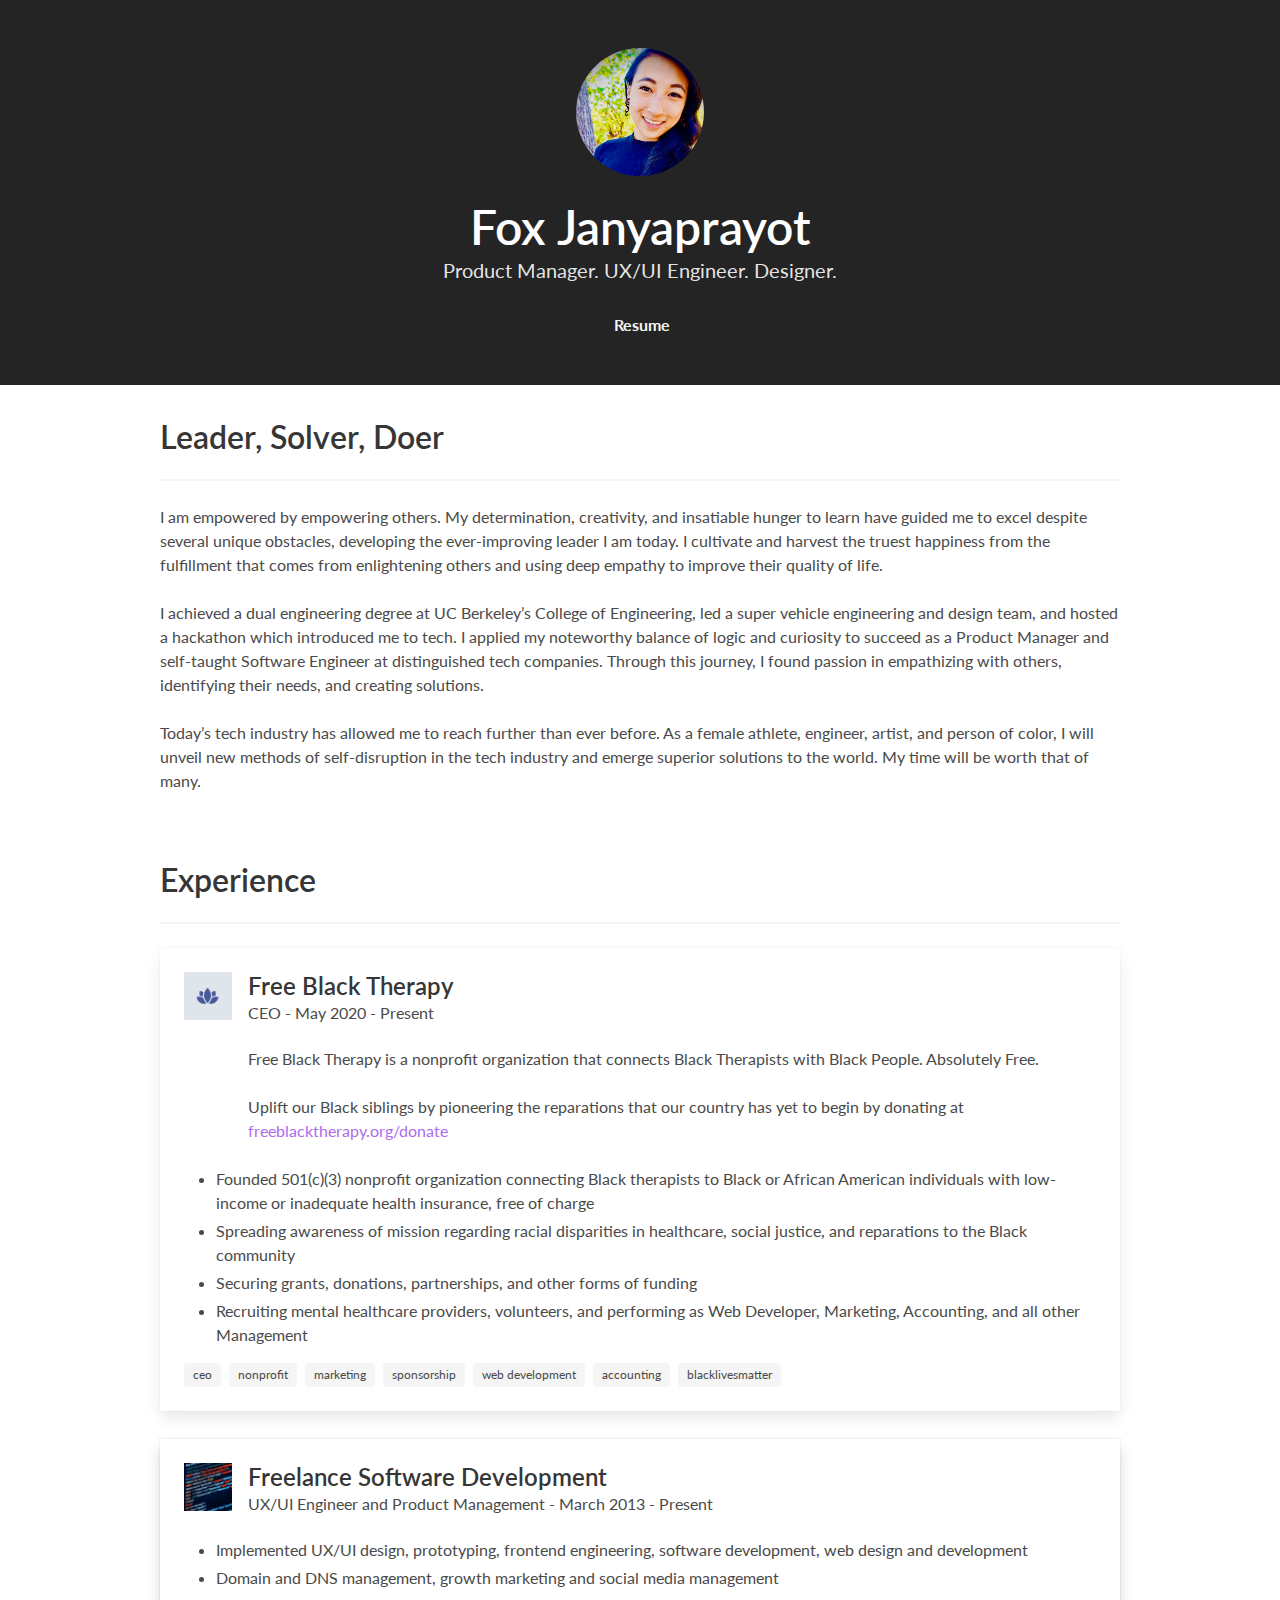
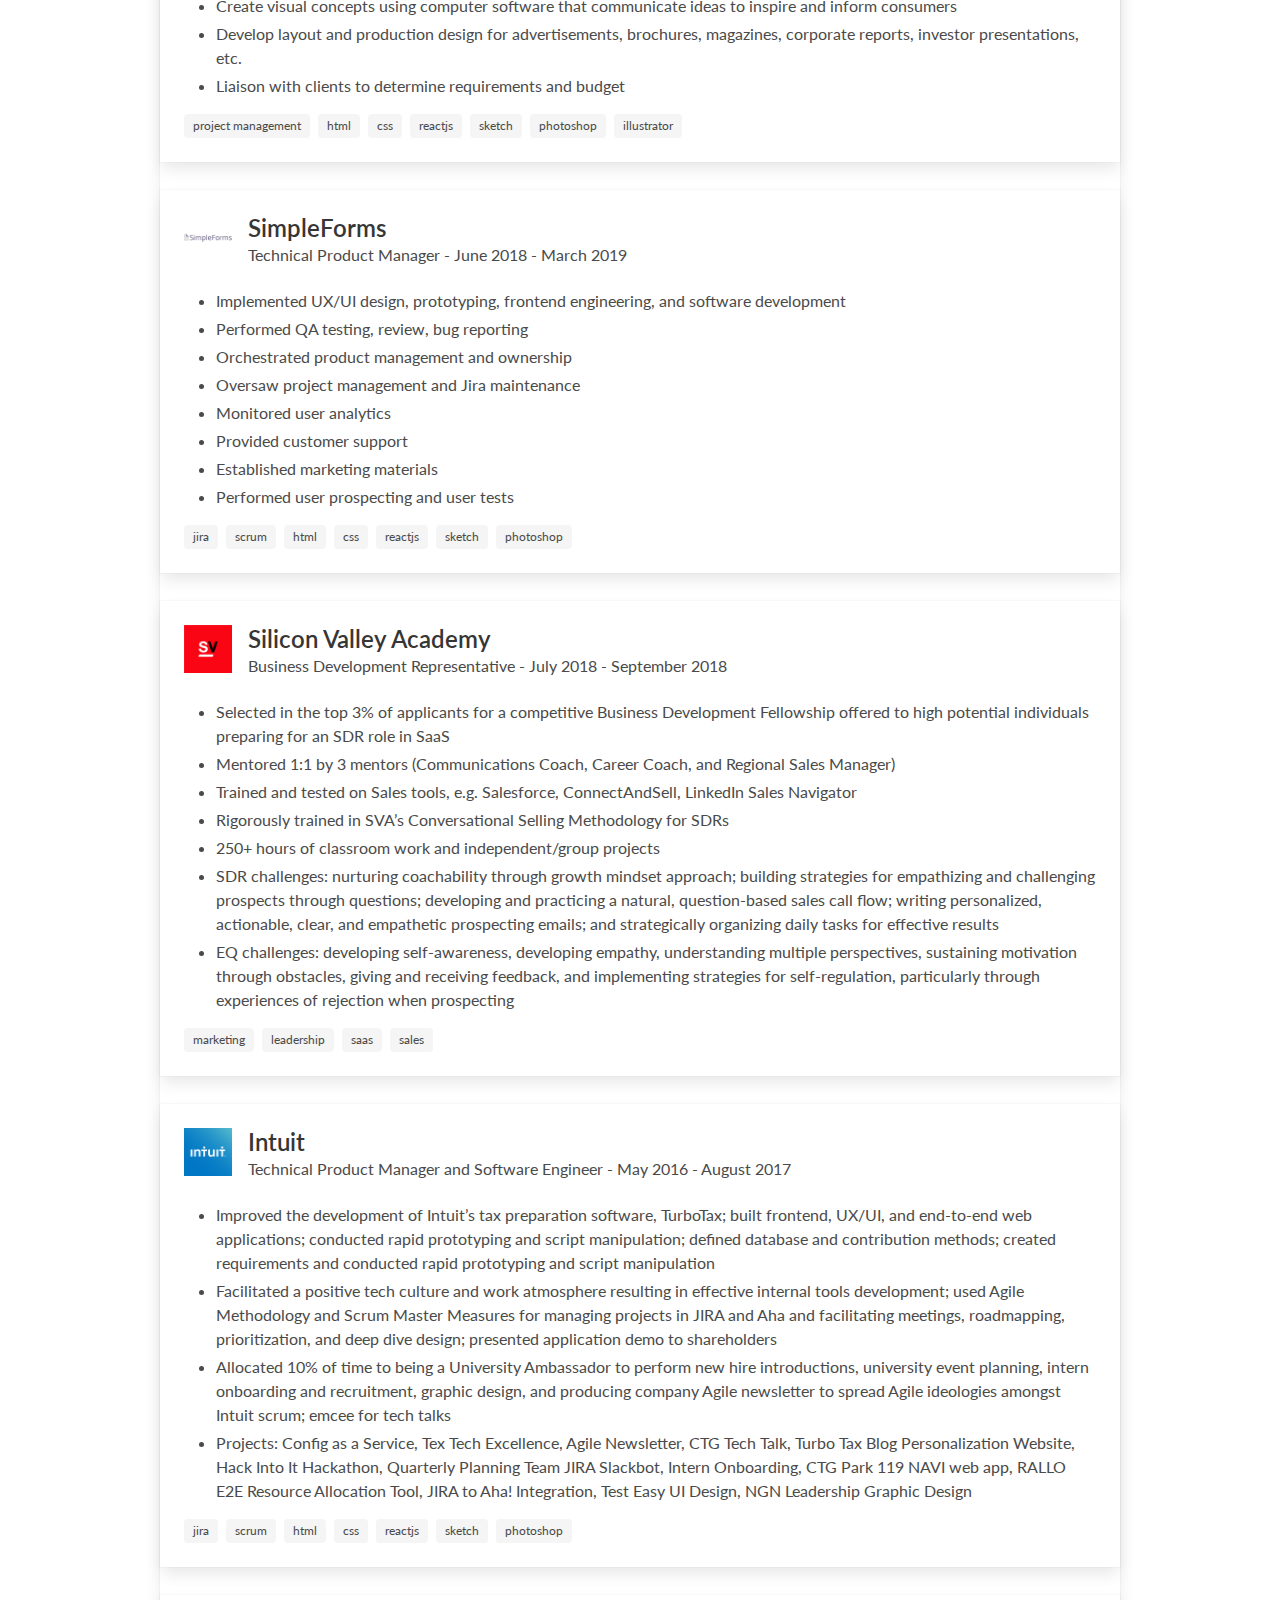
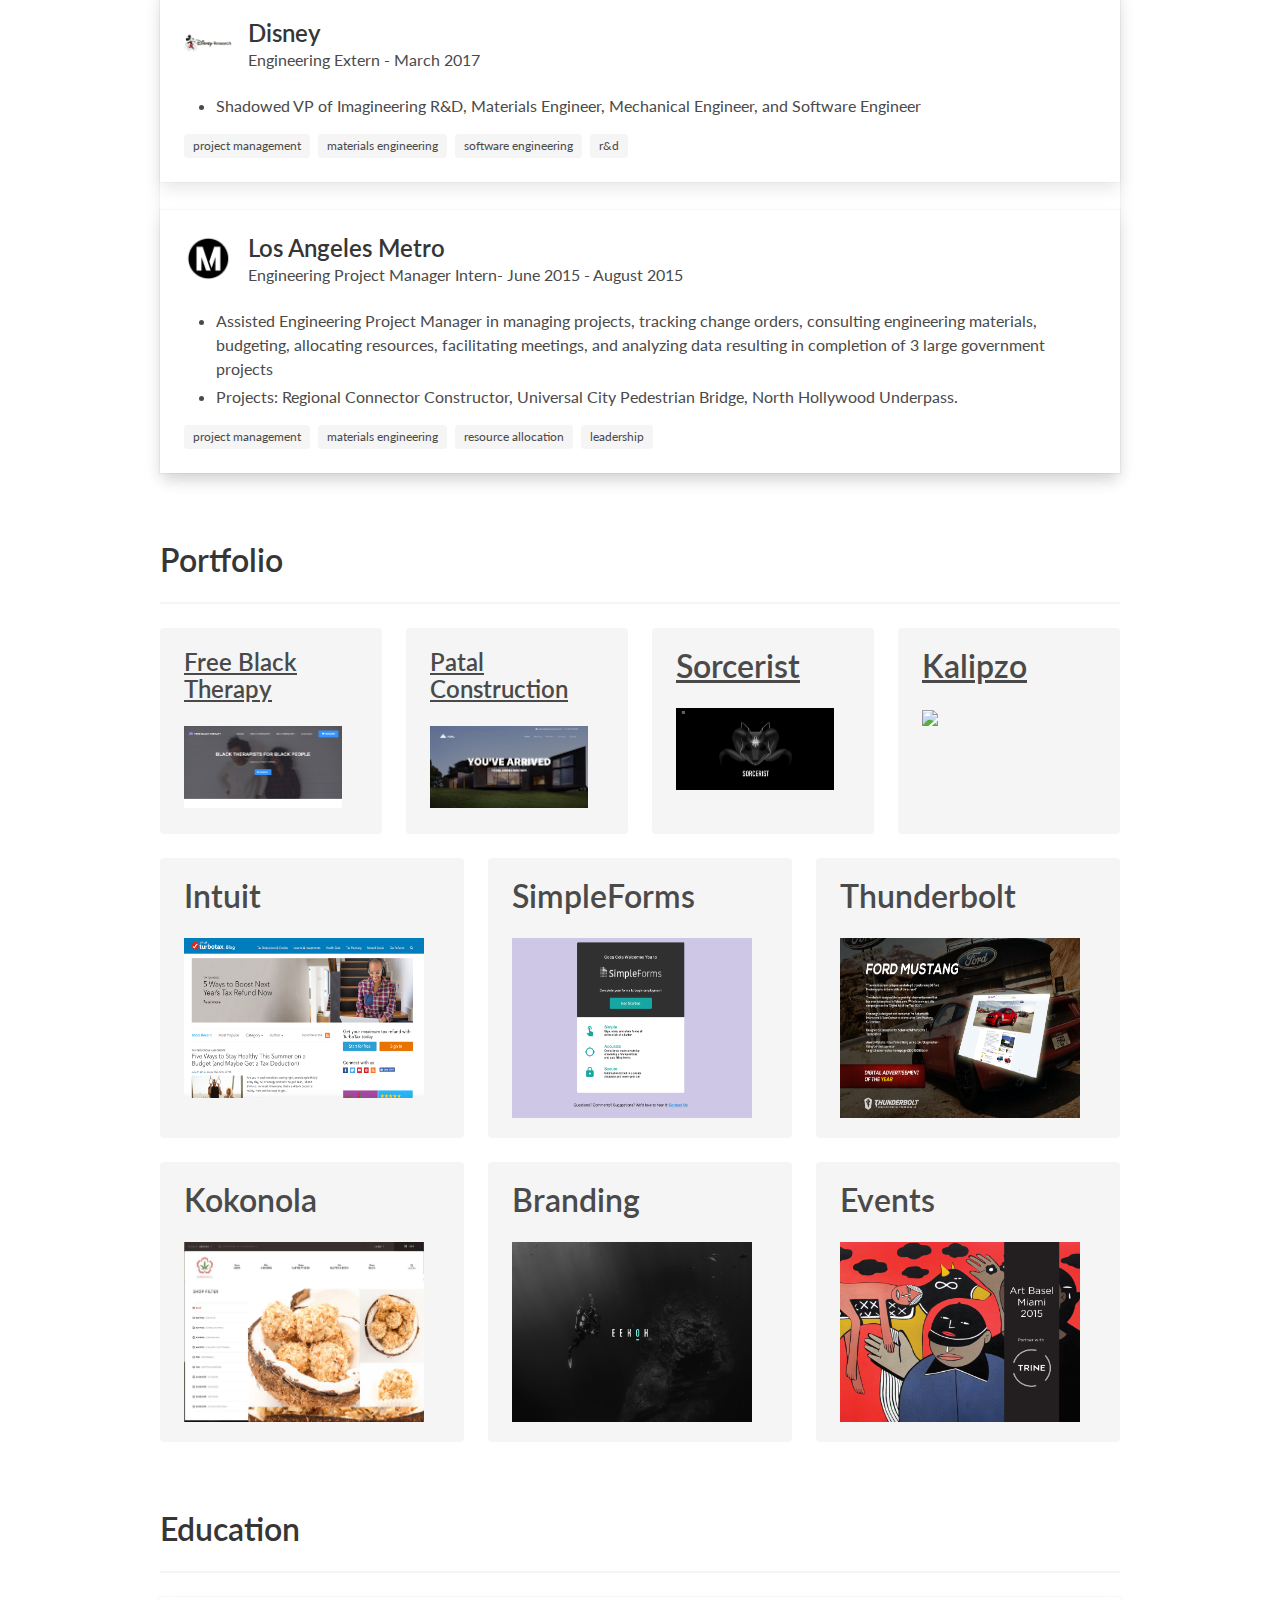
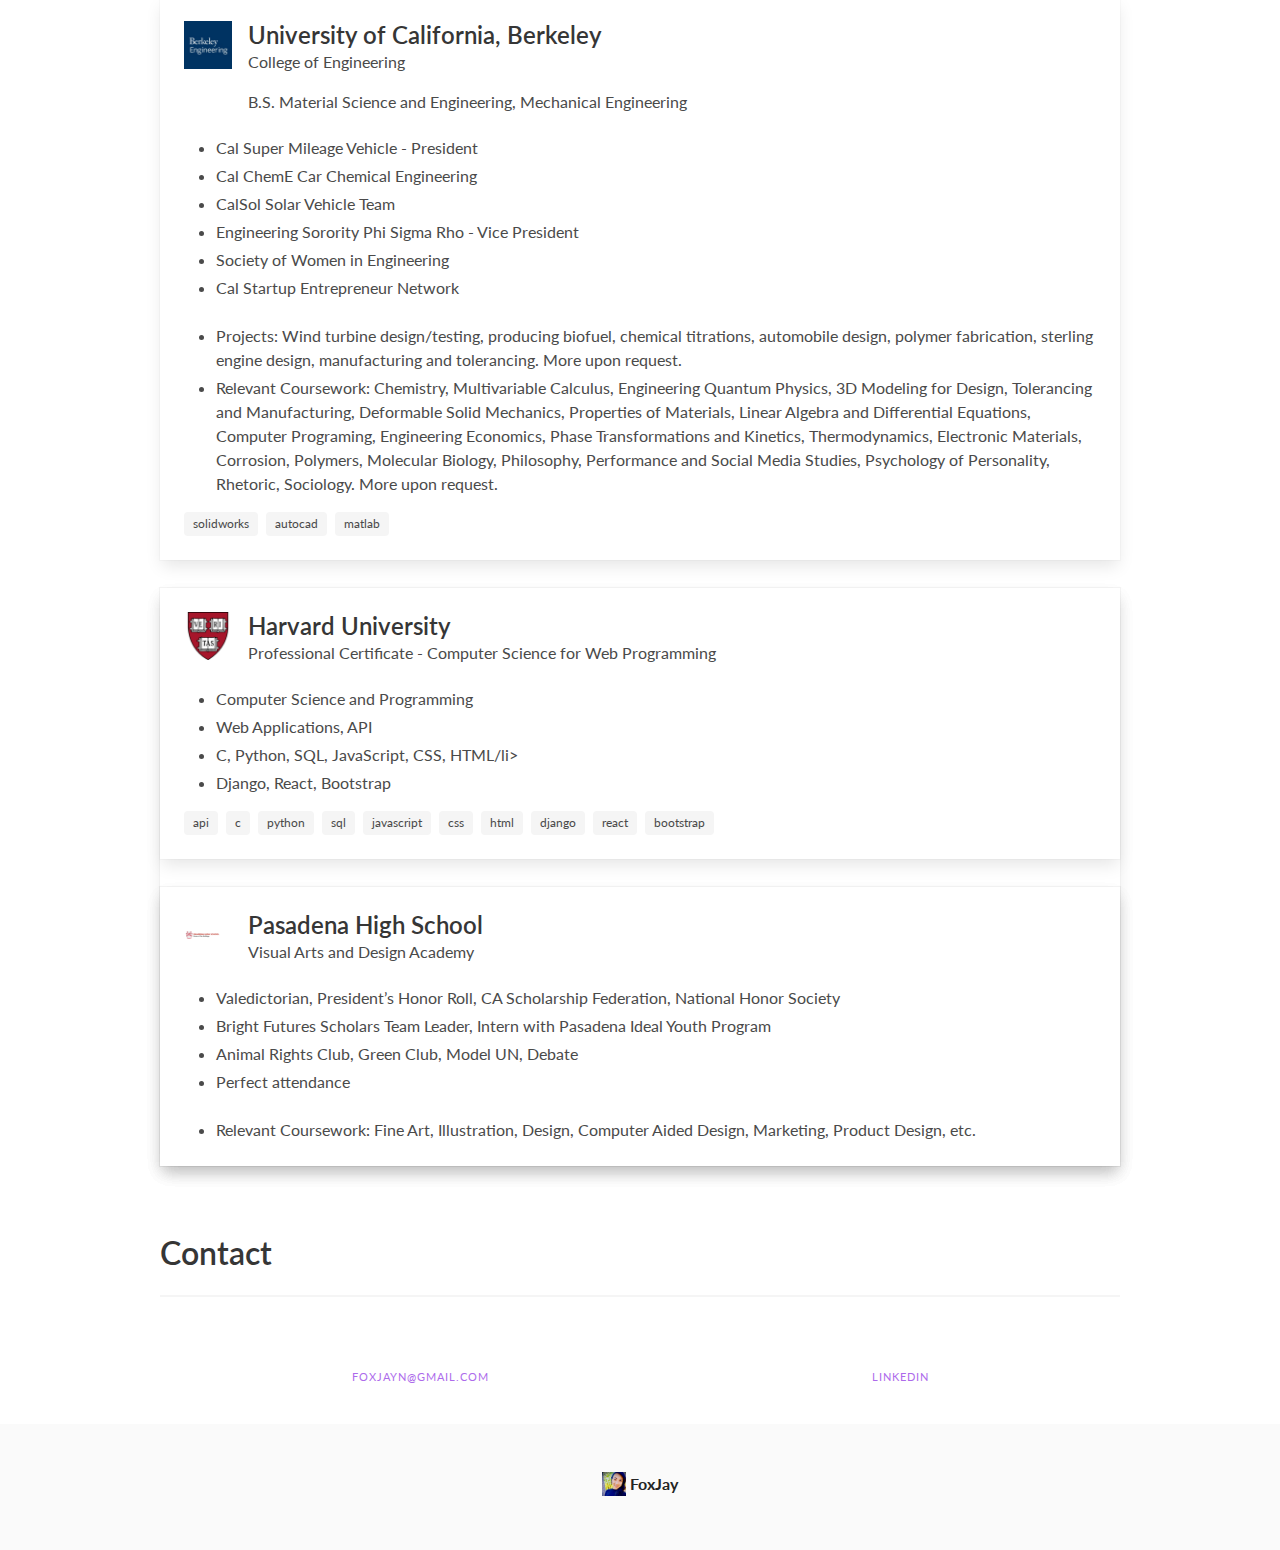
==== index.html @ 4c595086 "007" ====
<!DOCTYPE html>
<html lang="en">

<head>
  <title>FoxJay</title>
  <meta name="viewport" content="width=device-width, initial-scale=1">
  <link rel="icon" href="favicon.png" type="image/x-icon">
  <link rel="stylesheet" href="css/main.bundle.css">
  <script src="https://kit.fontawesome.com/4e5a72c756.js"></script>
</head>

<body>
<!--   <nav class="navbar is-primary" role="navigation" aria-label="main navigation">
    <div class="navbar-brand">
      <div class="navbar-item is-hidden-desktop">
        <a href="mailto:foxjayn@gmail.com" class="icon is-large has-text-light">
          <i class="fas fa-2x fa-envelope"></i>
        </a>
      </div>
      <div class="navbar-item is-hidden-desktop">
        <a href="https://www.linkedin.com/in/foxjayn" class="icon is-large has-text-light">
          <i class="fab fa-2x fa-linkedin-in"></i>
        </a>
      </div>
    </div>
    <div class="navbar-menu">
      <div class="navbar-end">
        <div class="navbar-item">
          <a href="mailto:foxjayn@gmail.com" class="icon is-large has-text-light">
            <i class="fas fa-2x fa-envelope"></i>
          </a>
        </div>
        <div class="navbar-item">
          <a href="https://www.linkedin.com/in/foxjayn" class="icon is-large has-text-light">
            <i class="fab fa-2x fa-linkedin-in"></i>
          </a>
        </div>
      </div>
    </div>
  </nav> -->

  <section class="hero is-primary">
    <div class="hero-body">
      <div class="container">
        <div class="level">
          <div class="level-item has-text-centered">
            <figure class="image is-128x128">
              <img class="is-rounded" src="img/me-big.jpg">
            </figure>
          </div>
        </div>
        <div class="columns has-text-centered">
          <div class="column">
            <h1 class="title is-1">
              Fox Janyaprayot
            </h1>
            <h2 class="subtitle">
              Product Manager. UX/UI Engineer. Designer.
            </h2>
            <p>
              <a href="docs/fjresume.pdf" class="icon has-text-light">
                <i class="far fa-file-alt"></i> <strong>Resume</strong>
              </a>
            </p>
          </div>
        </div>
      </div>
    </div>
  </section>

  <section class="section">
    <div class="container">
      <h1 class="title">Leader, Solver, Doer</h1>
      <hr />
      <p>I am empowered by empowering others.
        My determination, creativity, and insatiable hunger to learn have guided me to excel
        despite several unique obstacles, developing the ever-improving leader I am today.
        I cultivate and harvest the truest happiness from the fulfillment that comes from
        enlightening others and using deep empathy to improve their quality of life.</br></br>
        I achieved a dual engineering degree at UC Berkeley’s College of Engineering,
        led a super vehicle engineering and design team, and hosted a hackathon which introduced me to tech.
        I applied my noteworthy balance of logic and curiosity to succeed as a Product Manager
        and self-taught Software Engineer at distinguished tech companies. Through this journey,
        I found passion in empathizing with others, identifying their needs, and creating solutions.</br></br>
        Today’s tech industry has allowed me to reach further than ever before. As a female athlete, engineer,
        artist, and person of color, I will unveil new methods of self-disruption in the tech industry and
        emerge superior solutions to the world. My time will be worth that of many. </p>
    </div>
  </section>
  <section class="section">
    <div class="container">
      <h1 class="title">Experience</h1>
      <hr />
      
      
      
            <div class="card">
        <div class="card-content">
          <div class="media">
            <div class="media-left">
              <figure class="image is-48x48">
                <img src="img/Logo.png" alt="Placeholder image">
              </figure>
            </div>
            <div class="media-content">
              <p class="title is-4">Free Black Therapy</p>
              <p class="subtitle is-6">CEO - <time datetime="2013-3">May 2020</time> - <time
                  datetime="2020-4">Present</time> </p>
         Free Black Therapy is a nonprofit organization that connects Black Therapists with Black People. Absolutely Free.
              </br></br>Uplift our Black siblings by pioneering the reparations that our country has yet to begin by donating at <a href="freeblacktherapy.org/donate">freeblacktherapy.org/donate</a>
            </div>
          </div>
          <div class="content">
            <ul>
              <li>Founded 501(c)(3) nonprofit organization connecting Black therapists to Black or African American individuals with low-income or inadequate health insurance, free of charge
              </li>
              <li>Spreading awareness of mission regarding racial disparities in healthcare, social justice, and reparations to the Black community
              </li>
              <li>Securing grants, donations, partnerships, and other forms of funding
              </li>
              <li>Recruiting mental healthcare providers, volunteers, and performing as Web Developer, Marketing, Accounting, and all other Management
              </li>
            </ul>
            <div class="tags">
              <span class="tag">ceo</span>
              <span class="tag">nonprofit</span>
              <span class="tag">marketing</span>
              <span class="tag">sponsorship</span>
              <span class="tag">web development</span>
              <span class="tag">accounting</span>
              <span class="tag">blacklivesmatter</span>
            </div>
          </div>
        </div>
      </div>
      <div class="card card-gap">
      
      
      <div class="card">
        <div class="card-content">
          <div class="media">
            <div class="media-left">
              <figure class="image is-48x48">
                <img src="img/code.png" alt="Placeholder image">
              </figure>
            </div>
            <div class="media-content">
              <p class="title is-4">Freelance Software Development</p>
              <p class="subtitle is-6">UX/UI Engineer and Product Management - <time datetime="2013-3">March 2013</time> - <time
                  datetime="2020-4">Present</time> </p>
            </div>
          </div>
          <div class="content">
            <ul>
              <li>Implemented UX/UI design, prototyping, frontend engineering, software development, web design and development
              </li>
              <li>Domain and DNS management, growth marketing and social media management

              </li>
              <li>Create visual concepts using computer software that communicate ideas to inspire and inform consumers
              </li>
              <li>Develop layout and production design for advertisements, brochures, magazines, corporate reports, investor presentations, etc.
              </li>
              <li>Liaison with clients to determine requirements and budget</li>
            </ul>
            <div class="tags">
              <span class="tag">project management</span>
              <span class="tag">html</span>
              <span class="tag">css</span>
              <span class="tag">reactjs</span>
              <span class="tag">sketch</span>
              <span class="tag">photoshop</span>
              <span class="tag">illustrator</span>
            </div>
          </div>
        </div>
      </div>
      <div class="card card-gap">
        <div class="card-content">
          <div class="media">
            <div class="media-left">
              <figure class="image is-48x48">
                <img src="img/simpleforms.png" alt="Placeholder image">
              </figure>
            </div>
            <div class="media-content">
              <p class="title is-4">SimpleForms</p>
              <p class="subtitle is-6">Technical Product Manager - <time datetime="2018-6">June 2018</time> - <time
                  datetime="2019-3">March 2019</time></p>
            </div>
          </div>
          <div class="content">
            <ul>
              <li>Implemented UX/UI design, prototyping, frontend engineering, and software development</li>
              <li>Performed QA testing, review, bug reporting</li>
              <li>Orchestrated product management and ownership</li>
              <li>Oversaw project management and Jira maintenance</li>
              <li>Monitored user analytics</li>
              <li>Provided customer support</li>
              <li>Established marketing materials</li>
              <li>Performed user prospecting and user tests</li>
            </ul>
            <div class="tags">
              <span class="tag">jira</span>
              <span class="tag">scrum</span>
              <span class="tag">html</span>
              <span class="tag">css</span>
              <span class="tag">reactjs</span>
              <span class="tag">sketch</span>
              <span class="tag">photoshop</span>
            </div>
          </div>
        </div>
      </div>
      <div class="card card-gap">
        <div class="card-content">
          <div class="media">
            <div class="media-left">
              <figure class="image is-48x48">
                <img src="img/sva.png" alt="Placeholder image">
              </figure>
            </div>
            <div class="media-content">
              <p class="title is-4">Silicon Valley Academy</p>
              <p class="subtitle is-6">Business Development Representative - <time datetime="2018-7">July 2018</time> -
                <time datetime="2018-9">September 2018</time></p>
            </div>
          </div>
          <div class="content">
            <ul>
              <li>Selected in the top 3% of applicants for a competitive Business Development Fellowship offered to high
                potential individuals preparing for an SDR role in SaaS</li>
              <li>Mentored 1:1 by 3 mentors (Communications Coach, Career Coach, and Regional Sales Manager)</li>
              <li>Trained and tested on Sales tools, e.g. Salesforce, ConnectAndSell, LinkedIn Sales Navigator</li>
              <li>Rigorously trained in SVA’s Conversational Selling Methodology for SDRs</li>
              <li>250+ hours of classroom work and independent/group projects</li>
              <li>SDR challenges: nurturing coachability through growth mindset approach; building strategies for
                empathizing and challenging prospects through questions; developing and practicing a natural,
                question-based sales call flow; writing personalized, actionable, clear, and empathetic prospecting
                emails; and strategically organizing daily tasks for effective results</li>
              <li>EQ challenges: developing self-awareness, developing empathy, understanding multiple perspectives,
                sustaining motivation through obstacles, giving and receiving feedback, and implementing strategies for
                self-regulation, particularly through experiences of rejection when prospecting</li>

            </ul>
            <div class="tags">
              <span class="tag">marketing</span>
              <span class="tag">leadership</span>
              <span class="tag">saas</span>
              <span class="tag">sales</span>
            </div>
          </div>
        </div>
      </div>
      <div class="card card-gap">
        <div class="card-content">
          <div class="media">
            <div class="media-left">
              <figure class="image is-48x48">
                <img src="img/intuit.png" alt="Placeholder image">
              </figure>
            </div>
            <div class="media-content">
              <p class="title is-4">Intuit</p>
              <p class="subtitle is-6">Technical Product Manager and Software Engineer - <time datetime="2016-5">May
                  2016</time> - <time datetime="2017-8">August 2017</time></p>
            </div>
          </div>
          <div class="content">
            <ul>
              <li>Improved the development of Intuit’s tax preparation software, TurboTax; built frontend, UX/UI, and
                end-to-end web applications; conducted rapid prototyping and script manipulation; defined database and
                contribution methods; created requirements and conducted rapid prototyping and script manipulation</li>

              <li>Facilitated a positive tech culture and work atmosphere resulting in effective internal tools
                development; used Agile Methodology and Scrum Master Measures for managing projects in JIRA and Aha and
                facilitating meetings, roadmapping, prioritization, and deep dive design; presented application demo to
                shareholders</li>

              <li>Allocated 10% of time to being a University Ambassador to perform new hire introductions, university
                event planning, intern onboarding and recruitment, graphic design, and producing company Agile
                newsletter to spread Agile ideologies amongst Intuit scrum; emcee for tech talks</li>

              <li>Projects: Config as a Service, Tex Tech Excellence, Agile Newsletter, CTG Tech Talk, Turbo Tax Blog
                Personalization Website, Hack Into It Hackathon, Quarterly Planning Team JIRA Slackbot, Intern
                Onboarding, CTG Park 119 NAVI web app, RALLO E2E Resource Allocation Tool, JIRA to Aha! Integration,
                Test Easy UI Design, NGN Leadership Graphic Design</li>
            </ul>
            <div class="tags">
              <span class="tag">jira</span>
              <span class="tag">scrum</span>
              <span class="tag">html</span>
              <span class="tag">css</span>
              <span class="tag">reactjs</span>
              <span class="tag">sketch</span>
              <span class="tag">photoshop</span>
            </div>
          </div>
        </div>
      </div>
      <div class="card card-gap">
        <div class="card-content">
          <div class="media">
            <div class="media-left">
              <figure class="image is-48x48">
                <img src="img/disney.png" alt="Placeholder image">
              </figure>
            </div>
            <div class="media-content">
              <p class="title is-4">Disney</p>
              <p class="subtitle is-6">Engineering Extern - <time datetime="2016-5">March 2017</time>
            </div>
          </div>
          <div class="content">
            <ul>
              <li>Shadowed VP of Imagineering R&D, Materials Engineer, Mechanical Engineer, and Software Engineer</li>
            </ul>
            <div class="tags">
              <span class="tag">project management</span>
              <span class="tag">materials engineering</span>
              <span class="tag">software engineering</span>
              <span class="tag">r&d</span>
            </div>
          </div>
        </div>
      </div>
      <div class="card card-gap">
        <div class="card-content">
          <div class="media">
            <div class="media-left">
              <figure class="image is-48x48">
                <img src="img/metro.png" alt="Placeholder image">
              </figure>
            </div>
            <div class="media-content">
              <p class="title is-4">Los Angeles Metro</p>
              <p class="subtitle is-6">Engineering Project Manager Intern- <time datetime="2016-5">June 2015</time> -
                <time datetime="2017-8">August 2015</time></p>
            </div>
          </div>
          <div class="content">
            <ul>
              <li>Assisted Engineering Project Manager in managing projects, tracking change orders, consulting
                engineering materials, budgeting, allocating resources, facilitating meetings, and analyzing data
                resulting in completion of 3 large government projects</li>

              <li>Projects: Regional Connector Constructor, Universal City Pedestrian Bridge, North Hollywood Underpass.
              </li>
            </ul>
            <div class="tags">
              <span class="tag">project management</span>
              <span class="tag">materials engineering</span>
              <span class="tag">resource allocation</span>
              <span class="tag">leadership</span>
            </div>
          </div>
        </div>
      </div>
    </div>
  </section>

  <section class="section">
    <div class="container">
      <h1 class="title">Portfolio</h1>
      <hr />

      <div class="tile is-ancestor">
        <div class="tile is-vertical is-12">
          <div class="tile">
            <div class="tile is-parent">
              <article class="tile is-child notification">
                <p class="title" style="font-size:x-large;"><a href="https://www.freeblacktherapy.org">Free Black Therapy</a></p>
                <figure >
                  <img class="modal-trigger" data-target="project-01-modal" src="img/project-01-cover.png">
                </figure>
              </article>
            </div>
            <div class="tile is-parent">
              <article class="tile is-child notification">
                <p class="title" style="font-size:x-large;"><a href="https://www.patalconstruction.com">Patal Construction</a></p>
                <figure>
                  <img class="modal-trigger" data-target="project-02-modal" src="img/project-02-cover.png">
                </figure>
              </article>
            </div>
            
            <div class="tile is-parent">
              <article class="tile is-child notification">
                <p class="title"><a href="https://sorcerist.com">Sorcerist</a></p>
                <figure>
                  <img class="modal-trigger" data-target="project-007-modal" src="img/s.png">
                </figure>
              </article>
            </div>
            
            <div class="tile is-parent">
              <article class="tile is-child notification">
                <p class="title"><a href="https://itskalipzo.github.io">Kalipzo</a></p>
                <figure>
                  <img class="modal-trigger" data-target="project-03-modal" src="img/project-03-cover.png">
                </figure>
              </article>
            </div>
          </div>
        </div>
      </div>

      <div class="tile is-ancestor">
        <div class="tile is-vertical is-12">
          <div class="tile">
            <div class="tile is-parent">
              <article class="tile is-child notification">
                <p class="title">Intuit</p>
                <figure class="image is-3by2">
                  <img class="modal-trigger" data-target="project-1-modal" src="img/project-1-cover.png">
                </figure>
              </article>
            </div>
            <div class="tile is-parent">
              <article class="tile is-child notification">
                <p class="title">SimpleForms</p>
                <figure class="image is-4by3">
                  <img class="modal-trigger" data-target="project-2-modal" src="img/project-2-cover.png">
                </figure>
              </article>
            </div>
            <div class="tile is-parent">
              <article class="tile is-child notification">
                <p class="title">Thunderbolt</p>
                <figure class="image is-4by3">
                  <img class="modal-trigger" data-target="project-3-modal" src="img/project-3-cover.png">
                </figure>
              </article>
            </div>
          </div>
        </div>
      </div>
      <div class="tile is-ancestor">
        <div class="tile is-vertical is-12">
          <div class="tile">
            <div class="tile is-parent">
              <article class="tile is-child notification">
                <p class="title">Kokonola</p>
                <figure class="image is-4by3">
                  <img class="modal-trigger" data-target="project-4-modal" src="img/project-4-cover.png">
                </figure>
              </article>
            </div>
            <div class="tile is-parent">
              <article class="tile is-child notification">
                <p class="title">Branding</p>
                <figure class="image is-4by3">
                  <img class="modal-trigger" data-target="project-5-modal" src="img/project-5-cover.png">
                </figure>
              </article>
            </div>
            <div class="tile is-parent">
              <article class="tile is-child notification">
                <p class="title">Events</p>
                <figure class="image is-4by3">
                  <img class="modal-trigger" data-target="project-6-modal" src="img/project-6-cover.png">
                </figure>
              </article>
            </div>
          </div>
        </div>
      </div>
    </div>
  </section>

  <section class="section">
    <div class="container">
      <h1 class="title">Education</h1>
      <hr />
      
      
      

      
      <div class="card">
        <div class="card-content">
          
          <div class="media">
            <div class="media-left">
              <figure class="image is-48x48">
                <img src="img/berkeley.jpg" alt="Placeholder image">
              </figure>
            </div>
            <div class="media-content">
            <p class="title is-4">University of California, Berkeley</p>
            <p class="subtitle is-6">College of Engineering</br></br>
              B.S. Material Science and Engineering, Mechanical Engineering </br>
            </div>
          </div>
          
           <!--    <time datetime="2014-8">August 2014</time> - <time datetime="2017-12">December 2017</time></p> -->
          <div class="content">
            <ul>
              <li>Cal Super Mileage Vehicle - President</li>
              <li>Cal ChemE Car Chemical Engineering</li>
              <li>CalSol Solar Vehicle Team</li>
              <li>Engineering Sorority Phi Sigma Rho - Vice President</li>
              <li>Society of Women in Engineering</li>
              <li>Cal Startup Entrepreneur Network</li>
              </br>
              <li>Projects: Wind turbine design/testing, producing biofuel, chemical titrations, automobile design,
                polymer fabrication, sterling engine design, manufacturing and tolerancing. More upon request.
              </li>
              <li>Relevant Coursework: Chemistry, Multivariable Calculus, Engineering Quantum Physics, 3D Modeling for
                Design, Tolerancing and Manufacturing, Deformable Solid Mechanics, Properties of Materials, Linear
                Algebra and Differential Equations, Computer Programing, Engineering Economics, Phase Transformations
                and Kinetics, Thermodynamics, Electronic Materials, Corrosion, Polymers, Molecular Biology, Philosophy,
                Performance and Social Media Studies, Psychology of Personality, Rhetoric, Sociology. More upon request.
              </li>
            </ul>
            <div class="tags">
              <span class="tag">solidworks</span>
              <span class="tag">autocad</span>
              <span class="tag">matlab</span>
            </div>
          </div>
        </div>
      </div>
      <div class="card card-gap">
        
        <div class="card">
        <div class="card-content">
          
         
          
          <div class="media">
            <div class="media-left">
              <figure class="image is-48x48">
                <img src="img/harvard.png" alt="Placeholder image">
              </figure>
            </div>
            <div class="media-content">
            <p class="title is-4">Harvard University</p>
      <p class="subtitle is-6">Professional Certificate - Computer Science for Web Programming</p>
           <!--    <time datetime="2014-8">August 2014</time> - <time datetime="2017-12">December 2017</time></p> -->
            </div>
          </div>
          

          <div class="content">
            <ul>
              <li>Computer Science and Programming</li>
              <li>Web Applications, API</li>
              <li>C, Python, SQL, JavaScript, CSS, HTML/li>
              <li>Django, React, Bootstrap</li>
            </ul>
            <div class="tags">
              <span class="tag">api</span>
              <span class="tag">c</span>
              <span class="tag">python</span>
              <span class="tag">sql</span>
              <span class="tag">javascript</span>
              <span class="tag">css</span>
              <span class="tag">html</span>
              <span class="tag">django</span>
              <span class="tag">react</span>
              <span class="tag">bootstrap</span>
            </div>
          </div>
        </div>
      </div>
      <div class="card card-gap">
        
     
          
          
          
                <div class="card">
        <div class="card-content">
          
          <div class="media">
            <div class="media-left">
              <figure class="image is-48x48">
                <img src="img/phs.png" alt="Placeholder image">
              </figure>
            </div>
            <div class="media-content">
            <p class="title is-4">Pasadena High School</p>
            <p class="subtitle is-6">Visual Arts and Design Academy</p>
            </div>
          </div>
          
          
  
          <div class="content">
            <ul>
              <li>Valedictorian, President’s Honor Roll, CA Scholarship Federation, National Honor Society</li>
              <li>Bright Futures Scholars Team Leader, Intern with Pasadena Ideal Youth Program</li>
              <li>Animal Rights Club, Green Club, Model UN, Debate</li>
              <li>Perfect attendance</li>
              </br>
              <li>Relevant Coursework: Fine Art, Illustration, Design, Computer Aided Design, Marketing, Product Design,
                etc.</li>
            </ul>
          </div>
        </div>
      </div>
    </div>
  </section>


  <section class="section">
    <div class="container">
      <h1 class="title">Contact</h1>
      <hr />
      <nav class="level">
        <!-- <div class="level-item has-text-centered">
          <div>
            <a href="https://github.com/mmacneil" class="icon is-large">
              <i class="fab fa-2x fa-github"></i>
            </a>
            <p class="heading"><a href="https://github.com/mmacneil">github.com/mmacneil</a></p>
          </div>
        </div>
        <div class="level-item has-text-centered">
          <div>
            <a href="https://fullstackmark.com" class="icon is-large">
              <i class="fas fa-2x fa-globe"></i>
            </a>
            <p class="heading"><a href="https://fullstackmark.com">fullstackmark.com</a></p>
          </div>
        </div> -->
        <div class="level-item has-text-centered">
          <div>
            <a href="mailto:foxjayn@gmail.com" class="icon is-large">
              <i class="fas fa-2x fa-envelope"></i>
            </a>
            <p class="heading"><a href="mailto:foxjayn@gmail.com">foxjayn@gmail.com</a></p>
          </div>
        </div>
        <div class="level-item has-text-centered">
          <div>
            <a href="https://www.linkedin.com/in/foxjayn" class="icon is-large">
              <i class="fab fa-2x fa-linkedin-in"></i>
            </a>
            <p class="heading"><a href="https://www.linkedin.com/in/foxjayn">linkedin</a></p>
          </div>
        </div>
      </nav>
    </div>
  </section>

  <!-- Modals -->
  <div id="project-01-modal" class="modal">
    <div class="modal-background"></div>
    <div class="modal-card">
      <header class="modal-card-head">
        <p class="modal-card-title">Free Black Therapy</p>
        <button class="delete" aria-label="close"></button>
      </header>
      <section class="modal-card-body">

        <div id="project-01-modal-carousel" class="carousel">
          <figure>
            <img src="img/project-01-cover.png">
          </figure>
          <!-- <figure>
            <img src="img/carousel/f1.png">
          </figure>
          <figure>
            <img src="img/carousel/f2.png">
          </figure> -->
        </div>

      </section>
      <footer class="modal-card-foot">
        <button class="button is-success">Close</button>
      </footer>
    </div>
  </div>

  <div id="project-02-modal" class="modal">
    <div class="modal-background"></div>
    <div class="modal-card">
      <header class="modal-card-head">
        <p class="modal-card-title">Patal Construction</p>
        <button class="delete" aria-label="close"></button>
      </header>
      <section class="modal-card-body">

        <div id="project-02-modal-carousel" class="carousel">
          <figure>
            <img src="img/project-02-cover.png">
          </figure>
          <!-- <figure>
            <img src="img/carousel/p1.png">
          </figure>
          <figure>
            <img src="img/carousel/p2.png">
          </figure>
          <figure>
            <img src="img/carousel/p3.png">
          </figure>
          <figure>
            <img src="img/carousel/p4.png">
          </figure> -->
        </div>

      </section>
      <footer class="modal-card-foot">
        <button class="button is-success">Close</button>
      </footer>
    </div>
  </div>


  <div id="project-007-modal" class="modal">
    <div class="modal-background"></div>
    <div class="modal-card">
      <header class="modal-card-head">
        <p class="modal-card-title">Sorcerist</p>
        <button class="delete" aria-label="close"></button>
      </header>
      <section class="modal-card-body">

        <div id="project-007-modal-carousel" class="carousel">
          <figure>
            <img src="img/s.png">
          </figure>
          <figure>
            <img src="img/s1.png">
          </figure>
          <!-- <figure>
            <img src="img/carousel/k1.png">
          </figure>
          <figure>
            <img src="img/carousel/k2.png">
          </figure> -->
        </div>

      </section>
      <footer class="modal-card-foot">
        <button class="button is-success">Close</button>
      </footer>
    </div>
  </div>

  <div id="project-03-modal" class="modal">
    <div class="modal-background"></div>
    <div class="modal-card">
      <header class="modal-card-head">
        <p class="modal-card-title">Kalipzo</p>
        <button class="delete" aria-label="close"></button>
      </header>
      <section class="modal-card-body">

        <div id="project-03-modal-carousel" class="carousel">
          <figure>
            <img src="img/project-03-cover.png">
          </figure>
          <!-- <figure>
            <img src="img/carousel/k1.png">
          </figure>
          <figure>
            <img src="img/carousel/k2.png">
          </figure> -->
        </div>

      </section>
      <footer class="modal-card-foot">
        <button class="button is-success">Close</button>
      </footer>
    </div>
  </div>






 <div id="project-1-modal" class="modal">
    <div class="modal-background"></div>
    <div class="modal-card">
      <header class="modal-card-head">
        <p class="modal-card-title">Intuit</p>
        <button class="delete" aria-label="close"></button>
      </header>
      <section class="modal-card-body">

        <div id="project-1-modal-carousel" class="carousel">
          <figure class="image is-4by3 carousel-cell">
            <img src="img/carousel/1.png">
          </figure>
          <figure class="image is-4by3 carousel-cell">
            <img src="img/carousel/1a.png">
          </figure>
          <figure class="image is-4by3 carousel-cell">
            <img src="img/carousel/1b.png">
          </figure>
          <figure class="image is-4by3 carousel-cell">
            <img src="img/carousel/1c.png">
          </figure>
          <figure class="image is-4by3 carousel-cell">
            <img src="img/carousel/1d.png">
          </figure>
          <figure class="image is-4by3 carousel-cell">
            <img src="img/carousel/1e.png">
          </figure>
          <figure class="image is-4by3 carousel-cell">
            <img src="img/carousel/1f.png">
          </figure>
          <figure class="image is-4by3 carousel-cell">
            <img src="img/carousel/1g.png">
          </figure>
          <figure class="image is-4by3 carousel-cell">
            <img src="img/carousel/1h.png">
          </figure>
          <figure class="image is-4by3 carousel-cell">
            <img src="img/carousel/1i.png">
          </figure>
          <figure class="image is-4by3 carousel-cell">
            <img src="img/carousel/1j.png">
          </figure>
          <figure class="image is-4by3 carousel-cell">
            <img src="img/carousel/1k.png">
          </figure>
          <figure class="image is-4by3 carousel-cell">
            <img src="img/carousel/1l.png">
          </figure>
          <figure class="image is-4by3 carousel-cell">
            <img src="img/carousel/1m.png">
          </figure>
        </div>

      </section>
      <footer class="modal-card-foot">
        <button class="button is-success">Close</button>
      </footer>
    </div>
  </div>

  <div id="project-2-modal" class="modal">
    <div class="modal-background"></div>
    <div class="modal-card">
      <header class="modal-card-head">
        <p class="modal-card-title">SimpleForms</p>
        <button class="delete" aria-label="close"></button>
      </header>
      <section class="modal-card-body">

        <div id="project-2-modal-carousel" class="carousel">
          <figure class="image is-4by3 carousel-cell">
            <img src="img/carousel/2.png">
          </figure>
          <figure class="image is-4by3 carousel-cell">
            <img src="img/carousel/2a.png">
          </figure>
          <figure class="image is-4by3 carousel-cell">
            <img src="img/carousel/2b.png">
          </figure>
          <figure class="image is-4by3 carousel-cell">
            <img src="img/carousel/2c.png">
          </figure>
          <figure class="image is-4by3 carousel-cell">
            <img src="img/carousel/2d.png">
          </figure>
          <figure class="image is-4by3 carousel-cell">
            <img src="img/carousel/2e.png">
          </figure>
          <figure class="image is-4by3 carousel-cell">
            <img src="img/carousel/2f.png">
          </figure>
        </div>

        <!-- <div class="content">

          <p>Lorem ipsum dolor sit amet, consectetur adipiscing elit, sed do eiusmod tempor incididunt ut labore et
            dolore
            magna aliqua. Ut enim ad minim veniam, quis nostrud exercitation ullamco laboris nisi ut aliquip ex ea
            commodo
            consequat.</p>

          <div class="tags">
            <span class="tag">angular</span>
            <span class="tag">mongo</span>
            <span class="tag">typscript</span>
            <span class="tag">node</span>
          </div>

        </div> -->

      </section>
      <footer class="modal-card-foot">
        <button class="button is-success">Close</button>
      </footer>
    </div>
  </div>

  <div id="project-3-modal" class="modal">
    <div class="modal-background"></div>
    <div class="modal-card">
      <header class="modal-card-head">
        <p class="modal-card-title">Thunderbolt</p>
        <button class="delete" aria-label="close"></button>
      </header>
      <section class="modal-card-body">
        <div id="project-3-modal-carousel" class="carousel">
          <figure class="image is-4by3 carousel-cell">
            <img src="img/carousel/3.png">
          </figure>
          <figure class="image is-4by3 carousel-cell">
            <img src="img/carousel/3a.png">
          </figure>
          <figure class="image is-4by3 carousel-cell">
            <img src="img/carousel/3b.png">
          </figure>
          <figure class="image is-4by3 carousel-cell">
            <img src="img/carousel/3c.png">
          </figure>
          <figure class="image is-4by3 carousel-cell">
            <img src="img/carousel/3d.png">
          </figure>
          <figure class="image is-4by3 carousel-cell">
            <img src="img/carousel/3e.png">
          </figure>
          <figure class="image is-4by3 carousel-cell">
            <img src="img/carousel/3f.png">
          </figure>
          <figure class="image is-4by3 carousel-cell">
            <img src="img/carousel/3g.png">
          </figure>
          <figure class="image is-4by3 carousel-cell">
            <img src="img/carousel/3h.png">
          </figure>
          <figure class="image is-4by3 carousel-cell">
            <img src="img/carousel/3i.png">
          </figure>
          <figure class="image is-4by3 carousel-cell">
            <img src="img/carousel/3j.png">
          </figure>
          <figure class="image is-4by3 carousel-cell">
            <img src="img/carousel/3k.png">
          </figure>
          <figure class="image is-4by3 carousel-cell">
            <img src="img/carousel/3l.png">
          </figure>
          <figure class="image is-4by3 carousel-cell">
            <img src="img/carousel/3m.png">
          </figure>
          <figure class="image is-4by3 carousel-cell">
            <img src="img/carousel/3n.png">
          </figure>
        </div>
        
        <!-- <div class="content">
          <p>Lorem ipsum dolor sit amet, consectetur adipiscing elit, sed do eiusmod tempor incididunt ut labore et
            dolore
            magna aliqua. Ut enim ad minim veniam, quis nostrud exercitation ullamco laboris nisi ut aliquip ex ea
            commodo
            consequat.</p>
          <div class="tags">
            <span class="tag">angular</span>
            <span class="tag">mongo</span>
            <span class="tag">typscript</span>
            <span class="tag">node</span>
          </div>
        </div> -->

      </section>
      <footer class="modal-card-foot">
        <button class="button is-success">Close</button>
      </footer>
    </div>
  </div>

  <div id="project-4-modal" class="modal">
     <div class="modal-background"></div>
     <div class="modal-card">
      <header class="modal-card-head">
        <p class="modal-card-title">Kokonola</p>
        <button class="delete" aria-label="close"></button>
      </header>
      <section class="modal-card-body">
        <div id="project-4-modal-carousel" class="carousel">
          <figure class="image is-4by3 carousel-cell">
            <img src="img/carousel/4.png">
          </figure>
          <figure class="image is-4by3 carousel-cell">
            <img src="img/carousel/4a.png">
          </figure>
          <figure class="image is-4by3 carousel-cell">
            <img src="img/carousel/4b.png">
          </figure>
          <figure class="image is-4by3 carousel-cell">
            <img src="img/carousel/4c.png">
          </figure>
          <figure class="image is-4by3 carousel-cell">
            <img src="img/carousel/4d.png">
          </figure>
          <figure class="image is-4by3 carousel-cell">
            <img src="img/carousel/4e.png">
          </figure>
          <figure class="image is-4by3 carousel-cell">
            <img src="img/carousel/4f.png">
          </figure>
          <figure class="image is-4by3 carousel-cell">
            <img src="img/carousel/4g.png">
          </figure>
         </div>

              <!-- <div class="content">
          <p>Lorem ipsum dolor sit amet, consectetur adipiscing elit, sed do eiusmod tempor incididunt ut labore et
            dolore
            magna aliqua. Ut enim ad minim veniam, quis nostrud exercitation ullamco laboris nisi ut aliquip ex ea
            commodo
            consequat.</p>
          <div class="tags">
            <span class="tag">angular</span>
            <span class="tag">mongo</span>
            <span class="tag">typscript</span>
            <span class="tag">node</span>
          </div>
        </div> -->

      </section>
      <footer class="modal-card-foot">
        <button class="button is-success">Close</button>
      </footer>
    </div>
  </div>

              <div id="project-5-modal" class="modal">
                <div class="modal-background"></div>
                <div class="modal-card">
                  <header class="modal-card-head">
                    <p class="modal-card-title">Branding</p>
                    <button class="delete" aria-label="close"></button>
                  </header>
                  <section class="modal-card-body">
                    <div id="project-5-modal-carousel" class="carousel">
                      <figure class="image is-4by3 carousel-cell">
                        <img src="img/carousel/5.png">
                      </figure>
                      <figure class="image is-4by3 carousel-cell">
                        <img src="img/carousel/5a.png">
                      </figure>
                      <figure class="image is-4by3 carousel-cell">
                        <img src="img/carousel/5b.png">
                      </figure>
                      <figure class="image is-4by3 carousel-cell">
                        <img src="img/carousel/5c.png">
                      </figure>
                      <figure class="image is-4by3 carousel-cell">
                        <img src="img/carousel/5d.png">
                      </figure>
                      <figure class="image is-4by3 carousel-cell">
                        <img src="img/carousel/5e.png">
                      </figure>
                      <figure class="image is-4by3 carousel-cell">
                        <img src="img/carousel/5f.png">
                      </figure>
                      <figure class="image is-4by3 carousel-cell">
                        <img src="img/carousel/5g.png">
                      </figure>
                      <figure class="image is-4by3 carousel-cell">
                        <img src="img/carousel/5h.png">
                      </figure>
                      <figure class="image is-4by3 carousel-cell">
                        <img src="img/carousel/5i.png">
                      </figure>
                      <figure class="image is-4by3 carousel-cell">
                        <img src="img/carousel/5j.png">
                      </figure>
                      <figure class="image is-4by3 carousel-cell">
                        <img src="img/carousel/5k.png">
                      </figure>
                    </div>

                    <!-- <div class="content">
          <p>Lorem ipsum dolor sit amet, consectetur adipiscing elit, sed do eiusmod tempor incididunt ut labore et
            dolore
            magna aliqua. Ut enim ad minim veniam, quis nostrud exercitation ullamco laboris nisi ut aliquip ex ea
            commodo
            consequat.</p>
          <div class="tags">
            <span class="tag">angular</span>
            <span class="tag">mongo</span>
            <span class="tag">typscript</span>
            <span class="tag">node</span>
          </div>
        </div> -->

      </section>
      <footer class="modal-card-foot">
        <button class="button is-success">Close</button>
      </footer>
    </div>
  </div>

                    <div id="project-6-modal" class="modal">
                      <div class="modal-background"></div>
                      <div class="modal-card">
                        <header class="modal-card-head">
                          <p class="modal-card-title">Events</p>
                          <button class="delete" aria-label="close"></button>
                        </header>
                        <section class="modal-card-body">
                          <div id="project-6-modal-carousel" class="carousel">
                            <figure class="image is-4by3 carousel-cell">
                              <img src="img/carousel/6.png">
                            </figure>
                            <figure class="image is-4by3 carousel-cell">
                              <img src="img/carousel/6a.png">
                            </figure>
                            <figure class="image is-4by3 carousel-cell">
                              <img src="img/carousel/6b.png">
                            </figure>
                            <figure class="image is-4by3 carousel-cell">
                              <img src="img/carousel/6c.png">
                            </figure>
                            <figure class="image is-4by3 carousel-cell">
                              <img src="img/carousel/6d.png">
                            </figure>
                            <figure class="image is-4by3 carousel-cell">
                              <img src="img/carousel/6e.png">
                            </figure>
                            <figure class="image is-4by3 carousel-cell">
                              <img src="img/carousel/6f.png">
                            </figure>
                          </div>

                          <!-- <div class="content">
          <p>Lorem ipsum dolor sit amet, consectetur adipiscing elit, sed do eiusmod tempor incididunt ut labore et
            dolore
            magna aliqua. Ut enim ad minim veniam, quis nostrud exercitation ullamco laboris nisi ut aliquip ex ea
            commodo
            consequat.</p>
          <div class="tags">
            <span class="tag">angular</span>
            <span class="tag">mongo</span>
            <span class="tag">typscript</span>
            <span class="tag">node</span>
          </div>
        </div> -->

      </section>
      <footer class="modal-card-foot">
        <button class="button is-success">Close</button>
      </footer>
    </div>
  </div>

                          <footer class="footer">
                            <div class="content has-text-centered">
                              <p>
                                <a href="https://foxjayn.github.io" target="_blank" class="icon has-text-primary">
                                  <img src="favicon.png" alt="icon" type="image/x-icon">
                                  <strong>FoxJay</strong></a>
                              </p>
                            </div>
                          </footer>

                          <script src="js/bundle.js"></script>
</body>

</html>
---- css/main.bundle.css ----
@import url(https://fonts.googleapis.com/css?family=Lato:300,400,700,900);
/*! Flickity v2.2.1
https://flickity.metafizzy.co
---------------------------------------------- */.flickity-enabled{position:relative}.flickity-enabled:focus{outline:none}.flickity-viewport{overflow:hidden;position:relative;height:100%}.flickity-slider{position:absolute;width:100%;height:100%}.flickity-enabled.is-draggable{-webkit-tap-highlight-color:transparent;-webkit-user-select:none;-moz-user-select:none;-ms-user-select:none;user-select:none}.flickity-enabled.is-draggable .flickity-viewport{cursor:move;cursor:-webkit-grab;cursor:grab}.flickity-enabled.is-draggable .flickity-viewport.is-pointer-down{cursor:-webkit-grabbing;cursor:grabbing}.flickity-button{position:absolute;background:hsla(0,0%,100%,.75);border:none;color:#333}.flickity-button:hover{background:#fff;cursor:pointer}.flickity-button:focus{outline:none;box-shadow:0 0 0 5px #19f}.flickity-button:active{opacity:.6}.flickity-button:disabled{opacity:.3;cursor:auto;pointer-events:none}.flickity-button-icon{fill:currentColor}.flickity-prev-next-button{top:50%;width:44px;height:44px;border-radius:50%;transform:translateY(-50%)}.flickity-prev-next-button.previous{left:10px}.flickity-prev-next-button.next{right:10px}.flickity-rtl .flickity-prev-next-button.previous{left:auto;right:10px}.flickity-rtl .flickity-prev-next-button.next{right:auto;left:10px}.flickity-prev-next-button .flickity-button-icon{position:absolute;left:20%;top:20%;width:60%;height:60%}.flickity-page-dots{position:absolute;width:100%;bottom:-25px;padding:0;margin:0;list-style:none;text-align:center;line-height:1}.flickity-rtl .flickity-page-dots{direction:rtl}.flickity-page-dots .dot{display:inline-block;width:10px;height:10px;margin:0 8px;background:#333;border-radius:50%;opacity:.25;cursor:pointer}.flickity-page-dots .dot.is-selected{opacity:1}.card-gap{margin-top:1.75rem}.modal-trigger{cursor:pointer}a.icon>strong{margin-left:.25rem}.modal-card-body div.content{margin:1.75rem 0}/*! bulma.io v0.8.0 | MIT License | github.com/jgthms/bulma */@keyframes spinAround{0%{transform:rotate(0deg)}to{transform:rotate(359deg)}}.breadcrumb,.button,.delete,.file,.is-unselectable,.modal-close,.pagination-ellipsis,.pagination-link,.pagination-next,.pagination-previous,.tabs{-webkit-touch-callout:none;-webkit-user-select:none;-moz-user-select:none;-ms-user-select:none;user-select:none}.navbar-link:not(.is-arrowless):after,.select:not(.is-multiple):not(.is-loading):after{border:3px solid transparent;border-radius:2px;border-right:0;border-top:0;content:" ";display:block;height:.625em;margin-top:-.4375em;pointer-events:none;position:absolute;top:50%;transform:rotate(-45deg);transform-origin:center;width:.625em}.block:not(:last-child),.box:not(:last-child),.breadcrumb:not(:last-child),.content:not(:last-child),.highlight:not(:last-child),.level:not(:last-child),.list:not(:last-child),.message:not(:last-child),.notification:not(:last-child),.pagination:not(:last-child),.progress:not(:last-child),.subtitle:not(:last-child),.table-container:not(:last-child),.table:not(:last-child),.tabs:not(:last-child),.title:not(:last-child){margin-bottom:1.5rem}.delete,.modal-close{-moz-appearance:none;-webkit-appearance:none;background-color:rgba(10,10,10,.2);border:none;border-radius:290486px;cursor:pointer;pointer-events:auto;display:inline-block;flex-grow:0;flex-shrink:0;font-size:0;height:20px;max-height:20px;max-width:20px;min-height:20px;min-width:20px;outline:none;position:relative;vertical-align:top;width:20px}.delete:after,.delete:before,.modal-close:after,.modal-close:before{background-color:#fff;content:"";display:block;left:50%;position:absolute;top:50%;transform:translateX(-50%) translateY(-50%) rotate(45deg);transform-origin:center center}.delete:before,.modal-close:before{height:2px;width:50%}.delete:after,.modal-close:after{height:50%;width:2px}.delete:focus,.delete:hover,.modal-close:focus,.modal-close:hover{background-color:rgba(10,10,10,.3)}.delete:active,.modal-close:active{background-color:rgba(10,10,10,.4)}.is-small.delete,.is-small.modal-close{height:16px;max-height:16px;max-width:16px;min-height:16px;min-width:16px;width:16px}.is-medium.delete,.is-medium.modal-close{height:24px;max-height:24px;max-width:24px;min-height:24px;min-width:24px;width:24px}.is-large.delete,.is-large.modal-close{height:32px;max-height:32px;max-width:32px;min-height:32px;min-width:32px;width:32px}.button.is-loading:after,.control.is-loading:after,.loader,.select.is-loading:after{animation:spinAround .5s linear infinite;border-radius:290486px;border-color:transparent transparent #dbdbdb #dbdbdb;border-style:solid;border-width:2px;content:"";display:block;height:1em;position:relative;width:1em}.hero-video,.image.is-1by1 .has-ratio,.image.is-1by1 img,.image.is-1by2 .has-ratio,.image.is-1by2 img,.image.is-1by3 .has-ratio,.image.is-1by3 img,.image.is-2by1 .has-ratio,.image.is-2by1 img,.image.is-2by3 .has-ratio,.image.is-2by3 img,.image.is-3by1 .has-ratio,.image.is-3by1 img,.image.is-3by2 .has-ratio,.image.is-3by2 img,.image.is-3by4 .has-ratio,.image.is-3by4 img,.image.is-3by5 .has-ratio,.image.is-3by5 img,.image.is-4by3 .has-ratio,.image.is-4by3 img,.image.is-4by5 .has-ratio,.image.is-4by5 img,.image.is-5by3 .has-ratio,.image.is-5by3 img,.image.is-5by4 .has-ratio,.image.is-5by4 img,.image.is-9by16 .has-ratio,.image.is-9by16 img,.image.is-16by9 .has-ratio,.image.is-16by9 img,.image.is-square .has-ratio,.image.is-square img,.is-overlay,.modal,.modal-background{bottom:0;left:0;position:absolute;right:0;top:0}.button,.file-cta,.file-name,.input,.pagination-ellipsis,.pagination-link,.pagination-next,.pagination-previous,.select select,.textarea{-moz-appearance:none;-webkit-appearance:none;align-items:center;border:1px solid transparent;border-radius:4px;box-shadow:none;display:inline-flex;font-size:1rem;height:2.5em;justify-content:flex-start;line-height:1.5;padding:calc(.5em - 1px) calc(.75em - 1px);position:relative;vertical-align:top}.button:active,.button:focus,.file-cta:active,.file-cta:focus,.file-name:active,.file-name:focus,.input:active,.input:focus,.is-active.button,.is-active.file-cta,.is-active.file-name,.is-active.input,.is-active.pagination-ellipsis,.is-active.pagination-link,.is-active.pagination-next,.is-active.pagination-previous,.is-active.textarea,.is-focused.button,.is-focused.file-cta,.is-focused.file-name,.is-focused.input,.is-focused.pagination-ellipsis,.is-focused.pagination-link,.is-focused.pagination-next,.is-focused.pagination-previous,.is-focused.textarea,.pagination-ellipsis:active,.pagination-ellipsis:focus,.pagination-link:active,.pagination-link:focus,.pagination-next:active,.pagination-next:focus,.pagination-previous:active,.pagination-previous:focus,.select select.is-active,.select select.is-focused,.select select:active,.select select:focus,.textarea:active,.textarea:focus{outline:none}.button[disabled],.file-cta[disabled],.file-name[disabled],.input[disabled],.pagination-ellipsis[disabled],.pagination-link[disabled],.pagination-next[disabled],.pagination-previous[disabled],.select fieldset[disabled] select,.select select[disabled],.textarea[disabled],fieldset[disabled] .button,fieldset[disabled] .file-cta,fieldset[disabled] .file-name,fieldset[disabled] .input,fieldset[disabled] .pagination-ellipsis,fieldset[disabled] .pagination-link,fieldset[disabled] .pagination-next,fieldset[disabled] .pagination-previous,fieldset[disabled] .select select,fieldset[disabled] .textarea{cursor:not-allowed}/*! minireset.css v0.0.6 | MIT License | github.com/jgthms/minireset.css */blockquote,body,dd,dl,dt,fieldset,figure,h1,h2,h3,h4,h5,h6,hr,html,iframe,legend,li,ol,p,pre,textarea,ul{margin:0;padding:0}h1,h2,h3,h4,h5,h6{font-size:100%;font-weight:400}ul{list-style:none}button,input,select,textarea{margin:0}html{box-sizing:border-box}*,:after,:before{box-sizing:inherit}img,video{height:auto;max-width:100%}iframe{border:0}table{border-collapse:collapse;border-spacing:0}td,th{padding:0}td:not([align]),th:not([align]){text-align:left}html{background-color:#fff;font-size:16px;-moz-osx-font-smoothing:grayscale;-webkit-font-smoothing:antialiased;min-width:300px;overflow-x:hidden;overflow-y:scroll;text-rendering:optimizeLegibility;text-size-adjust:100%}article,aside,figure,footer,header,hgroup,section{display:block}body,button,input,select,textarea{font-family:Lato,sans-serif}code,pre{-moz-osx-font-smoothing:auto;-webkit-font-smoothing:auto;font-family:monospace}body{color:#4a4a4a;font-size:1em;font-weight:400;line-height:1.5}a{color:#ad6beb;cursor:pointer;text-decoration:none}a strong{color:currentColor}a:hover{color:#363636}code{color:#f14668;font-size:.875em;font-weight:400;padding:.25em .5em}code,hr{background-color:#f5f5f5}hr{border:none;display:block;height:2px;margin:1.5rem 0}img{height:auto;max-width:100%}input[type=checkbox],input[type=radio]{vertical-align:baseline}small{font-size:.875em}span{font-style:inherit;font-weight:inherit}strong{color:#363636;font-weight:700}fieldset{border:none}pre{-webkit-overflow-scrolling:touch;background-color:#f5f5f5;color:#4a4a4a;font-size:.875em;overflow-x:auto;padding:1.25rem 1.5rem;white-space:pre;word-wrap:normal}pre code{background-color:transparent;color:currentColor;font-size:1em;padding:0}table td,table th{vertical-align:top}table td:not([align]),table th:not([align]){text-align:left}table th{color:#363636}.is-clearfix:after{clear:both;content:" ";display:table}.is-pulled-left{float:left!important}.is-pulled-right{float:right!important}.is-clipped{overflow:hidden!important}.is-size-1{font-size:3rem!important}.is-size-2{font-size:2.5rem!important}.is-size-3{font-size:2rem!important}.is-size-4{font-size:1.5rem!important}.is-size-5{font-size:1.25rem!important}.is-size-6{font-size:1rem!important}.is-size-7{font-size:.75rem!important}@media screen and (max-width:768px){.is-size-1-mobile{font-size:3rem!important}.is-size-2-mobile{font-size:2.5rem!important}.is-size-3-mobile{font-size:2rem!important}.is-size-4-mobile{font-size:1.5rem!important}.is-size-5-mobile{font-size:1.25rem!important}.is-size-6-mobile{font-size:1rem!important}.is-size-7-mobile{font-size:.75rem!important}}@media print,screen and (min-width:769px){.is-size-1-tablet{font-size:3rem!important}.is-size-2-tablet{font-size:2.5rem!important}.is-size-3-tablet{font-size:2rem!important}.is-size-4-tablet{font-size:1.5rem!important}.is-size-5-tablet{font-size:1.25rem!important}.is-size-6-tablet{font-size:1rem!important}.is-size-7-tablet{font-size:.75rem!important}}@media screen and (max-width:1023px){.is-size-1-touch{font-size:3rem!important}.is-size-2-touch{font-size:2.5rem!important}.is-size-3-touch{font-size:2rem!important}.is-size-4-touch{font-size:1.5rem!important}.is-size-5-touch{font-size:1.25rem!important}.is-size-6-touch{font-size:1rem!important}.is-size-7-touch{font-size:.75rem!important}}@media screen and (min-width:1024px){.is-size-1-desktop{font-size:3rem!important}.is-size-2-desktop{font-size:2.5rem!important}.is-size-3-desktop{font-size:2rem!important}.is-size-4-desktop{font-size:1.5rem!important}.is-size-5-desktop{font-size:1.25rem!important}.is-size-6-desktop{font-size:1rem!important}.is-size-7-desktop{font-size:.75rem!important}}.has-text-centered{text-align:center!important}.has-text-justified{text-align:justify!important}.has-text-left{text-align:left!important}.has-text-right{text-align:right!important}@media screen and (max-width:768px){.has-text-centered-mobile{text-align:center!important}}@media print,screen and (min-width:769px){.has-text-centered-tablet{text-align:center!important}}@media screen and (min-width:769px) and (max-width:1023px){.has-text-centered-tablet-only{text-align:center!important}}@media screen and (max-width:1023px){.has-text-centered-touch{text-align:center!important}}@media screen and (min-width:1024px){.has-text-centered-desktop{text-align:center!important}}@media screen and (max-width:768px){.has-text-justified-mobile{text-align:justify!important}}@media print,screen and (min-width:769px){.has-text-justified-tablet{text-align:justify!important}}@media screen and (min-width:769px) and (max-width:1023px){.has-text-justified-tablet-only{text-align:justify!important}}@media screen and (max-width:1023px){.has-text-justified-touch{text-align:justify!important}}@media screen and (min-width:1024px){.has-text-justified-desktop{text-align:justify!important}}@media screen and (max-width:768px){.has-text-left-mobile{text-align:left!important}}@media print,screen and (min-width:769px){.has-text-left-tablet{text-align:left!important}}@media screen and (min-width:769px) and (max-width:1023px){.has-text-left-tablet-only{text-align:left!important}}@media screen and (max-width:1023px){.has-text-left-touch{text-align:left!important}}@media screen and (min-width:1024px){.has-text-left-desktop{text-align:left!important}}@media screen and (max-width:768px){.has-text-right-mobile{text-align:right!important}}@media print,screen and (min-width:769px){.has-text-right-tablet{text-align:right!important}}@media screen and (min-width:769px) and (max-width:1023px){.has-text-right-tablet-only{text-align:right!important}}@media screen and (max-width:1023px){.has-text-right-touch{text-align:right!important}}@media screen and (min-width:1024px){.has-text-right-desktop{text-align:right!important}}.is-capitalized{text-transform:capitalize!important}.is-lowercase{text-transform:lowercase!important}.is-uppercase{text-transform:uppercase!important}.is-italic{font-style:italic!important}.has-text-white{color:#fff!important}a.has-text-white:focus,a.has-text-white:hover{color:#e6e6e6!important}.has-background-white{background-color:#fff!important}.has-text-black{color:#0a0a0a!important}a.has-text-black:focus,a.has-text-black:hover{color:#000!important}.has-background-black{background-color:#0a0a0a!important}.has-text-light{color:#f5f5f5!important}a.has-text-light:focus,a.has-text-light:hover{color:#dbdbdb!important}.has-background-light{background-color:#f5f5f5!important}.has-text-dark{color:#363636!important}a.has-text-dark:focus,a.has-text-dark:hover{color:#1c1c1c!important}.has-background-dark{background-color:#363636!important}.has-text-primary{color:#242424!important}a.has-text-primary:focus,a.has-text-primary:hover{color:#0b0b0b!important}.has-background-primary{background-color:#242424!important}.has-text-link{color:#ad6beb!important}a.has-text-link:focus,a.has-text-link:hover{color:#943ee5!important}.has-background-link{background-color:#ad6beb!important}.has-text-info{color:#3298dc!important}a.has-text-info:focus,a.has-text-info:hover{color:#207dbc!important}.has-background-info{background-color:#3298dc!important}.has-text-success{color:#48c774!important}a.has-text-success:focus,a.has-text-success:hover{color:#34a85c!important}.has-background-success{background-color:#48c774!important}.has-text-warning{color:#ffdd57!important}a.has-text-warning:focus,a.has-text-warning:hover{color:#ffd324!important}.has-background-warning{background-color:#ffdd57!important}.has-text-danger{color:#f14668!important}a.has-text-danger:focus,a.has-text-danger:hover{color:#ee1742!important}.has-background-danger{background-color:#f14668!important}.has-text-black-bis{color:#121212!important}.has-background-black-bis{background-color:#121212!important}.has-text-black-ter{color:#242424!important}.has-background-black-ter{background-color:#242424!important}.has-text-grey-darker{color:#363636!important}.has-background-grey-darker{background-color:#363636!important}.has-text-grey-dark{color:#4a4a4a!important}.has-background-grey-dark{background-color:#4a4a4a!important}.has-text-grey{color:#7a7a7a!important}.has-background-grey{background-color:#7a7a7a!important}.has-text-grey-light{color:#b5b5b5!important}.has-background-grey-light{background-color:#b5b5b5!important}.has-text-grey-lighter{color:#dbdbdb!important}.has-background-grey-lighter{background-color:#dbdbdb!important}.has-text-white-ter{color:#f5f5f5!important}.has-background-white-ter{background-color:#f5f5f5!important}.has-text-white-bis{color:#fafafa!important}.has-background-white-bis{background-color:#fafafa!important}.has-text-weight-light{font-weight:300!important}.has-text-weight-normal{font-weight:400!important}.has-text-weight-medium{font-weight:500!important}.has-text-weight-semibold{font-weight:600!important}.has-text-weight-bold{font-weight:700!important}.is-family-primary,.is-family-sans-serif,.is-family-secondary{font-family:Lato,sans-serif!important}.is-family-code,.is-family-monospace{font-family:monospace!important}.is-block{display:block!important}@media screen and (max-width:768px){.is-block-mobile{display:block!important}}@media print,screen and (min-width:769px){.is-block-tablet{display:block!important}}@media screen and (min-width:769px) and (max-width:1023px){.is-block-tablet-only{display:block!important}}@media screen and (max-width:1023px){.is-block-touch{display:block!important}}@media screen and (min-width:1024px){.is-block-desktop{display:block!important}}.is-flex{display:flex!important}@media screen and (max-width:768px){.is-flex-mobile{display:flex!important}}@media print,screen and (min-width:769px){.is-flex-tablet{display:flex!important}}@media screen and (min-width:769px) and (max-width:1023px){.is-flex-tablet-only{display:flex!important}}@media screen and (max-width:1023px){.is-flex-touch{display:flex!important}}@media screen and (min-width:1024px){.is-flex-desktop{display:flex!important}}.is-inline{display:inline!important}@media screen and (max-width:768px){.is-inline-mobile{display:inline!important}}@media print,screen and (min-width:769px){.is-inline-tablet{display:inline!important}}@media screen and (min-width:769px) and (max-width:1023px){.is-inline-tablet-only{display:inline!important}}@media screen and (max-width:1023px){.is-inline-touch{display:inline!important}}@media screen and (min-width:1024px){.is-inline-desktop{display:inline!important}}.is-inline-block{display:inline-block!important}@media screen and (max-width:768px){.is-inline-block-mobile{display:inline-block!important}}@media print,screen and (min-width:769px){.is-inline-block-tablet{display:inline-block!important}}@media screen and (min-width:769px) and (max-width:1023px){.is-inline-block-tablet-only{display:inline-block!important}}@media screen and (max-width:1023px){.is-inline-block-touch{display:inline-block!important}}@media screen and (min-width:1024px){.is-inline-block-desktop{display:inline-block!important}}.is-inline-flex{display:inline-flex!important}@media screen and (max-width:768px){.is-inline-flex-mobile{display:inline-flex!important}}@media print,screen and (min-width:769px){.is-inline-flex-tablet{display:inline-flex!important}}@media screen and (min-width:769px) and (max-width:1023px){.is-inline-flex-tablet-only{display:inline-flex!important}}@media screen and (max-width:1023px){.is-inline-flex-touch{display:inline-flex!important}}@media screen and (min-width:1024px){.is-inline-flex-desktop{display:inline-flex!important}}.is-hidden{display:none!important}.is-sr-only{border:none!important;clip:rect(0,0,0,0)!important;height:.01em!important;overflow:hidden!important;padding:0!important;position:absolute!important;white-space:nowrap!important;width:.01em!important}@media screen and (max-width:768px){.is-hidden-mobile{display:none!important}}@media print,screen and (min-width:769px){.is-hidden-tablet{display:none!important}}@media screen and (min-width:769px) and (max-width:1023px){.is-hidden-tablet-only{display:none!important}}@media screen and (max-width:1023px){.is-hidden-touch{display:none!important}}@media screen and (min-width:1024px){.is-hidden-desktop{display:none!important}}.is-invisible{visibility:hidden!important}@media screen and (max-width:768px){.is-invisible-mobile{visibility:hidden!important}}@media print,screen and (min-width:769px){.is-invisible-tablet{visibility:hidden!important}}@media screen and (min-width:769px) and (max-width:1023px){.is-invisible-tablet-only{visibility:hidden!important}}@media screen and (max-width:1023px){.is-invisible-touch{visibility:hidden!important}}@media screen and (min-width:1024px){.is-invisible-desktop{visibility:hidden!important}}.is-marginless{margin:0!important}.is-paddingless{padding:0!important}.is-radiusless{border-radius:0!important}.is-shadowless{box-shadow:none!important}.is-relative{position:relative!important}.box{background-color:#fff;border-radius:6px;box-shadow:0 .5em 1em -.125em rgba(10,10,10,.1),0 0 0 1px rgba(10,10,10,.02);color:#4a4a4a;display:block;padding:1.25rem}a.box:focus,a.box:hover{box-shadow:0 .5em 1em -.125em rgba(10,10,10,.1),0 0 0 1px #ad6beb}a.box:active{box-shadow:inset 0 1px 2px rgba(10,10,10,.2),0 0 0 1px #ad6beb}.button{background-color:#fff;border-color:#dbdbdb;border-width:1px;color:#363636;cursor:pointer;justify-content:center;padding:calc(.5em - 1px) 1em;text-align:center;white-space:nowrap}.button strong{color:inherit}.button .icon,.button .icon.is-large,.button .icon.is-medium,.button .icon.is-small{height:1.5em;width:1.5em}.button .icon:first-child:not(:last-child){margin-left:calc(-.5em - 1px);margin-right:.25em}.button .icon:last-child:not(:first-child){margin-left:.25em;margin-right:calc(-.5em - 1px)}.button .icon:first-child:last-child{margin-left:calc(-.5em - 1px);margin-right:calc(-.5em - 1px)}.button.is-hovered,.button:hover{border-color:#b5b5b5;color:#363636}.button.is-focused,.button:focus{border-color:#3273dc;color:#363636}.button.is-focused:not(:active),.button:focus:not(:active){box-shadow:0 0 0 .125em rgba(173,107,235,.25)}.button.is-active,.button:active{border-color:#4a4a4a;color:#363636}.button.is-text{background-color:transparent;border-color:transparent;color:#4a4a4a;text-decoration:underline}.button.is-text.is-focused,.button.is-text.is-hovered,.button.is-text:focus,.button.is-text:hover{background-color:#f5f5f5;color:#363636}.button.is-text.is-active,.button.is-text:active{background-color:#e8e8e8;color:#363636}.button.is-text[disabled],fieldset[disabled] .button.is-text{background-color:transparent;border-color:transparent;box-shadow:none}.button.is-white{background-color:#fff;border-color:transparent;color:#0a0a0a}.button.is-white.is-hovered,.button.is-white:hover{background-color:#f9f9f9;border-color:transparent;color:#0a0a0a}.button.is-white.is-focused,.button.is-white:focus{border-color:transparent;color:#0a0a0a}.button.is-white.is-focused:not(:active),.button.is-white:focus:not(:active){box-shadow:0 0 0 .125em hsla(0,0%,100%,.25)}.button.is-white.is-active,.button.is-white:active{background-color:#f2f2f2;border-color:transparent;color:#0a0a0a}.button.is-white[disabled],fieldset[disabled] .button.is-white{background-color:#fff;border-color:transparent;box-shadow:none}.button.is-white.is-inverted{background-color:#0a0a0a;color:#fff}.button.is-white.is-inverted.is-hovered,.button.is-white.is-inverted:hover{background-color:#000}.button.is-white.is-inverted[disabled],fieldset[disabled] .button.is-white.is-inverted{background-color:#0a0a0a;border-color:transparent;box-shadow:none;color:#fff}.button.is-white.is-loading:after{border-color:transparent transparent #0a0a0a #0a0a0a!important}.button.is-white.is-outlined{background-color:transparent;border-color:#fff;color:#fff}.button.is-white.is-outlined.is-focused,.button.is-white.is-outlined.is-hovered,.button.is-white.is-outlined:focus,.button.is-white.is-outlined:hover{background-color:#fff;border-color:#fff;color:#0a0a0a}.button.is-white.is-outlined.is-loading:after{border-color:transparent transparent #fff #fff!important}.button.is-white.is-outlined.is-loading.is-focused:after,.button.is-white.is-outlined.is-loading.is-hovered:after,.button.is-white.is-outlined.is-loading:focus:after,.button.is-white.is-outlined.is-loading:hover:after{border-color:transparent transparent #0a0a0a #0a0a0a!important}.button.is-white.is-outlined[disabled],fieldset[disabled] .button.is-white.is-outlined{background-color:transparent;border-color:#fff;box-shadow:none;color:#fff}.button.is-white.is-inverted.is-outlined{background-color:transparent;border-color:#0a0a0a;color:#0a0a0a}.button.is-white.is-inverted.is-outlined.is-focused,.button.is-white.is-inverted.is-outlined.is-hovered,.button.is-white.is-inverted.is-outlined:focus,.button.is-white.is-inverted.is-outlined:hover{background-color:#0a0a0a;color:#fff}.button.is-white.is-inverted.is-outlined.is-loading.is-focused:after,.button.is-white.is-inverted.is-outlined.is-loading.is-hovered:after,.button.is-white.is-inverted.is-outlined.is-loading:focus:after,.button.is-white.is-inverted.is-outlined.is-loading:hover:after{border-color:transparent transparent #fff #fff!important}.button.is-white.is-inverted.is-outlined[disabled],fieldset[disabled] .button.is-white.is-inverted.is-outlined{background-color:transparent;border-color:#0a0a0a;box-shadow:none;color:#0a0a0a}.button.is-black{background-color:#0a0a0a;border-color:transparent;color:#fff}.button.is-black.is-hovered,.button.is-black:hover{background-color:#040404;border-color:transparent;color:#fff}.button.is-black.is-focused,.button.is-black:focus{border-color:transparent;color:#fff}.button.is-black.is-focused:not(:active),.button.is-black:focus:not(:active){box-shadow:0 0 0 .125em rgba(10,10,10,.25)}.button.is-black.is-active,.button.is-black:active{background-color:#000;border-color:transparent;color:#fff}.button.is-black[disabled],fieldset[disabled] .button.is-black{background-color:#0a0a0a;border-color:transparent;box-shadow:none}.button.is-black.is-inverted{background-color:#fff;color:#0a0a0a}.button.is-black.is-inverted.is-hovered,.button.is-black.is-inverted:hover{background-color:#f2f2f2}.button.is-black.is-inverted[disabled],fieldset[disabled] .button.is-black.is-inverted{background-color:#fff;border-color:transparent;box-shadow:none;color:#0a0a0a}.button.is-black.is-loading:after{border-color:transparent transparent #fff #fff!important}.button.is-black.is-outlined{background-color:transparent;border-color:#0a0a0a;color:#0a0a0a}.button.is-black.is-outlined.is-focused,.button.is-black.is-outlined.is-hovered,.button.is-black.is-outlined:focus,.button.is-black.is-outlined:hover{background-color:#0a0a0a;border-color:#0a0a0a;color:#fff}.button.is-black.is-outlined.is-loading:after{border-color:transparent transparent #0a0a0a #0a0a0a!important}.button.is-black.is-outlined.is-loading.is-focused:after,.button.is-black.is-outlined.is-loading.is-hovered:after,.button.is-black.is-outlined.is-loading:focus:after,.button.is-black.is-outlined.is-loading:hover:after{border-color:transparent transparent #fff #fff!important}.button.is-black.is-outlined[disabled],fieldset[disabled] .button.is-black.is-outlined{background-color:transparent;border-color:#0a0a0a;box-shadow:none;color:#0a0a0a}.button.is-black.is-inverted.is-outlined{background-color:transparent;border-color:#fff;color:#fff}.button.is-black.is-inverted.is-outlined.is-focused,.button.is-black.is-inverted.is-outlined.is-hovered,.button.is-black.is-inverted.is-outlined:focus,.button.is-black.is-inverted.is-outlined:hover{background-color:#fff;color:#0a0a0a}.button.is-black.is-inverted.is-outlined.is-loading.is-focused:after,.button.is-black.is-inverted.is-outlined.is-loading.is-hovered:after,.button.is-black.is-inverted.is-outlined.is-loading:focus:after,.button.is-black.is-inverted.is-outlined.is-loading:hover:after{border-color:transparent transparent #0a0a0a #0a0a0a!important}.button.is-black.is-inverted.is-outlined[disabled],fieldset[disabled] .button.is-black.is-inverted.is-outlined{background-color:transparent;border-color:#fff;box-shadow:none;color:#fff}.button.is-light{background-color:#f5f5f5;border-color:transparent;color:rgba(0,0,0,.7)}.button.is-light.is-hovered,.button.is-light:hover{background-color:#eee;border-color:transparent;color:rgba(0,0,0,.7)}.button.is-light.is-focused,.button.is-light:focus{border-color:transparent;color:rgba(0,0,0,.7)}.button.is-light.is-focused:not(:active),.button.is-light:focus:not(:active){box-shadow:0 0 0 .125em hsla(0,0%,96.1%,.25)}.button.is-light.is-active,.button.is-light:active{background-color:#e8e8e8;border-color:transparent;color:rgba(0,0,0,.7)}.button.is-light[disabled],fieldset[disabled] .button.is-light{background-color:#f5f5f5;border-color:transparent;box-shadow:none}.button.is-light.is-inverted{color:#f5f5f5}.button.is-light.is-inverted,.button.is-light.is-inverted.is-hovered,.button.is-light.is-inverted:hover{background-color:rgba(0,0,0,.7)}.button.is-light.is-inverted[disabled],fieldset[disabled] .button.is-light.is-inverted{background-color:rgba(0,0,0,.7);border-color:transparent;box-shadow:none;color:#f5f5f5}.button.is-light.is-loading:after{border-color:transparent transparent rgba(0,0,0,.7) rgba(0,0,0,.7)!important}.button.is-light.is-outlined{background-color:transparent;border-color:#f5f5f5;color:#f5f5f5}.button.is-light.is-outlined.is-focused,.button.is-light.is-outlined.is-hovered,.button.is-light.is-outlined:focus,.button.is-light.is-outlined:hover{background-color:#f5f5f5;border-color:#f5f5f5;color:rgba(0,0,0,.7)}.button.is-light.is-outlined.is-loading:after{border-color:transparent transparent #f5f5f5 #f5f5f5!important}.button.is-light.is-outlined.is-loading.is-focused:after,.button.is-light.is-outlined.is-loading.is-hovered:after,.button.is-light.is-outlined.is-loading:focus:after,.button.is-light.is-outlined.is-loading:hover:after{border-color:transparent transparent rgba(0,0,0,.7) rgba(0,0,0,.7)!important}.button.is-light.is-outlined[disabled],fieldset[disabled] .button.is-light.is-outlined{background-color:transparent;border-color:#f5f5f5;box-shadow:none;color:#f5f5f5}.button.is-light.is-inverted.is-outlined{background-color:transparent;border-color:rgba(0,0,0,.7);color:rgba(0,0,0,.7)}.button.is-light.is-inverted.is-outlined.is-focused,.button.is-light.is-inverted.is-outlined.is-hovered,.button.is-light.is-inverted.is-outlined:focus,.button.is-light.is-inverted.is-outlined:hover{background-color:rgba(0,0,0,.7);color:#f5f5f5}.button.is-light.is-inverted.is-outlined.is-loading.is-focused:after,.button.is-light.is-inverted.is-outlined.is-loading.is-hovered:after,.button.is-light.is-inverted.is-outlined.is-loading:focus:after,.button.is-light.is-inverted.is-outlined.is-loading:hover:after{border-color:transparent transparent #f5f5f5 #f5f5f5!important}.button.is-light.is-inverted.is-outlined[disabled],fieldset[disabled] .button.is-light.is-inverted.is-outlined{background-color:transparent;border-color:rgba(0,0,0,.7);box-shadow:none;color:rgba(0,0,0,.7)}.button.is-dark{background-color:#363636;border-color:transparent;color:#fff}.button.is-dark.is-hovered,.button.is-dark:hover{background-color:#2f2f2f;border-color:transparent;color:#fff}.button.is-dark.is-focused,.button.is-dark:focus{border-color:transparent;color:#fff}.button.is-dark.is-focused:not(:active),.button.is-dark:focus:not(:active){box-shadow:0 0 0 .125em rgba(54,54,54,.25)}.button.is-dark.is-active,.button.is-dark:active{background-color:#292929;border-color:transparent;color:#fff}.button.is-dark[disabled],fieldset[disabled] .button.is-dark{background-color:#363636;border-color:transparent;box-shadow:none}.button.is-dark.is-inverted{background-color:#fff;color:#363636}.button.is-dark.is-inverted.is-hovered,.button.is-dark.is-inverted:hover{background-color:#f2f2f2}.button.is-dark.is-inverted[disabled],fieldset[disabled] .button.is-dark.is-inverted{background-color:#fff;border-color:transparent;box-shadow:none;color:#363636}.button.is-dark.is-loading:after{border-color:transparent transparent #fff #fff!important}.button.is-dark.is-outlined{background-color:transparent;border-color:#363636;color:#363636}.button.is-dark.is-outlined.is-focused,.button.is-dark.is-outlined.is-hovered,.button.is-dark.is-outlined:focus,.button.is-dark.is-outlined:hover{background-color:#363636;border-color:#363636;color:#fff}.button.is-dark.is-outlined.is-loading:after{border-color:transparent transparent #363636 #363636!important}.button.is-dark.is-outlined.is-loading.is-focused:after,.button.is-dark.is-outlined.is-loading.is-hovered:after,.button.is-dark.is-outlined.is-loading:focus:after,.button.is-dark.is-outlined.is-loading:hover:after{border-color:transparent transparent #fff #fff!important}.button.is-dark.is-outlined[disabled],fieldset[disabled] .button.is-dark.is-outlined{background-color:transparent;border-color:#363636;box-shadow:none;color:#363636}.button.is-dark.is-inverted.is-outlined{background-color:transparent;border-color:#fff;color:#fff}.button.is-dark.is-inverted.is-outlined.is-focused,.button.is-dark.is-inverted.is-outlined.is-hovered,.button.is-dark.is-inverted.is-outlined:focus,.button.is-dark.is-inverted.is-outlined:hover{background-color:#fff;color:#363636}.button.is-dark.is-inverted.is-outlined.is-loading.is-focused:after,.button.is-dark.is-inverted.is-outlined.is-loading.is-hovered:after,.button.is-dark.is-inverted.is-outlined.is-loading:focus:after,.button.is-dark.is-inverted.is-outlined.is-loading:hover:after{border-color:transparent transparent #363636 #363636!important}.button.is-dark.is-inverted.is-outlined[disabled],fieldset[disabled] .button.is-dark.is-inverted.is-outlined{background-color:transparent;border-color:#fff;box-shadow:none;color:#fff}.button.is-primary{background-color:#242424;border-color:transparent;color:#fff}.button.is-primary.is-hovered,.button.is-primary:hover{background-color:#1e1e1e;border-color:transparent;color:#fff}.button.is-primary.is-focused,.button.is-primary:focus{border-color:transparent;color:#fff}.button.is-primary.is-focused:not(:active),.button.is-primary:focus:not(:active){box-shadow:0 0 0 .125em rgba(36,36,36,.25)}.button.is-primary.is-active,.button.is-primary:active{background-color:#171717;border-color:transparent;color:#fff}.button.is-primary[disabled],fieldset[disabled] .button.is-primary{background-color:#242424;border-color:transparent;box-shadow:none}.button.is-primary.is-inverted{background-color:#fff;color:#242424}.button.is-primary.is-inverted.is-hovered,.button.is-primary.is-inverted:hover{background-color:#f2f2f2}.button.is-primary.is-inverted[disabled],fieldset[disabled] .button.is-primary.is-inverted{background-color:#fff;border-color:transparent;box-shadow:none;color:#242424}.button.is-primary.is-loading:after{border-color:transparent transparent #fff #fff!important}.button.is-primary.is-outlined{background-color:transparent;border-color:#242424;color:#242424}.button.is-primary.is-outlined.is-focused,.button.is-primary.is-outlined.is-hovered,.button.is-primary.is-outlined:focus,.button.is-primary.is-outlined:hover{background-color:#242424;border-color:#242424;color:#fff}.button.is-primary.is-outlined.is-loading:after{border-color:transparent transparent #242424 #242424!important}.button.is-primary.is-outlined.is-loading.is-focused:after,.button.is-primary.is-outlined.is-loading.is-hovered:after,.button.is-primary.is-outlined.is-loading:focus:after,.button.is-primary.is-outlined.is-loading:hover:after{border-color:transparent transparent #fff #fff!important}.button.is-primary.is-outlined[disabled],fieldset[disabled] .button.is-primary.is-outlined{background-color:transparent;border-color:#242424;box-shadow:none;color:#242424}.button.is-primary.is-inverted.is-outlined{background-color:transparent;border-color:#fff;color:#fff}.button.is-primary.is-inverted.is-outlined.is-focused,.button.is-primary.is-inverted.is-outlined.is-hovered,.button.is-primary.is-inverted.is-outlined:focus,.button.is-primary.is-inverted.is-outlined:hover{background-color:#fff;color:#242424}.button.is-primary.is-inverted.is-outlined.is-loading.is-focused:after,.button.is-primary.is-inverted.is-outlined.is-loading.is-hovered:after,.button.is-primary.is-inverted.is-outlined.is-loading:focus:after,.button.is-primary.is-inverted.is-outlined.is-loading:hover:after{border-color:transparent transparent #242424 #242424!important}.button.is-primary.is-inverted.is-outlined[disabled],fieldset[disabled] .button.is-primary.is-inverted.is-outlined{background-color:transparent;border-color:#fff;box-shadow:none;color:#fff}.button.is-primary.is-light{background-color:#f5f5f5;color:#8c8c8c}.button.is-primary.is-light.is-hovered,.button.is-primary.is-light:hover{background-color:#eee;border-color:transparent;color:#8c8c8c}.button.is-primary.is-light.is-active,.button.is-primary.is-light:active{background-color:#e8e8e8;border-color:transparent;color:#8c8c8c}.button.is-link{background-color:#ad6beb;border-color:transparent;color:#fff}.button.is-link.is-hovered,.button.is-link:hover{background-color:#a760e9;border-color:transparent;color:#fff}.button.is-link.is-focused,.button.is-link:focus{border-color:transparent;color:#fff}.button.is-link.is-focused:not(:active),.button.is-link:focus:not(:active){box-shadow:0 0 0 .125em rgba(173,107,235,.25)}.button.is-link.is-active,.button.is-link:active{background-color:#a154e8;border-color:transparent;color:#fff}.button.is-link[disabled],fieldset[disabled] .button.is-link{background-color:#ad6beb;border-color:transparent;box-shadow:none}.button.is-link.is-inverted{background-color:#fff;color:#ad6beb}.button.is-link.is-inverted.is-hovered,.button.is-link.is-inverted:hover{background-color:#f2f2f2}.button.is-link.is-inverted[disabled],fieldset[disabled] .button.is-link.is-inverted{background-color:#fff;border-color:transparent;box-shadow:none;color:#ad6beb}.button.is-link.is-loading:after{border-color:transparent transparent #fff #fff!important}.button.is-link.is-outlined{background-color:transparent;border-color:#ad6beb;color:#ad6beb}.button.is-link.is-outlined.is-focused,.button.is-link.is-outlined.is-hovered,.button.is-link.is-outlined:focus,.button.is-link.is-outlined:hover{background-color:#ad6beb;border-color:#ad6beb;color:#fff}.button.is-link.is-outlined.is-loading:after{border-color:transparent transparent #ad6beb #ad6beb!important}.button.is-link.is-outlined.is-loading.is-focused:after,.button.is-link.is-outlined.is-loading.is-hovered:after,.button.is-link.is-outlined.is-loading:focus:after,.button.is-link.is-outlined.is-loading:hover:after{border-color:transparent transparent #fff #fff!important}.button.is-link.is-outlined[disabled],fieldset[disabled] .button.is-link.is-outlined{background-color:transparent;border-color:#ad6beb;box-shadow:none;color:#ad6beb}.button.is-link.is-inverted.is-outlined{background-color:transparent;border-color:#fff;color:#fff}.button.is-link.is-inverted.is-outlined.is-focused,.button.is-link.is-inverted.is-outlined.is-hovered,.button.is-link.is-inverted.is-outlined:focus,.button.is-link.is-inverted.is-outlined:hover{background-color:#fff;color:#ad6beb}.button.is-link.is-inverted.is-outlined.is-loading.is-focused:after,.button.is-link.is-inverted.is-outlined.is-loading.is-hovered:after,.button.is-link.is-inverted.is-outlined.is-loading:focus:after,.button.is-link.is-inverted.is-outlined.is-loading:hover:after{border-color:transparent transparent #ad6beb #ad6beb!important}.button.is-link.is-inverted.is-outlined[disabled],fieldset[disabled] .button.is-link.is-inverted.is-outlined{background-color:transparent;border-color:#fff;box-shadow:none;color:#fff}.button.is-link.is-light{background-color:#f5edfd;color:#6b19b8}.button.is-link.is-light.is-hovered,.button.is-link.is-light:hover{background-color:#efe2fb;border-color:transparent;color:#6b19b8}.button.is-link.is-light.is-active,.button.is-link.is-light:active{background-color:#e9d7f9;border-color:transparent;color:#6b19b8}.button.is-info{background-color:#3298dc;border-color:transparent;color:#fff}.button.is-info.is-hovered,.button.is-info:hover{background-color:#2793da;border-color:transparent;color:#fff}.button.is-info.is-focused,.button.is-info:focus{border-color:transparent;color:#fff}.button.is-info.is-focused:not(:active),.button.is-info:focus:not(:active){box-shadow:0 0 0 .125em rgba(50,152,220,.25)}.button.is-info.is-active,.button.is-info:active{background-color:#238cd1;border-color:transparent;color:#fff}.button.is-info[disabled],fieldset[disabled] .button.is-info{background-color:#3298dc;border-color:transparent;box-shadow:none}.button.is-info.is-inverted{background-color:#fff;color:#3298dc}.button.is-info.is-inverted.is-hovered,.button.is-info.is-inverted:hover{background-color:#f2f2f2}.button.is-info.is-inverted[disabled],fieldset[disabled] .button.is-info.is-inverted{background-color:#fff;border-color:transparent;box-shadow:none;color:#3298dc}.button.is-info.is-loading:after{border-color:transparent transparent #fff #fff!important}.button.is-info.is-outlined{background-color:transparent;border-color:#3298dc;color:#3298dc}.button.is-info.is-outlined.is-focused,.button.is-info.is-outlined.is-hovered,.button.is-info.is-outlined:focus,.button.is-info.is-outlined:hover{background-color:#3298dc;border-color:#3298dc;color:#fff}.button.is-info.is-outlined.is-loading:after{border-color:transparent transparent #3298dc #3298dc!important}.button.is-info.is-outlined.is-loading.is-focused:after,.button.is-info.is-outlined.is-loading.is-hovered:after,.button.is-info.is-outlined.is-loading:focus:after,.button.is-info.is-outlined.is-loading:hover:after{border-color:transparent transparent #fff #fff!important}.button.is-info.is-outlined[disabled],fieldset[disabled] .button.is-info.is-outlined{background-color:transparent;border-color:#3298dc;box-shadow:none;color:#3298dc}.button.is-info.is-inverted.is-outlined{background-color:transparent;border-color:#fff;color:#fff}.button.is-info.is-inverted.is-outlined.is-focused,.button.is-info.is-inverted.is-outlined.is-hovered,.button.is-info.is-inverted.is-outlined:focus,.button.is-info.is-inverted.is-outlined:hover{background-color:#fff;color:#3298dc}.button.is-info.is-inverted.is-outlined.is-loading.is-focused:after,.button.is-info.is-inverted.is-outlined.is-loading.is-hovered:after,.button.is-info.is-inverted.is-outlined.is-loading:focus:after,.button.is-info.is-inverted.is-outlined.is-loading:hover:after{border-color:transparent transparent #3298dc #3298dc!important}.button.is-info.is-inverted.is-outlined[disabled],fieldset[disabled] .button.is-info.is-inverted.is-outlined{background-color:transparent;border-color:#fff;box-shadow:none;color:#fff}.button.is-info.is-light{background-color:#eef6fc;color:#1d72aa}.button.is-info.is-light.is-hovered,.button.is-info.is-light:hover{background-color:#e3f1fa;border-color:transparent;color:#1d72aa}.button.is-info.is-light.is-active,.button.is-info.is-light:active{background-color:#d8ebf8;border-color:transparent;color:#1d72aa}.button.is-success{background-color:#48c774;border-color:transparent;color:#fff}.button.is-success.is-hovered,.button.is-success:hover{background-color:#3ec46d;border-color:transparent;color:#fff}.button.is-success.is-focused,.button.is-success:focus{border-color:transparent;color:#fff}.button.is-success.is-focused:not(:active),.button.is-success:focus:not(:active){box-shadow:0 0 0 .125em rgba(72,199,116,.25)}.button.is-success.is-active,.button.is-success:active{background-color:#3abb67;border-color:transparent;color:#fff}.button.is-success[disabled],fieldset[disabled] .button.is-success{background-color:#48c774;border-color:transparent;box-shadow:none}.button.is-success.is-inverted{background-color:#fff;color:#48c774}.button.is-success.is-inverted.is-hovered,.button.is-success.is-inverted:hover{background-color:#f2f2f2}.button.is-success.is-inverted[disabled],fieldset[disabled] .button.is-success.is-inverted{background-color:#fff;border-color:transparent;box-shadow:none;color:#48c774}.button.is-success.is-loading:after{border-color:transparent transparent #fff #fff!important}.button.is-success.is-outlined{background-color:transparent;border-color:#48c774;color:#48c774}.button.is-success.is-outlined.is-focused,.button.is-success.is-outlined.is-hovered,.button.is-success.is-outlined:focus,.button.is-success.is-outlined:hover{background-color:#48c774;border-color:#48c774;color:#fff}.button.is-success.is-outlined.is-loading:after{border-color:transparent transparent #48c774 #48c774!important}.button.is-success.is-outlined.is-loading.is-focused:after,.button.is-success.is-outlined.is-loading.is-hovered:after,.button.is-success.is-outlined.is-loading:focus:after,.button.is-success.is-outlined.is-loading:hover:after{border-color:transparent transparent #fff #fff!important}.button.is-success.is-outlined[disabled],fieldset[disabled] .button.is-success.is-outlined{background-color:transparent;border-color:#48c774;box-shadow:none;color:#48c774}.button.is-success.is-inverted.is-outlined{background-color:transparent;border-color:#fff;color:#fff}.button.is-success.is-inverted.is-outlined.is-focused,.button.is-success.is-inverted.is-outlined.is-hovered,.button.is-success.is-inverted.is-outlined:focus,.button.is-success.is-inverted.is-outlined:hover{background-color:#fff;color:#48c774}.button.is-success.is-inverted.is-outlined.is-loading.is-focused:after,.button.is-success.is-inverted.is-outlined.is-loading.is-hovered:after,.button.is-success.is-inverted.is-outlined.is-loading:focus:after,.button.is-success.is-inverted.is-outlined.is-loading:hover:after{border-color:transparent transparent #48c774 #48c774!important}.button.is-success.is-inverted.is-outlined[disabled],fieldset[disabled] .button.is-success.is-inverted.is-outlined{background-color:transparent;border-color:#fff;box-shadow:none;color:#fff}.button.is-success.is-light{background-color:#effaf3;color:#257942}.button.is-success.is-light.is-hovered,.button.is-success.is-light:hover{background-color:#e6f7ec;border-color:transparent;color:#257942}.button.is-success.is-light.is-active,.button.is-success.is-light:active{background-color:#dcf4e4;border-color:transparent;color:#257942}.button.is-warning{background-color:#ffdd57;border-color:transparent;color:rgba(0,0,0,.7)}.button.is-warning.is-hovered,.button.is-warning:hover{background-color:#ffdb4a;border-color:transparent;color:rgba(0,0,0,.7)}.button.is-warning.is-focused,.button.is-warning:focus{border-color:transparent;color:rgba(0,0,0,.7)}.button.is-warning.is-focused:not(:active),.button.is-warning:focus:not(:active){box-shadow:0 0 0 .125em rgba(255,221,87,.25)}.button.is-warning.is-active,.button.is-warning:active{background-color:#ffd83d;border-color:transparent;color:rgba(0,0,0,.7)}.button.is-warning[disabled],fieldset[disabled] .button.is-warning{background-color:#ffdd57;border-color:transparent;box-shadow:none}.button.is-warning.is-inverted{color:#ffdd57}.button.is-warning.is-inverted,.button.is-warning.is-inverted.is-hovered,.button.is-warning.is-inverted:hover{background-color:rgba(0,0,0,.7)}.button.is-warning.is-inverted[disabled],fieldset[disabled] .button.is-warning.is-inverted{background-color:rgba(0,0,0,.7);border-color:transparent;box-shadow:none;color:#ffdd57}.button.is-warning.is-loading:after{border-color:transparent transparent rgba(0,0,0,.7) rgba(0,0,0,.7)!important}.button.is-warning.is-outlined{background-color:transparent;border-color:#ffdd57;color:#ffdd57}.button.is-warning.is-outlined.is-focused,.button.is-warning.is-outlined.is-hovered,.button.is-warning.is-outlined:focus,.button.is-warning.is-outlined:hover{background-color:#ffdd57;border-color:#ffdd57;color:rgba(0,0,0,.7)}.button.is-warning.is-outlined.is-loading:after{border-color:transparent transparent #ffdd57 #ffdd57!important}.button.is-warning.is-outlined.is-loading.is-focused:after,.button.is-warning.is-outlined.is-loading.is-hovered:after,.button.is-warning.is-outlined.is-loading:focus:after,.button.is-warning.is-outlined.is-loading:hover:after{border-color:transparent transparent rgba(0,0,0,.7) rgba(0,0,0,.7)!important}.button.is-warning.is-outlined[disabled],fieldset[disabled] .button.is-warning.is-outlined{background-color:transparent;border-color:#ffdd57;box-shadow:none;color:#ffdd57}.button.is-warning.is-inverted.is-outlined{background-color:transparent;border-color:rgba(0,0,0,.7);color:rgba(0,0,0,.7)}.button.is-warning.is-inverted.is-outlined.is-focused,.button.is-warning.is-inverted.is-outlined.is-hovered,.button.is-warning.is-inverted.is-outlined:focus,.button.is-warning.is-inverted.is-outlined:hover{background-color:rgba(0,0,0,.7);color:#ffdd57}.button.is-warning.is-inverted.is-outlined.is-loading.is-focused:after,.button.is-warning.is-inverted.is-outlined.is-loading.is-hovered:after,.button.is-warning.is-inverted.is-outlined.is-loading:focus:after,.button.is-warning.is-inverted.is-outlined.is-loading:hover:after{border-color:transparent transparent #ffdd57 #ffdd57!important}.button.is-warning.is-inverted.is-outlined[disabled],fieldset[disabled] .button.is-warning.is-inverted.is-outlined{background-color:transparent;border-color:rgba(0,0,0,.7);box-shadow:none;color:rgba(0,0,0,.7)}.button.is-warning.is-light{background-color:#fffbeb;color:#947600}.button.is-warning.is-light.is-hovered,.button.is-warning.is-light:hover{background-color:#fff8de;border-color:transparent;color:#947600}.button.is-warning.is-light.is-active,.button.is-warning.is-light:active{background-color:#fff6d1;border-color:transparent;color:#947600}.button.is-danger{background-color:#f14668;border-color:transparent;color:#fff}.button.is-danger.is-hovered,.button.is-danger:hover{background-color:#f03a5f;border-color:transparent;color:#fff}.button.is-danger.is-focused,.button.is-danger:focus{border-color:transparent;color:#fff}.button.is-danger.is-focused:not(:active),.button.is-danger:focus:not(:active){box-shadow:0 0 0 .125em rgba(241,70,104,.25)}.button.is-danger.is-active,.button.is-danger:active{background-color:#ef2e55;border-color:transparent;color:#fff}.button.is-danger[disabled],fieldset[disabled] .button.is-danger{background-color:#f14668;border-color:transparent;box-shadow:none}.button.is-danger.is-inverted{background-color:#fff;color:#f14668}.button.is-danger.is-inverted.is-hovered,.button.is-danger.is-inverted:hover{background-color:#f2f2f2}.button.is-danger.is-inverted[disabled],fieldset[disabled] .button.is-danger.is-inverted{background-color:#fff;border-color:transparent;box-shadow:none;color:#f14668}.button.is-danger.is-loading:after{border-color:transparent transparent #fff #fff!important}.button.is-danger.is-outlined{background-color:transparent;border-color:#f14668;color:#f14668}.button.is-danger.is-outlined.is-focused,.button.is-danger.is-outlined.is-hovered,.button.is-danger.is-outlined:focus,.button.is-danger.is-outlined:hover{background-color:#f14668;border-color:#f14668;color:#fff}.button.is-danger.is-outlined.is-loading:after{border-color:transparent transparent #f14668 #f14668!important}.button.is-danger.is-outlined.is-loading.is-focused:after,.button.is-danger.is-outlined.is-loading.is-hovered:after,.button.is-danger.is-outlined.is-loading:focus:after,.button.is-danger.is-outlined.is-loading:hover:after{border-color:transparent transparent #fff #fff!important}.button.is-danger.is-outlined[disabled],fieldset[disabled] .button.is-danger.is-outlined{background-color:transparent;border-color:#f14668;box-shadow:none;color:#f14668}.button.is-danger.is-inverted.is-outlined{background-color:transparent;border-color:#fff;color:#fff}.button.is-danger.is-inverted.is-outlined.is-focused,.button.is-danger.is-inverted.is-outlined.is-hovered,.button.is-danger.is-inverted.is-outlined:focus,.button.is-danger.is-inverted.is-outlined:hover{background-color:#fff;color:#f14668}.button.is-danger.is-inverted.is-outlined.is-loading.is-focused:after,.button.is-danger.is-inverted.is-outlined.is-loading.is-hovered:after,.button.is-danger.is-inverted.is-outlined.is-loading:focus:after,.button.is-danger.is-inverted.is-outlined.is-loading:hover:after{border-color:transparent transparent #f14668 #f14668!important}.button.is-danger.is-inverted.is-outlined[disabled],fieldset[disabled] .button.is-danger.is-inverted.is-outlined{background-color:transparent;border-color:#fff;box-shadow:none;color:#fff}.button.is-danger.is-light{background-color:#feecf0;color:#cc0f35}.button.is-danger.is-light.is-hovered,.button.is-danger.is-light:hover{background-color:#fde0e6;border-color:transparent;color:#cc0f35}.button.is-danger.is-light.is-active,.button.is-danger.is-light:active{background-color:#fcd4dc;border-color:transparent;color:#cc0f35}.button.is-small{border-radius:2px;font-size:.75rem}.button.is-normal{font-size:1rem}.button.is-medium{font-size:1.25rem}.button.is-large{font-size:1.5rem}.button[disabled],fieldset[disabled] .button{background-color:#fff;border-color:#dbdbdb;box-shadow:none;opacity:.5}.button.is-fullwidth{display:flex;width:100%}.button.is-loading{color:transparent!important;pointer-events:none}.button.is-loading:after{position:absolute;left:calc(50% - .5em);top:calc(50% - .5em);position:absolute!important}.button.is-static{background-color:#f5f5f5;border-color:#dbdbdb;color:#7a7a7a;box-shadow:none;pointer-events:none}.button.is-rounded{border-radius:290486px;padding-left:1.25em;padding-right:1.25em}.buttons{align-items:center;display:flex;flex-wrap:wrap;justify-content:flex-start}.buttons .button{margin-bottom:.5rem}.buttons .button:not(:last-child):not(.is-fullwidth){margin-right:.5rem}.buttons:last-child{margin-bottom:-.5rem}.buttons:not(:last-child){margin-bottom:1rem}.buttons.are-small .button:not(.is-normal):not(.is-medium):not(.is-large){border-radius:2px;font-size:.75rem}.buttons.are-medium .button:not(.is-small):not(.is-normal):not(.is-large){font-size:1.25rem}.buttons.are-large .button:not(.is-small):not(.is-normal):not(.is-medium){font-size:1.5rem}.buttons.has-addons .button:not(:first-child){border-bottom-left-radius:0;border-top-left-radius:0}.buttons.has-addons .button:not(:last-child){border-bottom-right-radius:0;border-top-right-radius:0;margin-right:-1px}.buttons.has-addons .button:last-child{margin-right:0}.buttons.has-addons .button.is-hovered,.buttons.has-addons .button:hover{z-index:2}.buttons.has-addons .button.is-active,.buttons.has-addons .button.is-focused,.buttons.has-addons .button.is-selected,.buttons.has-addons .button:active,.buttons.has-addons .button:focus{z-index:3}.buttons.has-addons .button.is-active:hover,.buttons.has-addons .button.is-focused:hover,.buttons.has-addons .button.is-selected:hover,.buttons.has-addons .button:active:hover,.buttons.has-addons .button:focus:hover{z-index:4}.buttons.has-addons .button.is-expanded{flex-grow:1;flex-shrink:1}.buttons.is-centered{justify-content:center}.buttons.is-centered:not(.has-addons) .button:not(.is-fullwidth){margin-left:.25rem;margin-right:.25rem}.buttons.is-right{justify-content:flex-end}.buttons.is-right:not(.has-addons) .button:not(.is-fullwidth){margin-left:.25rem;margin-right:.25rem}.container{flex-grow:1;margin:0 auto;position:relative;width:auto}.container.is-fluid{max-width:none;padding-left:32px;padding-right:32px;width:100%}@media screen and (min-width:1024px){.container{max-width:960px}}.content li+li{margin-top:.25em}.content blockquote:not(:last-child),.content dl:not(:last-child),.content ol:not(:last-child),.content p:not(:last-child),.content pre:not(:last-child),.content table:not(:last-child),.content ul:not(:last-child){margin-bottom:1em}.content h1,.content h2,.content h3,.content h4,.content h5,.content h6{color:#363636;font-weight:600;line-height:1.125}.content h1{font-size:2em;margin-bottom:.5em}.content h1:not(:first-child){margin-top:1em}.content h2{font-size:1.75em;margin-bottom:.5714em}.content h2:not(:first-child){margin-top:1.1428em}.content h3{font-size:1.5em;margin-bottom:.6666em}.content h3:not(:first-child){margin-top:1.3333em}.content h4{font-size:1.25em;margin-bottom:.8em}.content h5{font-size:1.125em;margin-bottom:.8888em}.content h6{font-size:1em;margin-bottom:1em}.content blockquote{background-color:#f5f5f5;border-left:5px solid #dbdbdb;padding:1.25em 1.5em}.content ol{list-style-position:outside;margin-left:2em;margin-top:1em}.content ol:not([type]){list-style-type:decimal}.content ol:not([type]).is-lower-alpha{list-style-type:lower-alpha}.content ol:not([type]).is-lower-roman{list-style-type:lower-roman}.content ol:not([type]).is-upper-alpha{list-style-type:upper-alpha}.content ol:not([type]).is-upper-roman{list-style-type:upper-roman}.content ul{list-style:disc outside;margin-left:2em;margin-top:1em}.content ul ul{list-style-type:circle;margin-top:.5em}.content ul ul ul{list-style-type:square}.content dd{margin-left:2em}.content figure{margin-left:2em;margin-right:2em;text-align:center}.content figure:not(:first-child){margin-top:2em}.content figure:not(:last-child){margin-bottom:2em}.content figure img{display:inline-block}.content figure figcaption{font-style:italic}.content pre{-webkit-overflow-scrolling:touch;overflow-x:auto;padding:1.25em 1.5em;white-space:pre;word-wrap:normal}.content sub,.content sup{font-size:75%}.content table{width:100%}.content table td,.content table th{border:solid #dbdbdb;border-width:0 0 1px;padding:.5em .75em;vertical-align:top}.content table th{color:#363636}.content table th:not([align]){text-align:left}.content table thead td,.content table thead th{border-width:0 0 2px;color:#363636}.content table tfoot td,.content table tfoot th{border-width:2px 0 0;color:#363636}.content table tbody tr:last-child td,.content table tbody tr:last-child th{border-bottom-width:0}.content .tabs li+li{margin-top:0}.content.is-small{font-size:.75rem}.content.is-medium{font-size:1.25rem}.content.is-large{font-size:1.5rem}.icon{align-items:center;display:inline-flex;justify-content:center;height:1.5rem;width:1.5rem}.icon.is-small{height:1rem;width:1rem}.icon.is-medium{height:2rem;width:2rem}.icon.is-large{height:3rem;width:3rem}.image{display:block;position:relative}.image img{display:block;height:auto;width:100%}.image img.is-rounded{border-radius:290486px}.image.is-fullwidth{width:100%}.image.is-1by1 .has-ratio,.image.is-1by1 img,.image.is-1by2 .has-ratio,.image.is-1by2 img,.image.is-1by3 .has-ratio,.image.is-1by3 img,.image.is-2by1 .has-ratio,.image.is-2by1 img,.image.is-2by3 .has-ratio,.image.is-2by3 img,.image.is-3by1 .has-ratio,.image.is-3by1 img,.image.is-3by2 .has-ratio,.image.is-3by2 img,.image.is-3by4 .has-ratio,.image.is-3by4 img,.image.is-3by5 .has-ratio,.image.is-3by5 img,.image.is-4by3 .has-ratio,.image.is-4by3 img,.image.is-4by5 .has-ratio,.image.is-4by5 img,.image.is-5by3 .has-ratio,.image.is-5by3 img,.image.is-5by4 .has-ratio,.image.is-5by4 img,.image.is-9by16 .has-ratio,.image.is-9by16 img,.image.is-16by9 .has-ratio,.image.is-16by9 img,.image.is-square .has-ratio,.image.is-square img{height:100%;width:100%}.image.is-1by1,.image.is-square{padding-top:100%}.image.is-5by4{padding-top:80%}.image.is-4by3{padding-top:75%}.image.is-3by2{padding-top:66.6666%}.image.is-5by3{padding-top:60%}.image.is-16by9{padding-top:56.25%}.image.is-2by1{padding-top:50%}.image.is-3by1{padding-top:33.3333%}.image.is-4by5{padding-top:125%}.image.is-3by4{padding-top:133.3333%}.image.is-2by3{padding-top:150%}.image.is-3by5{padding-top:166.6666%}.image.is-9by16{padding-top:177.7777%}.image.is-1by2{padding-top:200%}.image.is-1by3{padding-top:300%}.image.is-16x16{height:16px;width:16px}.image.is-24x24{height:24px;width:24px}.image.is-32x32{height:32px;width:32px}.image.is-48x48{height:48px;width:48px}.image.is-64x64{height:64px;width:64px}.image.is-96x96{height:96px;width:96px}.image.is-128x128{height:128px;width:128px}.notification{background-color:#f5f5f5;border-radius:4px;padding:1.25rem 2.5rem 1.25rem 1.5rem;position:relative}.notification a:not(.button):not(.dropdown-item){color:currentColor;text-decoration:underline}.notification strong{color:currentColor}.notification code,.notification pre{background:#fff}.notification pre code{background:transparent}.notification>.delete{position:absolute;right:.5rem;top:.5rem}.notification .content,.notification .subtitle,.notification .title{color:currentColor}.notification.is-white{background-color:#fff;color:#0a0a0a}.notification.is-black{background-color:#0a0a0a;color:#fff}.notification.is-light{background-color:#f5f5f5;color:rgba(0,0,0,.7)}.notification.is-dark{background-color:#363636;color:#fff}.notification.is-primary{background-color:#242424;color:#fff}.notification.is-link{background-color:#ad6beb;color:#fff}.notification.is-info{background-color:#3298dc;color:#fff}.notification.is-success{background-color:#48c774;color:#fff}.notification.is-warning{background-color:#ffdd57;color:rgba(0,0,0,.7)}.notification.is-danger{background-color:#f14668;color:#fff}.progress{-moz-appearance:none;-webkit-appearance:none;border:none;border-radius:290486px;display:block;height:1rem;overflow:hidden;padding:0;width:100%}.progress::-webkit-progress-bar{background-color:#ededed}.progress::-webkit-progress-value{background-color:#4a4a4a}.progress::-moz-progress-bar{background-color:#4a4a4a}.progress::-ms-fill{background-color:#4a4a4a;border:none}.progress.is-white::-webkit-progress-value{background-color:#fff}.progress.is-white::-moz-progress-bar{background-color:#fff}.progress.is-white::-ms-fill{background-color:#fff}.progress.is-white:indeterminate{background-image:linear-gradient(90deg,#fff 30%,#ededed 0)}.progress.is-black::-webkit-progress-value{background-color:#0a0a0a}.progress.is-black::-moz-progress-bar{background-color:#0a0a0a}.progress.is-black::-ms-fill{background-color:#0a0a0a}.progress.is-black:indeterminate{background-image:linear-gradient(90deg,#0a0a0a 30%,#ededed 0)}.progress.is-light::-webkit-progress-value{background-color:#f5f5f5}.progress.is-light::-moz-progress-bar{background-color:#f5f5f5}.progress.is-light::-ms-fill{background-color:#f5f5f5}.progress.is-light:indeterminate{background-image:linear-gradient(90deg,#f5f5f5 30%,#ededed 0)}.progress.is-dark::-webkit-progress-value{background-color:#363636}.progress.is-dark::-moz-progress-bar{background-color:#363636}.progress.is-dark::-ms-fill{background-color:#363636}.progress.is-dark:indeterminate{background-image:linear-gradient(90deg,#363636 30%,#ededed 0)}.progress.is-primary::-webkit-progress-value{background-color:#242424}.progress.is-primary::-moz-progress-bar{background-color:#242424}.progress.is-primary::-ms-fill{background-color:#242424}.progress.is-primary:indeterminate{background-image:linear-gradient(90deg,#242424 30%,#ededed 0)}.progress.is-link::-webkit-progress-value{background-color:#ad6beb}.progress.is-link::-moz-progress-bar{background-color:#ad6beb}.progress.is-link::-ms-fill{background-color:#ad6beb}.progress.is-link:indeterminate{background-image:linear-gradient(90deg,#ad6beb 30%,#ededed 0)}.progress.is-info::-webkit-progress-value{background-color:#3298dc}.progress.is-info::-moz-progress-bar{background-color:#3298dc}.progress.is-info::-ms-fill{background-color:#3298dc}.progress.is-info:indeterminate{background-image:linear-gradient(90deg,#3298dc 30%,#ededed 0)}.progress.is-success::-webkit-progress-value{background-color:#48c774}.progress.is-success::-moz-progress-bar{background-color:#48c774}.progress.is-success::-ms-fill{background-color:#48c774}.progress.is-success:indeterminate{background-image:linear-gradient(90deg,#48c774 30%,#ededed 0)}.progress.is-warning::-webkit-progress-value{background-color:#ffdd57}.progress.is-warning::-moz-progress-bar{background-color:#ffdd57}.progress.is-warning::-ms-fill{background-color:#ffdd57}.progress.is-warning:indeterminate{background-image:linear-gradient(90deg,#ffdd57 30%,#ededed 0)}.progress.is-danger::-webkit-progress-value{background-color:#f14668}.progress.is-danger::-moz-progress-bar{background-color:#f14668}.progress.is-danger::-ms-fill{background-color:#f14668}.progress.is-danger:indeterminate{background-image:linear-gradient(90deg,#f14668 30%,#ededed 0)}.progress:indeterminate{animation-duration:1.5s;animation-iteration-count:infinite;animation-name:moveIndeterminate;animation-timing-function:linear;background-color:#ededed;background-image:linear-gradient(90deg,#4a4a4a 30%,#ededed 0);background-position:0 0;background-repeat:no-repeat;background-size:150% 150%}.progress:indeterminate::-webkit-progress-bar{background-color:transparent}.progress:indeterminate::-moz-progress-bar{background-color:transparent}.progress.is-small{height:.75rem}.progress.is-medium{height:1.25rem}.progress.is-large{height:1.5rem}@keyframes moveIndeterminate{0%{background-position:200% 0}to{background-position:-200% 0}}.table{background-color:#fff;color:#363636}.table td,.table th{border:solid #dbdbdb;border-width:0 0 1px;padding:.5em .75em;vertical-align:top}.table td.is-white,.table th.is-white{background-color:#fff;border-color:#fff;color:#0a0a0a}.table td.is-black,.table th.is-black{background-color:#0a0a0a;border-color:#0a0a0a;color:#fff}.table td.is-light,.table th.is-light{background-color:#f5f5f5;border-color:#f5f5f5;color:rgba(0,0,0,.7)}.table td.is-dark,.table th.is-dark{background-color:#363636;border-color:#363636;color:#fff}.table td.is-primary,.table th.is-primary{background-color:#242424;border-color:#242424;color:#fff}.table td.is-link,.table th.is-link{background-color:#ad6beb;border-color:#ad6beb;color:#fff}.table td.is-info,.table th.is-info{background-color:#3298dc;border-color:#3298dc;color:#fff}.table td.is-success,.table th.is-success{background-color:#48c774;border-color:#48c774;color:#fff}.table td.is-warning,.table th.is-warning{background-color:#ffdd57;border-color:#ffdd57;color:rgba(0,0,0,.7)}.table td.is-danger,.table th.is-danger{background-color:#f14668;border-color:#f14668;color:#fff}.table td.is-narrow,.table th.is-narrow{white-space:nowrap;width:1%}.table td.is-selected,.table th.is-selected{background-color:#242424;color:#fff}.table td.is-selected a,.table td.is-selected strong,.table th.is-selected a,.table th.is-selected strong{color:currentColor}.table th{color:#363636}.table th:not([align]){text-align:left}.table tr.is-selected{background-color:#242424;color:#fff}.table tr.is-selected a,.table tr.is-selected strong{color:currentColor}.table tr.is-selected td,.table tr.is-selected th{border-color:#fff;color:currentColor}.table thead{background-color:transparent}.table thead td,.table thead th{border-width:0 0 2px;color:#363636}.table tfoot{background-color:transparent}.table tfoot td,.table tfoot th{border-width:2px 0 0;color:#363636}.table tbody{background-color:transparent}.table tbody tr:last-child td,.table tbody tr:last-child th{border-bottom-width:0}.table.is-bordered td,.table.is-bordered th{border-width:1px}.table.is-bordered tr:last-child td,.table.is-bordered tr:last-child th{border-bottom-width:1px}.table.is-fullwidth{width:100%}.table.is-hoverable.is-striped tbody tr:not(.is-selected):hover,.table.is-hoverable tbody tr:not(.is-selected):hover{background-color:#fafafa}.table.is-hoverable.is-striped tbody tr:not(.is-selected):hover:nth-child(2n){background-color:#f5f5f5}.table.is-narrow td,.table.is-narrow th{padding:.25em .5em}.table.is-striped tbody tr:not(.is-selected):nth-child(2n){background-color:#fafafa}.table-container{-webkit-overflow-scrolling:touch;overflow:auto;overflow-y:hidden;max-width:100%}.tags{align-items:center;display:flex;flex-wrap:wrap;justify-content:flex-start}.tags .tag{margin-bottom:.5rem}.tags .tag:not(:last-child){margin-right:.5rem}.tags:last-child{margin-bottom:-.5rem}.tags:not(:last-child){margin-bottom:1rem}.tags.are-medium .tag:not(.is-normal):not(.is-large){font-size:1rem}.tags.are-large .tag:not(.is-normal):not(.is-medium){font-size:1.25rem}.tags.is-centered{justify-content:center}.tags.is-centered .tag{margin-right:.25rem;margin-left:.25rem}.tags.is-right{justify-content:flex-end}.tags.is-right .tag:not(:first-child){margin-left:.5rem}.tags.has-addons .tag,.tags.is-right .tag:not(:last-child){margin-right:0}.tags.has-addons .tag:not(:first-child){margin-left:0;border-bottom-left-radius:0;border-top-left-radius:0}.tags.has-addons .tag:not(:last-child){border-bottom-right-radius:0;border-top-right-radius:0}.tag:not(body){align-items:center;background-color:#f5f5f5;border-radius:4px;color:#4a4a4a;display:inline-flex;font-size:.75rem;height:2em;justify-content:center;line-height:1.5;padding-left:.75em;padding-right:.75em;white-space:nowrap}.tag:not(body) .delete{margin-left:.25rem;margin-right:-.375rem}.tag:not(body).is-white{background-color:#fff;color:#0a0a0a}.tag:not(body).is-black{background-color:#0a0a0a;color:#fff}.tag:not(body).is-light{background-color:#f5f5f5;color:rgba(0,0,0,.7)}.tag:not(body).is-dark{background-color:#363636;color:#fff}.tag:not(body).is-primary{background-color:#242424;color:#fff}.tag:not(body).is-primary.is-light{background-color:#f5f5f5;color:#8c8c8c}.tag:not(body).is-link{background-color:#ad6beb;color:#fff}.tag:not(body).is-link.is-light{background-color:#f5edfd;color:#6b19b8}.tag:not(body).is-info{background-color:#3298dc;color:#fff}.tag:not(body).is-info.is-light{background-color:#eef6fc;color:#1d72aa}.tag:not(body).is-success{background-color:#48c774;color:#fff}.tag:not(body).is-success.is-light{background-color:#effaf3;color:#257942}.tag:not(body).is-warning{background-color:#ffdd57;color:rgba(0,0,0,.7)}.tag:not(body).is-warning.is-light{background-color:#fffbeb;color:#947600}.tag:not(body).is-danger{background-color:#f14668;color:#fff}.tag:not(body).is-danger.is-light{background-color:#feecf0;color:#cc0f35}.tag:not(body).is-normal{font-size:.75rem}.tag:not(body).is-medium{font-size:1rem}.tag:not(body).is-large{font-size:1.25rem}.tag:not(body) .icon:first-child:not(:last-child){margin-left:-.375em;margin-right:.1875em}.tag:not(body) .icon:last-child:not(:first-child){margin-left:.1875em;margin-right:-.375em}.tag:not(body) .icon:first-child:last-child{margin-left:-.375em;margin-right:-.375em}.tag:not(body).is-delete{margin-left:1px;padding:0;position:relative;width:2em}.tag:not(body).is-delete:after,.tag:not(body).is-delete:before{background-color:currentColor;content:"";display:block;left:50%;position:absolute;top:50%;transform:translateX(-50%) translateY(-50%) rotate(45deg);transform-origin:center center}.tag:not(body).is-delete:before{height:1px;width:50%}.tag:not(body).is-delete:after{height:50%;width:1px}.tag:not(body).is-delete:focus,.tag:not(body).is-delete:hover{background-color:#e8e8e8}.tag:not(body).is-delete:active{background-color:#dbdbdb}.tag:not(body).is-rounded{border-radius:290486px}a.tag:hover{text-decoration:underline}.subtitle,.title{word-break:break-word}.subtitle em,.subtitle span,.title em,.title span{font-weight:inherit}.subtitle sub,.subtitle sup,.title sub,.title sup{font-size:.75em}.subtitle .tag,.title .tag{vertical-align:middle}.title{color:#363636;font-size:2rem;font-weight:600;line-height:1.125}.title strong{color:inherit;font-weight:inherit}.title+.highlight{margin-top:-.75rem}.title:not(.is-spaced)+.subtitle{margin-top:-1.25rem}.title.is-1{font-size:3rem}.title.is-2{font-size:2.5rem}.title.is-3{font-size:2rem}.title.is-4{font-size:1.5rem}.title.is-5{font-size:1.25rem}.title.is-6{font-size:1rem}.title.is-7{font-size:.75rem}.subtitle{color:#4a4a4a;font-size:1.25rem;font-weight:400;line-height:1.25}.subtitle strong{color:#363636;font-weight:600}.subtitle:not(.is-spaced)+.title{margin-top:-1.25rem}.subtitle.is-1{font-size:3rem}.subtitle.is-2{font-size:2.5rem}.subtitle.is-3{font-size:2rem}.subtitle.is-4{font-size:1.5rem}.subtitle.is-5{font-size:1.25rem}.subtitle.is-6{font-size:1rem}.subtitle.is-7{font-size:.75rem}.heading{display:block;font-size:11px;letter-spacing:1px;margin-bottom:5px;text-transform:uppercase}.highlight{font-weight:400;max-width:100%;overflow:hidden;padding:0}.highlight pre{overflow:auto;max-width:100%}.number{align-items:center;background-color:#f5f5f5;border-radius:290486px;display:inline-flex;font-size:1.25rem;height:2em;justify-content:center;margin-right:1.5rem;min-width:2.5em;padding:.25rem .5rem;text-align:center;vertical-align:top}.input,.select select,.textarea{background-color:#fff;border-color:#dbdbdb;border-radius:4px;color:#363636}.input::-moz-placeholder,.select select::-moz-placeholder,.textarea::-moz-placeholder{color:rgba(54,54,54,.3)}.input::-webkit-input-placeholder,.select select::-webkit-input-placeholder,.textarea::-webkit-input-placeholder{color:rgba(54,54,54,.3)}.input:-moz-placeholder,.select select:-moz-placeholder,.textarea:-moz-placeholder{color:rgba(54,54,54,.3)}.input:-ms-input-placeholder,.select select:-ms-input-placeholder,.textarea:-ms-input-placeholder{color:rgba(54,54,54,.3)}.input:hover,.is-hovered.input,.is-hovered.textarea,.select select.is-hovered,.select select:hover,.textarea:hover{border-color:#b5b5b5}.input:active,.input:focus,.is-active.input,.is-active.textarea,.is-focused.input,.is-focused.textarea,.select select.is-active,.select select.is-focused,.select select:active,.select select:focus,.textarea:active,.textarea:focus{border-color:#ad6beb;box-shadow:0 0 0 .125em rgba(173,107,235,.25)}.input[disabled],.select fieldset[disabled] select,.select select[disabled],.textarea[disabled],fieldset[disabled] .input,fieldset[disabled] .select select,fieldset[disabled] .textarea{background-color:#f5f5f5;border-color:#f5f5f5;box-shadow:none;color:#7a7a7a}.input[disabled]::-moz-placeholder,.select fieldset[disabled] select::-moz-placeholder,.select select[disabled]::-moz-placeholder,.textarea[disabled]::-moz-placeholder,fieldset[disabled] .input::-moz-placeholder,fieldset[disabled] .select select::-moz-placeholder,fieldset[disabled] .textarea::-moz-placeholder{color:hsla(0,0%,47.8%,.3)}.input[disabled]::-webkit-input-placeholder,.select fieldset[disabled] select::-webkit-input-placeholder,.select select[disabled]::-webkit-input-placeholder,.textarea[disabled]::-webkit-input-placeholder,fieldset[disabled] .input::-webkit-input-placeholder,fieldset[disabled] .select select::-webkit-input-placeholder,fieldset[disabled] .textarea::-webkit-input-placeholder{color:hsla(0,0%,47.8%,.3)}.input[disabled]:-moz-placeholder,.select fieldset[disabled] select:-moz-placeholder,.select select[disabled]:-moz-placeholder,.textarea[disabled]:-moz-placeholder,fieldset[disabled] .input:-moz-placeholder,fieldset[disabled] .select select:-moz-placeholder,fieldset[disabled] .textarea:-moz-placeholder{color:hsla(0,0%,47.8%,.3)}.input[disabled]:-ms-input-placeholder,.select fieldset[disabled] select:-ms-input-placeholder,.select select[disabled]:-ms-input-placeholder,.textarea[disabled]:-ms-input-placeholder,fieldset[disabled] .input:-ms-input-placeholder,fieldset[disabled] .select select:-ms-input-placeholder,fieldset[disabled] .textarea:-ms-input-placeholder{color:hsla(0,0%,47.8%,.3)}.input,.textarea{box-shadow:inset 0 .0625em .125em rgba(10,10,10,.05);max-width:100%;width:100%}.input[readonly],.textarea[readonly]{box-shadow:none}.is-white.input,.is-white.textarea{border-color:#fff}.is-white.input:active,.is-white.input:focus,.is-white.is-active.input,.is-white.is-active.textarea,.is-white.is-focused.input,.is-white.is-focused.textarea,.is-white.textarea:active,.is-white.textarea:focus{box-shadow:0 0 0 .125em hsla(0,0%,100%,.25)}.is-black.input,.is-black.textarea{border-color:#0a0a0a}.is-black.input:active,.is-black.input:focus,.is-black.is-active.input,.is-black.is-active.textarea,.is-black.is-focused.input,.is-black.is-focused.textarea,.is-black.textarea:active,.is-black.textarea:focus{box-shadow:0 0 0 .125em rgba(10,10,10,.25)}.is-light.input,.is-light.textarea{border-color:#f5f5f5}.is-light.input:active,.is-light.input:focus,.is-light.is-active.input,.is-light.is-active.textarea,.is-light.is-focused.input,.is-light.is-focused.textarea,.is-light.textarea:active,.is-light.textarea:focus{box-shadow:0 0 0 .125em hsla(0,0%,96.1%,.25)}.is-dark.input,.is-dark.textarea{border-color:#363636}.is-dark.input:active,.is-dark.input:focus,.is-dark.is-active.input,.is-dark.is-active.textarea,.is-dark.is-focused.input,.is-dark.is-focused.textarea,.is-dark.textarea:active,.is-dark.textarea:focus{box-shadow:0 0 0 .125em rgba(54,54,54,.25)}.is-primary.input,.is-primary.textarea{border-color:#242424}.is-primary.input:active,.is-primary.input:focus,.is-primary.is-active.input,.is-primary.is-active.textarea,.is-primary.is-focused.input,.is-primary.is-focused.textarea,.is-primary.textarea:active,.is-primary.textarea:focus{box-shadow:0 0 0 .125em rgba(36,36,36,.25)}.is-link.input,.is-link.textarea{border-color:#ad6beb}.is-link.input:active,.is-link.input:focus,.is-link.is-active.input,.is-link.is-active.textarea,.is-link.is-focused.input,.is-link.is-focused.textarea,.is-link.textarea:active,.is-link.textarea:focus{box-shadow:0 0 0 .125em rgba(173,107,235,.25)}.is-info.input,.is-info.textarea{border-color:#3298dc}.is-info.input:active,.is-info.input:focus,.is-info.is-active.input,.is-info.is-active.textarea,.is-info.is-focused.input,.is-info.is-focused.textarea,.is-info.textarea:active,.is-info.textarea:focus{box-shadow:0 0 0 .125em rgba(50,152,220,.25)}.is-success.input,.is-success.textarea{border-color:#48c774}.is-success.input:active,.is-success.input:focus,.is-success.is-active.input,.is-success.is-active.textarea,.is-success.is-focused.input,.is-success.is-focused.textarea,.is-success.textarea:active,.is-success.textarea:focus{box-shadow:0 0 0 .125em rgba(72,199,116,.25)}.is-warning.input,.is-warning.textarea{border-color:#ffdd57}.is-warning.input:active,.is-warning.input:focus,.is-warning.is-active.input,.is-warning.is-active.textarea,.is-warning.is-focused.input,.is-warning.is-focused.textarea,.is-warning.textarea:active,.is-warning.textarea:focus{box-shadow:0 0 0 .125em rgba(255,221,87,.25)}.is-danger.input,.is-danger.textarea{border-color:#f14668}.is-danger.input:active,.is-danger.input:focus,.is-danger.is-active.input,.is-danger.is-active.textarea,.is-danger.is-focused.input,.is-danger.is-focused.textarea,.is-danger.textarea:active,.is-danger.textarea:focus{box-shadow:0 0 0 .125em rgba(241,70,104,.25)}.is-small.input,.is-small.textarea{border-radius:2px;font-size:.75rem}.is-medium.input,.is-medium.textarea{font-size:1.25rem}.is-large.input,.is-large.textarea{font-size:1.5rem}.is-fullwidth.input,.is-fullwidth.textarea{display:block;width:100%}.is-inline.input,.is-inline.textarea{display:inline;width:auto}.input.is-rounded{border-radius:290486px;padding-left:calc(1.125em - 1px);padding-right:calc(1.125em - 1px)}.input.is-static{background-color:transparent;border-color:transparent;box-shadow:none;padding-left:0;padding-right:0}.textarea{display:block;max-width:100%;min-width:100%;padding:calc(.75em - 1px);resize:vertical}.textarea:not([rows]){max-height:40em;min-height:8em}.textarea[rows]{height:auto}.textarea.has-fixed-size{resize:none}.checkbox,.radio{cursor:pointer;display:inline-block;line-height:1.25;position:relative}.checkbox input,.radio input{cursor:pointer}.checkbox:hover,.radio:hover{color:#363636}.checkbox[disabled],.radio[disabled],fieldset[disabled] .checkbox,fieldset[disabled] .radio{color:#7a7a7a;cursor:not-allowed}.radio+.radio{margin-left:.5em}.select{display:inline-block;max-width:100%;position:relative;vertical-align:top}.select:not(.is-multiple){height:2.5em}.select:not(.is-multiple):not(.is-loading):after{border-color:#ad6beb;right:1.125em;z-index:4}.select.is-rounded select{border-radius:290486px;padding-left:1em}.select select{cursor:pointer;display:block;font-size:1em;max-width:100%;outline:none}.select select::-ms-expand{display:none}.select select[disabled]:hover,fieldset[disabled] .select select:hover{border-color:#f5f5f5}.select select:not([multiple]){padding-right:2.5em}.select select[multiple]{height:auto;padding:0}.select select[multiple] option{padding:.5em 1em}.select:not(.is-multiple):not(.is-loading):hover:after{border-color:#363636}.select.is-white:not(:hover):after,.select.is-white select{border-color:#fff}.select.is-white select.is-hovered,.select.is-white select:hover{border-color:#f2f2f2}.select.is-white select.is-active,.select.is-white select.is-focused,.select.is-white select:active,.select.is-white select:focus{box-shadow:0 0 0 .125em hsla(0,0%,100%,.25)}.select.is-black:not(:hover):after,.select.is-black select{border-color:#0a0a0a}.select.is-black select.is-hovered,.select.is-black select:hover{border-color:#000}.select.is-black select.is-active,.select.is-black select.is-focused,.select.is-black select:active,.select.is-black select:focus{box-shadow:0 0 0 .125em rgba(10,10,10,.25)}.select.is-light:not(:hover):after,.select.is-light select{border-color:#f5f5f5}.select.is-light select.is-hovered,.select.is-light select:hover{border-color:#e8e8e8}.select.is-light select.is-active,.select.is-light select.is-focused,.select.is-light select:active,.select.is-light select:focus{box-shadow:0 0 0 .125em hsla(0,0%,96.1%,.25)}.select.is-dark:not(:hover):after,.select.is-dark select{border-color:#363636}.select.is-dark select.is-hovered,.select.is-dark select:hover{border-color:#292929}.select.is-dark select.is-active,.select.is-dark select.is-focused,.select.is-dark select:active,.select.is-dark select:focus{box-shadow:0 0 0 .125em rgba(54,54,54,.25)}.select.is-primary:not(:hover):after,.select.is-primary select{border-color:#242424}.select.is-primary select.is-hovered,.select.is-primary select:hover{border-color:#171717}.select.is-primary select.is-active,.select.is-primary select.is-focused,.select.is-primary select:active,.select.is-primary select:focus{box-shadow:0 0 0 .125em rgba(36,36,36,.25)}.select.is-link:not(:hover):after,.select.is-link select{border-color:#ad6beb}.select.is-link select.is-hovered,.select.is-link select:hover{border-color:#a154e8}.select.is-link select.is-active,.select.is-link select.is-focused,.select.is-link select:active,.select.is-link select:focus{box-shadow:0 0 0 .125em rgba(173,107,235,.25)}.select.is-info:not(:hover):after,.select.is-info select{border-color:#3298dc}.select.is-info select.is-hovered,.select.is-info select:hover{border-color:#238cd1}.select.is-info select.is-active,.select.is-info select.is-focused,.select.is-info select:active,.select.is-info select:focus{box-shadow:0 0 0 .125em rgba(50,152,220,.25)}.select.is-success:not(:hover):after,.select.is-success select{border-color:#48c774}.select.is-success select.is-hovered,.select.is-success select:hover{border-color:#3abb67}.select.is-success select.is-active,.select.is-success select.is-focused,.select.is-success select:active,.select.is-success select:focus{box-shadow:0 0 0 .125em rgba(72,199,116,.25)}.select.is-warning:not(:hover):after,.select.is-warning select{border-color:#ffdd57}.select.is-warning select.is-hovered,.select.is-warning select:hover{border-color:#ffd83d}.select.is-warning select.is-active,.select.is-warning select.is-focused,.select.is-warning select:active,.select.is-warning select:focus{box-shadow:0 0 0 .125em rgba(255,221,87,.25)}.select.is-danger:not(:hover):after,.select.is-danger select{border-color:#f14668}.select.is-danger select.is-hovered,.select.is-danger select:hover{border-color:#ef2e55}.select.is-danger select.is-active,.select.is-danger select.is-focused,.select.is-danger select:active,.select.is-danger select:focus{box-shadow:0 0 0 .125em rgba(241,70,104,.25)}.select.is-small{border-radius:2px;font-size:.75rem}.select.is-medium{font-size:1.25rem}.select.is-large{font-size:1.5rem}.select.is-disabled:after{border-color:#7a7a7a}.select.is-fullwidth,.select.is-fullwidth select{width:100%}.select.is-loading:after{margin-top:0;position:absolute;right:.625em;top:.625em;transform:none}.select.is-loading.is-small:after{font-size:.75rem}.select.is-loading.is-medium:after{font-size:1.25rem}.select.is-loading.is-large:after{font-size:1.5rem}.file{align-items:stretch;display:flex;justify-content:flex-start;position:relative}.file.is-white .file-cta{background-color:#fff;border-color:transparent;color:#0a0a0a}.file.is-white.is-hovered .file-cta,.file.is-white:hover .file-cta{background-color:#f9f9f9;border-color:transparent;color:#0a0a0a}.file.is-white.is-focused .file-cta,.file.is-white:focus .file-cta{border-color:transparent;box-shadow:0 0 .5em hsla(0,0%,100%,.25);color:#0a0a0a}.file.is-white.is-active .file-cta,.file.is-white:active .file-cta{background-color:#f2f2f2;border-color:transparent;color:#0a0a0a}.file.is-black .file-cta{background-color:#0a0a0a;border-color:transparent;color:#fff}.file.is-black.is-hovered .file-cta,.file.is-black:hover .file-cta{background-color:#040404;border-color:transparent;color:#fff}.file.is-black.is-focused .file-cta,.file.is-black:focus .file-cta{border-color:transparent;box-shadow:0 0 .5em rgba(10,10,10,.25);color:#fff}.file.is-black.is-active .file-cta,.file.is-black:active .file-cta{background-color:#000;border-color:transparent;color:#fff}.file.is-light .file-cta{background-color:#f5f5f5;border-color:transparent;color:rgba(0,0,0,.7)}.file.is-light.is-hovered .file-cta,.file.is-light:hover .file-cta{background-color:#eee;border-color:transparent;color:rgba(0,0,0,.7)}.file.is-light.is-focused .file-cta,.file.is-light:focus .file-cta{border-color:transparent;box-shadow:0 0 .5em hsla(0,0%,96.1%,.25);color:rgba(0,0,0,.7)}.file.is-light.is-active .file-cta,.file.is-light:active .file-cta{background-color:#e8e8e8;border-color:transparent;color:rgba(0,0,0,.7)}.file.is-dark .file-cta{background-color:#363636;border-color:transparent;color:#fff}.file.is-dark.is-hovered .file-cta,.file.is-dark:hover .file-cta{background-color:#2f2f2f;border-color:transparent;color:#fff}.file.is-dark.is-focused .file-cta,.file.is-dark:focus .file-cta{border-color:transparent;box-shadow:0 0 .5em rgba(54,54,54,.25);color:#fff}.file.is-dark.is-active .file-cta,.file.is-dark:active .file-cta{background-color:#292929;border-color:transparent;color:#fff}.file.is-primary .file-cta{background-color:#242424;border-color:transparent;color:#fff}.file.is-primary.is-hovered .file-cta,.file.is-primary:hover .file-cta{background-color:#1e1e1e;border-color:transparent;color:#fff}.file.is-primary.is-focused .file-cta,.file.is-primary:focus .file-cta{border-color:transparent;box-shadow:0 0 .5em rgba(36,36,36,.25);color:#fff}.file.is-primary.is-active .file-cta,.file.is-primary:active .file-cta{background-color:#171717;border-color:transparent;color:#fff}.file.is-link .file-cta{background-color:#ad6beb;border-color:transparent;color:#fff}.file.is-link.is-hovered .file-cta,.file.is-link:hover .file-cta{background-color:#a760e9;border-color:transparent;color:#fff}.file.is-link.is-focused .file-cta,.file.is-link:focus .file-cta{border-color:transparent;box-shadow:0 0 .5em rgba(173,107,235,.25);color:#fff}.file.is-link.is-active .file-cta,.file.is-link:active .file-cta{background-color:#a154e8;border-color:transparent;color:#fff}.file.is-info .file-cta{background-color:#3298dc;border-color:transparent;color:#fff}.file.is-info.is-hovered .file-cta,.file.is-info:hover .file-cta{background-color:#2793da;border-color:transparent;color:#fff}.file.is-info.is-focused .file-cta,.file.is-info:focus .file-cta{border-color:transparent;box-shadow:0 0 .5em rgba(50,152,220,.25);color:#fff}.file.is-info.is-active .file-cta,.file.is-info:active .file-cta{background-color:#238cd1;border-color:transparent;color:#fff}.file.is-success .file-cta{background-color:#48c774;border-color:transparent;color:#fff}.file.is-success.is-hovered .file-cta,.file.is-success:hover .file-cta{background-color:#3ec46d;border-color:transparent;color:#fff}.file.is-success.is-focused .file-cta,.file.is-success:focus .file-cta{border-color:transparent;box-shadow:0 0 .5em rgba(72,199,116,.25);color:#fff}.file.is-success.is-active .file-cta,.file.is-success:active .file-cta{background-color:#3abb67;border-color:transparent;color:#fff}.file.is-warning .file-cta{background-color:#ffdd57;border-color:transparent;color:rgba(0,0,0,.7)}.file.is-warning.is-hovered .file-cta,.file.is-warning:hover .file-cta{background-color:#ffdb4a;border-color:transparent;color:rgba(0,0,0,.7)}.file.is-warning.is-focused .file-cta,.file.is-warning:focus .file-cta{border-color:transparent;box-shadow:0 0 .5em rgba(255,221,87,.25);color:rgba(0,0,0,.7)}.file.is-warning.is-active .file-cta,.file.is-warning:active .file-cta{background-color:#ffd83d;border-color:transparent;color:rgba(0,0,0,.7)}.file.is-danger .file-cta{background-color:#f14668;border-color:transparent;color:#fff}.file.is-danger.is-hovered .file-cta,.file.is-danger:hover .file-cta{background-color:#f03a5f;border-color:transparent;color:#fff}.file.is-danger.is-focused .file-cta,.file.is-danger:focus .file-cta{border-color:transparent;box-shadow:0 0 .5em rgba(241,70,104,.25);color:#fff}.file.is-danger.is-active .file-cta,.file.is-danger:active .file-cta{background-color:#ef2e55;border-color:transparent;color:#fff}.file.is-small{font-size:.75rem}.file.is-medium{font-size:1.25rem}.file.is-medium .file-icon .fa{font-size:21px}.file.is-large{font-size:1.5rem}.file.is-large .file-icon .fa{font-size:28px}.file.has-name .file-cta{border-bottom-right-radius:0;border-top-right-radius:0}.file.has-name .file-name{border-bottom-left-radius:0;border-top-left-radius:0}.file.has-name.is-empty .file-cta{border-radius:4px}.file.has-name.is-empty .file-name{display:none}.file.is-boxed .file-label{flex-direction:column}.file.is-boxed .file-cta{flex-direction:column;height:auto;padding:1em 3em}.file.is-boxed .file-name{border-width:0 1px 1px}.file.is-boxed .file-icon{height:1.5em;width:1.5em}.file.is-boxed .file-icon .fa{font-size:21px}.file.is-boxed.is-small .file-icon .fa{font-size:14px}.file.is-boxed.is-medium .file-icon .fa{font-size:28px}.file.is-boxed.is-large .file-icon .fa{font-size:35px}.file.is-boxed.has-name .file-cta{border-radius:4px 4px 0 0}.file.is-boxed.has-name .file-name{border-radius:0 0 4px 4px;border-width:0 1px 1px}.file.is-centered{justify-content:center}.file.is-fullwidth .file-label{width:100%}.file.is-fullwidth .file-name{flex-grow:1;max-width:none}.file.is-right{justify-content:flex-end}.file.is-right .file-cta{border-radius:0 4px 4px 0}.file.is-right .file-name{border-radius:4px 0 0 4px;border-width:1px 0 1px 1px;order:-1}.file-label{align-items:stretch;display:flex;cursor:pointer;justify-content:flex-start;overflow:hidden;position:relative}.file-label:hover .file-cta{background-color:#eee;color:#363636}.file-label:hover .file-name{border-color:#d5d5d5}.file-label:active .file-cta{background-color:#e8e8e8;color:#363636}.file-label:active .file-name{border-color:#cfcfcf}.file-input{height:100%;left:0;opacity:0;outline:none;position:absolute;top:0;width:100%}.file-cta,.file-name{border-color:#dbdbdb;border-radius:4px;font-size:1em;padding-left:1em;padding-right:1em;white-space:nowrap}.file-cta{background-color:#f5f5f5;color:#4a4a4a}.file-name{border:1px solid #dbdbdb;border-left-width:0;display:block;max-width:16em;overflow:hidden;text-align:left;text-overflow:ellipsis}.file-icon{align-items:center;display:flex;height:1em;justify-content:center;margin-right:.5em;width:1em}.file-icon .fa{font-size:14px}.label{color:#363636;display:block;font-size:1rem;font-weight:700}.label:not(:last-child){margin-bottom:.5em}.label.is-small{font-size:.75rem}.label.is-medium{font-size:1.25rem}.label.is-large{font-size:1.5rem}.help{display:block;font-size:.75rem;margin-top:.25rem}.help.is-white{color:#fff}.help.is-black{color:#0a0a0a}.help.is-light{color:#f5f5f5}.help.is-dark{color:#363636}.help.is-primary{color:#242424}.help.is-link{color:#ad6beb}.help.is-info{color:#3298dc}.help.is-success{color:#48c774}.help.is-warning{color:#ffdd57}.help.is-danger{color:#f14668}.field:not(:last-child){margin-bottom:.75rem}.field.has-addons{display:flex;justify-content:flex-start}.field.has-addons .control:not(:last-child){margin-right:-1px}.field.has-addons .control:not(:first-child):not(:last-child) .button,.field.has-addons .control:not(:first-child):not(:last-child) .input,.field.has-addons .control:not(:first-child):not(:last-child) .select select{border-radius:0}.field.has-addons .control:first-child:not(:only-child) .button,.field.has-addons .control:first-child:not(:only-child) .input,.field.has-addons .control:first-child:not(:only-child) .select select{border-bottom-right-radius:0;border-top-right-radius:0}.field.has-addons .control:last-child:not(:only-child) .button,.field.has-addons .control:last-child:not(:only-child) .input,.field.has-addons .control:last-child:not(:only-child) .select select{border-bottom-left-radius:0;border-top-left-radius:0}.field.has-addons .control .button:not([disabled]).is-hovered,.field.has-addons .control .button:not([disabled]):hover,.field.has-addons .control .input:not([disabled]).is-hovered,.field.has-addons .control .input:not([disabled]):hover,.field.has-addons .control .select select:not([disabled]).is-hovered,.field.has-addons .control .select select:not([disabled]):hover{z-index:2}.field.has-addons .control .button:not([disabled]).is-active,.field.has-addons .control .button:not([disabled]).is-focused,.field.has-addons .control .button:not([disabled]):active,.field.has-addons .control .button:not([disabled]):focus,.field.has-addons .control .input:not([disabled]).is-active,.field.has-addons .control .input:not([disabled]).is-focused,.field.has-addons .control .input:not([disabled]):active,.field.has-addons .control .input:not([disabled]):focus,.field.has-addons .control .select select:not([disabled]).is-active,.field.has-addons .control .select select:not([disabled]).is-focused,.field.has-addons .control .select select:not([disabled]):active,.field.has-addons .control .select select:not([disabled]):focus{z-index:3}.field.has-addons .control .button:not([disabled]).is-active:hover,.field.has-addons .control .button:not([disabled]).is-focused:hover,.field.has-addons .control .button:not([disabled]):active:hover,.field.has-addons .control .button:not([disabled]):focus:hover,.field.has-addons .control .input:not([disabled]).is-active:hover,.field.has-addons .control .input:not([disabled]).is-focused:hover,.field.has-addons .control .input:not([disabled]):active:hover,.field.has-addons .control .input:not([disabled]):focus:hover,.field.has-addons .control .select select:not([disabled]).is-active:hover,.field.has-addons .control .select select:not([disabled]).is-focused:hover,.field.has-addons .control .select select:not([disabled]):active:hover,.field.has-addons .control .select select:not([disabled]):focus:hover{z-index:4}.field.has-addons .control.is-expanded{flex-grow:1;flex-shrink:1}.field.has-addons.has-addons-centered{justify-content:center}.field.has-addons.has-addons-right{justify-content:flex-end}.field.has-addons.has-addons-fullwidth .control{flex-grow:1;flex-shrink:0}.field.is-grouped{display:flex;justify-content:flex-start}.field.is-grouped>.control{flex-shrink:0}.field.is-grouped>.control:not(:last-child){margin-bottom:0;margin-right:.75rem}.field.is-grouped>.control.is-expanded{flex-grow:1;flex-shrink:1}.field.is-grouped.is-grouped-centered{justify-content:center}.field.is-grouped.is-grouped-right{justify-content:flex-end}.field.is-grouped.is-grouped-multiline{flex-wrap:wrap}.field.is-grouped.is-grouped-multiline>.control:last-child,.field.is-grouped.is-grouped-multiline>.control:not(:last-child){margin-bottom:.75rem}.field.is-grouped.is-grouped-multiline:last-child{margin-bottom:-.75rem}.field.is-grouped.is-grouped-multiline:not(:last-child){margin-bottom:0}@media print,screen and (min-width:769px){.field.is-horizontal{display:flex}}.field-label .label{font-size:inherit}@media screen and (max-width:768px){.field-label{margin-bottom:.5rem}}@media print,screen and (min-width:769px){.field-label{flex-basis:0;flex-grow:1;flex-shrink:0;margin-right:1.5rem;text-align:right}.field-label.is-small{font-size:.75rem;padding-top:.375em}.field-label.is-normal{padding-top:.375em}.field-label.is-medium{font-size:1.25rem;padding-top:.375em}.field-label.is-large{font-size:1.5rem;padding-top:.375em}}.field-body .field .field{margin-bottom:0}@media print,screen and (min-width:769px){.field-body{display:flex;flex-basis:0;flex-grow:5;flex-shrink:1}.field-body .field{margin-bottom:0}.field-body>.field{flex-shrink:1}.field-body>.field:not(.is-narrow){flex-grow:1}.field-body>.field:not(:last-child){margin-right:.75rem}}.control{box-sizing:border-box;clear:both;font-size:1rem;position:relative;text-align:left}.control.has-icons-left .input:focus~.icon,.control.has-icons-left .select:focus~.icon,.control.has-icons-right .input:focus~.icon,.control.has-icons-right .select:focus~.icon{color:#4a4a4a}.control.has-icons-left .input.is-small~.icon,.control.has-icons-left .select.is-small~.icon,.control.has-icons-right .input.is-small~.icon,.control.has-icons-right .select.is-small~.icon{font-size:.75rem}.control.has-icons-left .input.is-medium~.icon,.control.has-icons-left .select.is-medium~.icon,.control.has-icons-right .input.is-medium~.icon,.control.has-icons-right .select.is-medium~.icon{font-size:1.25rem}.control.has-icons-left .input.is-large~.icon,.control.has-icons-left .select.is-large~.icon,.control.has-icons-right .input.is-large~.icon,.control.has-icons-right .select.is-large~.icon{font-size:1.5rem}.control.has-icons-left .icon,.control.has-icons-right .icon{color:#dbdbdb;height:2.5em;pointer-events:none;position:absolute;top:0;width:2.5em;z-index:4}.control.has-icons-left .input,.control.has-icons-left .select select{padding-left:2.5em}.control.has-icons-left .icon.is-left{left:0}.control.has-icons-right .input,.control.has-icons-right .select select{padding-right:2.5em}.control.has-icons-right .icon.is-right{right:0}.control.is-loading:after{position:absolute!important;right:.625em;top:.625em;z-index:4}.control.is-loading.is-small:after{font-size:.75rem}.control.is-loading.is-medium:after{font-size:1.25rem}.control.is-loading.is-large:after{font-size:1.5rem}.breadcrumb{font-size:1rem;white-space:nowrap}.breadcrumb a{align-items:center;color:#ad6beb;display:flex;justify-content:center;padding:0 .75em}.breadcrumb a:hover{color:#363636}.breadcrumb li{align-items:center;display:flex}.breadcrumb li:first-child a{padding-left:0}.breadcrumb li.is-active a{color:#363636;cursor:default;pointer-events:none}.breadcrumb li+li:before{color:#b5b5b5;content:"\0002f"}.breadcrumb ol,.breadcrumb ul{align-items:flex-start;display:flex;flex-wrap:wrap;justify-content:flex-start}.breadcrumb .icon:first-child{margin-right:.5em}.breadcrumb .icon:last-child{margin-left:.5em}.breadcrumb.is-centered ol,.breadcrumb.is-centered ul{justify-content:center}.breadcrumb.is-right ol,.breadcrumb.is-right ul{justify-content:flex-end}.breadcrumb.is-small{font-size:.75rem}.breadcrumb.is-medium{font-size:1.25rem}.breadcrumb.is-large{font-size:1.5rem}.breadcrumb.has-arrow-separator li+li:before{content:"\02192"}.breadcrumb.has-bullet-separator li+li:before{content:"\02022"}.breadcrumb.has-dot-separator li+li:before{content:"\000b7"}.breadcrumb.has-succeeds-separator li+li:before{content:"\0227B"}.card{background-color:#fff;box-shadow:0 .5em 1em -.125em rgba(10,10,10,.1),0 0 0 1px rgba(10,10,10,.02);color:#4a4a4a;max-width:100%;position:relative}.card-header{background-color:transparent;align-items:stretch;box-shadow:0 .125em .25em rgba(10,10,10,.1);display:flex}.card-header-title{align-items:center;color:#363636;display:flex;flex-grow:1;font-weight:700;padding:.75rem 1rem}.card-header-icon,.card-header-title.is-centered{justify-content:center}.card-header-icon{align-items:center;cursor:pointer;display:flex;padding:.75rem 1rem}.card-image{display:block;position:relative}.card-content{padding:1.5rem}.card-content,.card-footer{background-color:transparent}.card-footer{border-top:1px solid #ededed;align-items:stretch;display:flex}.card-footer-item{align-items:center;display:flex;flex-basis:0;flex-grow:1;flex-shrink:0;justify-content:center;padding:.75rem}.card-footer-item:not(:last-child){border-right:1px solid #ededed}.card .media:not(:last-child){margin-bottom:1.5rem}.dropdown{display:inline-flex;position:relative;vertical-align:top}.dropdown.is-active .dropdown-menu,.dropdown.is-hoverable:hover .dropdown-menu{display:block}.dropdown.is-right .dropdown-menu{left:auto;right:0}.dropdown.is-up .dropdown-menu{bottom:100%;padding-bottom:4px;padding-top:0;top:auto}.dropdown-menu{display:none;left:0;min-width:12rem;padding-top:4px;position:absolute;top:100%;z-index:20}.dropdown-content{background-color:#fff;border-radius:4px;box-shadow:0 .5em 1em -.125em rgba(10,10,10,.1),0 0 0 1px rgba(10,10,10,.02);padding-bottom:.5rem;padding-top:.5rem}.dropdown-item{color:#4a4a4a;display:block;font-size:.875rem;line-height:1.5;padding:.375rem 1rem;position:relative}a.dropdown-item,button.dropdown-item{padding-right:3rem;text-align:left;white-space:nowrap;width:100%}a.dropdown-item:hover,button.dropdown-item:hover{background-color:#f5f5f5;color:#0a0a0a}a.dropdown-item.is-active,button.dropdown-item.is-active{background-color:#ad6beb;color:#fff}.dropdown-divider{background-color:#ededed;border:none;display:block;height:1px;margin:.5rem 0}.level{align-items:center;justify-content:space-between}.level code{border-radius:4px}.level img{display:inline-block;vertical-align:top}.level.is-mobile,.level.is-mobile .level-left,.level.is-mobile .level-right{display:flex}.level.is-mobile .level-left+.level-right{margin-top:0}.level.is-mobile .level-item:not(:last-child){margin-bottom:0;margin-right:.75rem}.level.is-mobile .level-item:not(.is-narrow){flex-grow:1}@media print,screen and (min-width:769px){.level{display:flex}.level>.level-item:not(.is-narrow){flex-grow:1}}.level-item{align-items:center;display:flex;flex-basis:auto;flex-grow:0;flex-shrink:0;justify-content:center}.level-item .subtitle,.level-item .title{margin-bottom:0}@media screen and (max-width:768px){.level-item:not(:last-child){margin-bottom:.75rem}}.level-left,.level-right{flex-basis:auto;flex-grow:0;flex-shrink:0}.level-left .level-item.is-flexible,.level-right .level-item.is-flexible{flex-grow:1}@media print,screen and (min-width:769px){.level-left .level-item:not(:last-child),.level-right .level-item:not(:last-child){margin-right:.75rem}}.level-left{align-items:center;justify-content:flex-start}@media screen and (max-width:768px){.level-left+.level-right{margin-top:1.5rem}}@media print,screen and (min-width:769px){.level-left{display:flex}}.level-right{align-items:center;justify-content:flex-end}@media print,screen and (min-width:769px){.level-right{display:flex}}.list{background-color:#fff;border-radius:4px;box-shadow:0 2px 3px rgba(10,10,10,.1),0 0 0 1px rgba(10,10,10,.1)}.list-item{display:block;padding:.5em 1em}.list-item:not(a){color:#4a4a4a}.list-item:first-child{border-top-left-radius:4px;border-top-right-radius:4px}.list-item:last-child{border-bottom-left-radius:4px;border-bottom-right-radius:4px}.list-item:not(:last-child){border-bottom:1px solid #dbdbdb}.list-item.is-active{background-color:#ad6beb;color:#fff}a.list-item{background-color:#f5f5f5;cursor:pointer}.media{align-items:flex-start;display:flex;text-align:left}.media .content:not(:last-child){margin-bottom:.75rem}.media .media{border-top:1px solid hsla(0,0%,85.9%,.5);display:flex;padding-top:.75rem}.media .media .content:not(:last-child),.media .media .control:not(:last-child){margin-bottom:.5rem}.media .media .media{padding-top:.5rem}.media .media .media+.media{margin-top:.5rem}.media+.media{border-top:1px solid hsla(0,0%,85.9%,.5);margin-top:1rem;padding-top:1rem}.media.is-large+.media{margin-top:1.5rem;padding-top:1.5rem}.media-left,.media-right{flex-basis:auto;flex-grow:0;flex-shrink:0}.media-left{margin-right:1rem}.media-right{margin-left:1rem}.media-content{flex-basis:auto;flex-grow:1;flex-shrink:1;text-align:left}@media screen and (max-width:768px){.media-content{overflow-x:auto}}.menu{font-size:1rem}.menu.is-small{font-size:.75rem}.menu.is-medium{font-size:1.25rem}.menu.is-large{font-size:1.5rem}.menu-list{line-height:1.25}.menu-list a{border-radius:2px;color:#4a4a4a;display:block;padding:.5em .75em}.menu-list a:hover{background-color:#f5f5f5;color:#363636}.menu-list a.is-active{background-color:#ad6beb;color:#fff}.menu-list li ul{border-left:1px solid #dbdbdb;margin:.75em;padding-left:.75em}.menu-label{color:#7a7a7a;font-size:.75em;letter-spacing:.1em;text-transform:uppercase}.menu-label:not(:first-child){margin-top:1em}.menu-label:not(:last-child){margin-bottom:1em}.message{background-color:#f5f5f5;border-radius:4px;font-size:1rem}.message strong{color:currentColor}.message a:not(.button):not(.tag):not(.dropdown-item){color:currentColor;text-decoration:underline}.message.is-small{font-size:.75rem}.message.is-medium{font-size:1.25rem}.message.is-large{font-size:1.5rem}.message.is-white{background-color:#fff}.message.is-white .message-header{background-color:#fff;color:#0a0a0a}.message.is-white .message-body{border-color:#fff}.message.is-black{background-color:#fafafa}.message.is-black .message-header{background-color:#0a0a0a;color:#fff}.message.is-black .message-body{border-color:#0a0a0a}.message.is-light{background-color:#fafafa}.message.is-light .message-header{background-color:#f5f5f5;color:rgba(0,0,0,.7)}.message.is-light .message-body{border-color:#f5f5f5}.message.is-dark{background-color:#fafafa}.message.is-dark .message-header{background-color:#363636;color:#fff}.message.is-dark .message-body{border-color:#363636}.message.is-primary{background-color:#f5f5f5}.message.is-primary .message-header{background-color:#242424;color:#fff}.message.is-primary .message-body{border-color:#242424;color:#8c8c8c}.message.is-link{background-color:#f5edfd}.message.is-link .message-header{background-color:#ad6beb;color:#fff}.message.is-link .message-body{border-color:#ad6beb;color:#6b19b8}.message.is-info{background-color:#eef6fc}.message.is-info .message-header{background-color:#3298dc;color:#fff}.message.is-info .message-body{border-color:#3298dc;color:#1d72aa}.message.is-success{background-color:#effaf3}.message.is-success .message-header{background-color:#48c774;color:#fff}.message.is-success .message-body{border-color:#48c774;color:#257942}.message.is-warning{background-color:#fffbeb}.message.is-warning .message-header{background-color:#ffdd57;color:rgba(0,0,0,.7)}.message.is-warning .message-body{border-color:#ffdd57;color:#947600}.message.is-danger{background-color:#feecf0}.message.is-danger .message-header{background-color:#f14668;color:#fff}.message.is-danger .message-body{border-color:#f14668;color:#cc0f35}.message-header{align-items:center;background-color:#4a4a4a;border-radius:4px 4px 0 0;color:#fff;display:flex;font-weight:700;justify-content:space-between;line-height:1.25;padding:.75em 1em;position:relative}.message-header .delete{flex-grow:0;flex-shrink:0;margin-left:.75em}.message-header+.message-body{border-width:0;border-top-left-radius:0;border-top-right-radius:0}.message-body{border-radius:4px;border:solid #dbdbdb;border-width:0 0 0 4px;color:#4a4a4a;padding:1.25em 1.5em}.message-body code,.message-body pre{background-color:#fff}.message-body pre code{background-color:transparent}.modal{align-items:center;display:none;flex-direction:column;justify-content:center;overflow:hidden;position:fixed;z-index:40}.modal.is-active{display:flex}.modal-background{background-color:rgba(10,10,10,.86)}.modal-card,.modal-content{margin:0 20px;max-height:calc(100vh - 160px);overflow:auto;position:relative;width:100%}@media print,screen and (min-width:769px){.modal-card,.modal-content{margin:0 auto;max-height:calc(100vh - 40px);width:640px}}.modal-close{background:none;height:40px;position:fixed;right:20px;top:20px;width:40px}.modal-card{display:flex;flex-direction:column;max-height:calc(100vh - 40px);overflow:hidden;-ms-overflow-y:visible}.modal-card-foot,.modal-card-head{align-items:center;background-color:#f5f5f5;display:flex;flex-shrink:0;justify-content:flex-start;padding:20px;position:relative}.modal-card-head{border-bottom:1px solid #dbdbdb;border-top-left-radius:6px;border-top-right-radius:6px}.modal-card-title{color:#363636;flex-grow:1;flex-shrink:0;font-size:1.5rem;line-height:1}.modal-card-foot{border-bottom-left-radius:6px;border-bottom-right-radius:6px;border-top:1px solid #dbdbdb}.modal-card-foot .button:not(:last-child){margin-right:.5em}.modal-card-body{-webkit-overflow-scrolling:touch;background-color:#fff;flex-grow:1;flex-shrink:1;overflow:auto;padding:20px}.navbar{background-color:#fff;min-height:3.25rem;position:relative;z-index:30}.navbar.is-white{background-color:#fff;color:#0a0a0a}.navbar.is-white .navbar-brand .navbar-link,.navbar.is-white .navbar-brand>.navbar-item{color:#0a0a0a}.navbar.is-white .navbar-brand .navbar-link.is-active,.navbar.is-white .navbar-brand .navbar-link:focus,.navbar.is-white .navbar-brand .navbar-link:hover,.navbar.is-white .navbar-brand>a.navbar-item.is-active,.navbar.is-white .navbar-brand>a.navbar-item:focus,.navbar.is-white .navbar-brand>a.navbar-item:hover{background-color:#f2f2f2;color:#0a0a0a}.navbar.is-white .navbar-brand .navbar-link:after{border-color:#0a0a0a}.navbar.is-white .navbar-burger{color:#0a0a0a}@media screen and (min-width:1024px){.navbar.is-white .navbar-end .navbar-link,.navbar.is-white .navbar-end>.navbar-item,.navbar.is-white .navbar-start .navbar-link,.navbar.is-white .navbar-start>.navbar-item{color:#0a0a0a}.navbar.is-white .navbar-end .navbar-link.is-active,.navbar.is-white .navbar-end .navbar-link:focus,.navbar.is-white .navbar-end .navbar-link:hover,.navbar.is-white .navbar-end>a.navbar-item.is-active,.navbar.is-white .navbar-end>a.navbar-item:focus,.navbar.is-white .navbar-end>a.navbar-item:hover,.navbar.is-white .navbar-start .navbar-link.is-active,.navbar.is-white .navbar-start .navbar-link:focus,.navbar.is-white .navbar-start .navbar-link:hover,.navbar.is-white .navbar-start>a.navbar-item.is-active,.navbar.is-white .navbar-start>a.navbar-item:focus,.navbar.is-white .navbar-start>a.navbar-item:hover{background-color:#f2f2f2;color:#0a0a0a}.navbar.is-white .navbar-end .navbar-link:after,.navbar.is-white .navbar-start .navbar-link:after{border-color:#0a0a0a}.navbar.is-white .navbar-item.has-dropdown.is-active .navbar-link,.navbar.is-white .navbar-item.has-dropdown:focus .navbar-link,.navbar.is-white .navbar-item.has-dropdown:hover .navbar-link{background-color:#f2f2f2;color:#0a0a0a}.navbar.is-white .navbar-dropdown a.navbar-item.is-active{background-color:#fff;color:#0a0a0a}}.navbar.is-black{background-color:#0a0a0a;color:#fff}.navbar.is-black .navbar-brand .navbar-link,.navbar.is-black .navbar-brand>.navbar-item{color:#fff}.navbar.is-black .navbar-brand .navbar-link.is-active,.navbar.is-black .navbar-brand .navbar-link:focus,.navbar.is-black .navbar-brand .navbar-link:hover,.navbar.is-black .navbar-brand>a.navbar-item.is-active,.navbar.is-black .navbar-brand>a.navbar-item:focus,.navbar.is-black .navbar-brand>a.navbar-item:hover{background-color:#000;color:#fff}.navbar.is-black .navbar-brand .navbar-link:after{border-color:#fff}.navbar.is-black .navbar-burger{color:#fff}@media screen and (min-width:1024px){.navbar.is-black .navbar-end .navbar-link,.navbar.is-black .navbar-end>.navbar-item,.navbar.is-black .navbar-start .navbar-link,.navbar.is-black .navbar-start>.navbar-item{color:#fff}.navbar.is-black .navbar-end .navbar-link.is-active,.navbar.is-black .navbar-end .navbar-link:focus,.navbar.is-black .navbar-end .navbar-link:hover,.navbar.is-black .navbar-end>a.navbar-item.is-active,.navbar.is-black .navbar-end>a.navbar-item:focus,.navbar.is-black .navbar-end>a.navbar-item:hover,.navbar.is-black .navbar-start .navbar-link.is-active,.navbar.is-black .navbar-start .navbar-link:focus,.navbar.is-black .navbar-start .navbar-link:hover,.navbar.is-black .navbar-start>a.navbar-item.is-active,.navbar.is-black .navbar-start>a.navbar-item:focus,.navbar.is-black .navbar-start>a.navbar-item:hover{background-color:#000;color:#fff}.navbar.is-black .navbar-end .navbar-link:after,.navbar.is-black .navbar-start .navbar-link:after{border-color:#fff}.navbar.is-black .navbar-item.has-dropdown.is-active .navbar-link,.navbar.is-black .navbar-item.has-dropdown:focus .navbar-link,.navbar.is-black .navbar-item.has-dropdown:hover .navbar-link{background-color:#000;color:#fff}.navbar.is-black .navbar-dropdown a.navbar-item.is-active{background-color:#0a0a0a;color:#fff}}.navbar.is-light{background-color:#f5f5f5}.navbar.is-light,.navbar.is-light .navbar-brand .navbar-link,.navbar.is-light .navbar-brand>.navbar-item{color:rgba(0,0,0,.7)}.navbar.is-light .navbar-brand .navbar-link.is-active,.navbar.is-light .navbar-brand .navbar-link:focus,.navbar.is-light .navbar-brand .navbar-link:hover,.navbar.is-light .navbar-brand>a.navbar-item.is-active,.navbar.is-light .navbar-brand>a.navbar-item:focus,.navbar.is-light .navbar-brand>a.navbar-item:hover{background-color:#e8e8e8;color:rgba(0,0,0,.7)}.navbar.is-light .navbar-brand .navbar-link:after{border-color:rgba(0,0,0,.7)}.navbar.is-light .navbar-burger{color:rgba(0,0,0,.7)}@media screen and (min-width:1024px){.navbar.is-light .navbar-end .navbar-link,.navbar.is-light .navbar-end>.navbar-item,.navbar.is-light .navbar-start .navbar-link,.navbar.is-light .navbar-start>.navbar-item{color:rgba(0,0,0,.7)}.navbar.is-light .navbar-end .navbar-link.is-active,.navbar.is-light .navbar-end .navbar-link:focus,.navbar.is-light .navbar-end .navbar-link:hover,.navbar.is-light .navbar-end>a.navbar-item.is-active,.navbar.is-light .navbar-end>a.navbar-item:focus,.navbar.is-light .navbar-end>a.navbar-item:hover,.navbar.is-light .navbar-start .navbar-link.is-active,.navbar.is-light .navbar-start .navbar-link:focus,.navbar.is-light .navbar-start .navbar-link:hover,.navbar.is-light .navbar-start>a.navbar-item.is-active,.navbar.is-light .navbar-start>a.navbar-item:focus,.navbar.is-light .navbar-start>a.navbar-item:hover{background-color:#e8e8e8;color:rgba(0,0,0,.7)}.navbar.is-light .navbar-end .navbar-link:after,.navbar.is-light .navbar-start .navbar-link:after{border-color:rgba(0,0,0,.7)}.navbar.is-light .navbar-item.has-dropdown.is-active .navbar-link,.navbar.is-light .navbar-item.has-dropdown:focus .navbar-link,.navbar.is-light .navbar-item.has-dropdown:hover .navbar-link{background-color:#e8e8e8;color:rgba(0,0,0,.7)}.navbar.is-light .navbar-dropdown a.navbar-item.is-active{background-color:#f5f5f5;color:rgba(0,0,0,.7)}}.navbar.is-dark{background-color:#363636;color:#fff}.navbar.is-dark .navbar-brand .navbar-link,.navbar.is-dark .navbar-brand>.navbar-item{color:#fff}.navbar.is-dark .navbar-brand .navbar-link.is-active,.navbar.is-dark .navbar-brand .navbar-link:focus,.navbar.is-dark .navbar-brand .navbar-link:hover,.navbar.is-dark .navbar-brand>a.navbar-item.is-active,.navbar.is-dark .navbar-brand>a.navbar-item:focus,.navbar.is-dark .navbar-brand>a.navbar-item:hover{background-color:#292929;color:#fff}.navbar.is-dark .navbar-brand .navbar-link:after{border-color:#fff}.navbar.is-dark .navbar-burger{color:#fff}@media screen and (min-width:1024px){.navbar.is-dark .navbar-end .navbar-link,.navbar.is-dark .navbar-end>.navbar-item,.navbar.is-dark .navbar-start .navbar-link,.navbar.is-dark .navbar-start>.navbar-item{color:#fff}.navbar.is-dark .navbar-end .navbar-link.is-active,.navbar.is-dark .navbar-end .navbar-link:focus,.navbar.is-dark .navbar-end .navbar-link:hover,.navbar.is-dark .navbar-end>a.navbar-item.is-active,.navbar.is-dark .navbar-end>a.navbar-item:focus,.navbar.is-dark .navbar-end>a.navbar-item:hover,.navbar.is-dark .navbar-start .navbar-link.is-active,.navbar.is-dark .navbar-start .navbar-link:focus,.navbar.is-dark .navbar-start .navbar-link:hover,.navbar.is-dark .navbar-start>a.navbar-item.is-active,.navbar.is-dark .navbar-start>a.navbar-item:focus,.navbar.is-dark .navbar-start>a.navbar-item:hover{background-color:#292929;color:#fff}.navbar.is-dark .navbar-end .navbar-link:after,.navbar.is-dark .navbar-start .navbar-link:after{border-color:#fff}.navbar.is-dark .navbar-item.has-dropdown.is-active .navbar-link,.navbar.is-dark .navbar-item.has-dropdown:focus .navbar-link,.navbar.is-dark .navbar-item.has-dropdown:hover .navbar-link{background-color:#292929;color:#fff}.navbar.is-dark .navbar-dropdown a.navbar-item.is-active{background-color:#363636;color:#fff}}.navbar.is-primary{background-color:#242424;color:#fff}.navbar.is-primary .navbar-brand .navbar-link,.navbar.is-primary .navbar-brand>.navbar-item{color:#fff}.navbar.is-primary .navbar-brand .navbar-link.is-active,.navbar.is-primary .navbar-brand .navbar-link:focus,.navbar.is-primary .navbar-brand .navbar-link:hover,.navbar.is-primary .navbar-brand>a.navbar-item.is-active,.navbar.is-primary .navbar-brand>a.navbar-item:focus,.navbar.is-primary .navbar-brand>a.navbar-item:hover{background-color:#171717;color:#fff}.navbar.is-primary .navbar-brand .navbar-link:after{border-color:#fff}.navbar.is-primary .navbar-burger{color:#fff}@media screen and (min-width:1024px){.navbar.is-primary .navbar-end .navbar-link,.navbar.is-primary .navbar-end>.navbar-item,.navbar.is-primary .navbar-start .navbar-link,.navbar.is-primary .navbar-start>.navbar-item{color:#fff}.navbar.is-primary .navbar-end .navbar-link.is-active,.navbar.is-primary .navbar-end .navbar-link:focus,.navbar.is-primary .navbar-end .navbar-link:hover,.navbar.is-primary .navbar-end>a.navbar-item.is-active,.navbar.is-primary .navbar-end>a.navbar-item:focus,.navbar.is-primary .navbar-end>a.navbar-item:hover,.navbar.is-primary .navbar-start .navbar-link.is-active,.navbar.is-primary .navbar-start .navbar-link:focus,.navbar.is-primary .navbar-start .navbar-link:hover,.navbar.is-primary .navbar-start>a.navbar-item.is-active,.navbar.is-primary .navbar-start>a.navbar-item:focus,.navbar.is-primary .navbar-start>a.navbar-item:hover{background-color:#171717;color:#fff}.navbar.is-primary .navbar-end .navbar-link:after,.navbar.is-primary .navbar-start .navbar-link:after{border-color:#fff}.navbar.is-primary .navbar-item.has-dropdown.is-active .navbar-link,.navbar.is-primary .navbar-item.has-dropdown:focus .navbar-link,.navbar.is-primary .navbar-item.has-dropdown:hover .navbar-link{background-color:#171717;color:#fff}.navbar.is-primary .navbar-dropdown a.navbar-item.is-active{background-color:#242424;color:#fff}}.navbar.is-link{background-color:#ad6beb;color:#fff}.navbar.is-link .navbar-brand .navbar-link,.navbar.is-link .navbar-brand>.navbar-item{color:#fff}.navbar.is-link .navbar-brand .navbar-link.is-active,.navbar.is-link .navbar-brand .navbar-link:focus,.navbar.is-link .navbar-brand .navbar-link:hover,.navbar.is-link .navbar-brand>a.navbar-item.is-active,.navbar.is-link .navbar-brand>a.navbar-item:focus,.navbar.is-link .navbar-brand>a.navbar-item:hover{background-color:#a154e8;color:#fff}.navbar.is-link .navbar-brand .navbar-link:after{border-color:#fff}.navbar.is-link .navbar-burger{color:#fff}@media screen and (min-width:1024px){.navbar.is-link .navbar-end .navbar-link,.navbar.is-link .navbar-end>.navbar-item,.navbar.is-link .navbar-start .navbar-link,.navbar.is-link .navbar-start>.navbar-item{color:#fff}.navbar.is-link .navbar-end .navbar-link.is-active,.navbar.is-link .navbar-end .navbar-link:focus,.navbar.is-link .navbar-end .navbar-link:hover,.navbar.is-link .navbar-end>a.navbar-item.is-active,.navbar.is-link .navbar-end>a.navbar-item:focus,.navbar.is-link .navbar-end>a.navbar-item:hover,.navbar.is-link .navbar-start .navbar-link.is-active,.navbar.is-link .navbar-start .navbar-link:focus,.navbar.is-link .navbar-start .navbar-link:hover,.navbar.is-link .navbar-start>a.navbar-item.is-active,.navbar.is-link .navbar-start>a.navbar-item:focus,.navbar.is-link .navbar-start>a.navbar-item:hover{background-color:#a154e8;color:#fff}.navbar.is-link .navbar-end .navbar-link:after,.navbar.is-link .navbar-start .navbar-link:after{border-color:#fff}.navbar.is-link .navbar-item.has-dropdown.is-active .navbar-link,.navbar.is-link .navbar-item.has-dropdown:focus .navbar-link,.navbar.is-link .navbar-item.has-dropdown:hover .navbar-link{background-color:#a154e8;color:#fff}.navbar.is-link .navbar-dropdown a.navbar-item.is-active{background-color:#ad6beb;color:#fff}}.navbar.is-info{background-color:#3298dc;color:#fff}.navbar.is-info .navbar-brand .navbar-link,.navbar.is-info .navbar-brand>.navbar-item{color:#fff}.navbar.is-info .navbar-brand .navbar-link.is-active,.navbar.is-info .navbar-brand .navbar-link:focus,.navbar.is-info .navbar-brand .navbar-link:hover,.navbar.is-info .navbar-brand>a.navbar-item.is-active,.navbar.is-info .navbar-brand>a.navbar-item:focus,.navbar.is-info .navbar-brand>a.navbar-item:hover{background-color:#238cd1;color:#fff}.navbar.is-info .navbar-brand .navbar-link:after{border-color:#fff}.navbar.is-info .navbar-burger{color:#fff}@media screen and (min-width:1024px){.navbar.is-info .navbar-end .navbar-link,.navbar.is-info .navbar-end>.navbar-item,.navbar.is-info .navbar-start .navbar-link,.navbar.is-info .navbar-start>.navbar-item{color:#fff}.navbar.is-info .navbar-end .navbar-link.is-active,.navbar.is-info .navbar-end .navbar-link:focus,.navbar.is-info .navbar-end .navbar-link:hover,.navbar.is-info .navbar-end>a.navbar-item.is-active,.navbar.is-info .navbar-end>a.navbar-item:focus,.navbar.is-info .navbar-end>a.navbar-item:hover,.navbar.is-info .navbar-start .navbar-link.is-active,.navbar.is-info .navbar-start .navbar-link:focus,.navbar.is-info .navbar-start .navbar-link:hover,.navbar.is-info .navbar-start>a.navbar-item.is-active,.navbar.is-info .navbar-start>a.navbar-item:focus,.navbar.is-info .navbar-start>a.navbar-item:hover{background-color:#238cd1;color:#fff}.navbar.is-info .navbar-end .navbar-link:after,.navbar.is-info .navbar-start .navbar-link:after{border-color:#fff}.navbar.is-info .navbar-item.has-dropdown.is-active .navbar-link,.navbar.is-info .navbar-item.has-dropdown:focus .navbar-link,.navbar.is-info .navbar-item.has-dropdown:hover .navbar-link{background-color:#238cd1;color:#fff}.navbar.is-info .navbar-dropdown a.navbar-item.is-active{background-color:#3298dc;color:#fff}}.navbar.is-success{background-color:#48c774;color:#fff}.navbar.is-success .navbar-brand .navbar-link,.navbar.is-success .navbar-brand>.navbar-item{color:#fff}.navbar.is-success .navbar-brand .navbar-link.is-active,.navbar.is-success .navbar-brand .navbar-link:focus,.navbar.is-success .navbar-brand .navbar-link:hover,.navbar.is-success .navbar-brand>a.navbar-item.is-active,.navbar.is-success .navbar-brand>a.navbar-item:focus,.navbar.is-success .navbar-brand>a.navbar-item:hover{background-color:#3abb67;color:#fff}.navbar.is-success .navbar-brand .navbar-link:after{border-color:#fff}.navbar.is-success .navbar-burger{color:#fff}@media screen and (min-width:1024px){.navbar.is-success .navbar-end .navbar-link,.navbar.is-success .navbar-end>.navbar-item,.navbar.is-success .navbar-start .navbar-link,.navbar.is-success .navbar-start>.navbar-item{color:#fff}.navbar.is-success .navbar-end .navbar-link.is-active,.navbar.is-success .navbar-end .navbar-link:focus,.navbar.is-success .navbar-end .navbar-link:hover,.navbar.is-success .navbar-end>a.navbar-item.is-active,.navbar.is-success .navbar-end>a.navbar-item:focus,.navbar.is-success .navbar-end>a.navbar-item:hover,.navbar.is-success .navbar-start .navbar-link.is-active,.navbar.is-success .navbar-start .navbar-link:focus,.navbar.is-success .navbar-start .navbar-link:hover,.navbar.is-success .navbar-start>a.navbar-item.is-active,.navbar.is-success .navbar-start>a.navbar-item:focus,.navbar.is-success .navbar-start>a.navbar-item:hover{background-color:#3abb67;color:#fff}.navbar.is-success .navbar-end .navbar-link:after,.navbar.is-success .navbar-start .navbar-link:after{border-color:#fff}.navbar.is-success .navbar-item.has-dropdown.is-active .navbar-link,.navbar.is-success .navbar-item.has-dropdown:focus .navbar-link,.navbar.is-success .navbar-item.has-dropdown:hover .navbar-link{background-color:#3abb67;color:#fff}.navbar.is-success .navbar-dropdown a.navbar-item.is-active{background-color:#48c774;color:#fff}}.navbar.is-warning{background-color:#ffdd57}.navbar.is-warning,.navbar.is-warning .navbar-brand .navbar-link,.navbar.is-warning .navbar-brand>.navbar-item{color:rgba(0,0,0,.7)}.navbar.is-warning .navbar-brand .navbar-link.is-active,.navbar.is-warning .navbar-brand .navbar-link:focus,.navbar.is-warning .navbar-brand .navbar-link:hover,.navbar.is-warning .navbar-brand>a.navbar-item.is-active,.navbar.is-warning .navbar-brand>a.navbar-item:focus,.navbar.is-warning .navbar-brand>a.navbar-item:hover{background-color:#ffd83d;color:rgba(0,0,0,.7)}.navbar.is-warning .navbar-brand .navbar-link:after{border-color:rgba(0,0,0,.7)}.navbar.is-warning .navbar-burger{color:rgba(0,0,0,.7)}@media screen and (min-width:1024px){.navbar.is-warning .navbar-end .navbar-link,.navbar.is-warning .navbar-end>.navbar-item,.navbar.is-warning .navbar-start .navbar-link,.navbar.is-warning .navbar-start>.navbar-item{color:rgba(0,0,0,.7)}.navbar.is-warning .navbar-end .navbar-link.is-active,.navbar.is-warning .navbar-end .navbar-link:focus,.navbar.is-warning .navbar-end .navbar-link:hover,.navbar.is-warning .navbar-end>a.navbar-item.is-active,.navbar.is-warning .navbar-end>a.navbar-item:focus,.navbar.is-warning .navbar-end>a.navbar-item:hover,.navbar.is-warning .navbar-start .navbar-link.is-active,.navbar.is-warning .navbar-start .navbar-link:focus,.navbar.is-warning .navbar-start .navbar-link:hover,.navbar.is-warning .navbar-start>a.navbar-item.is-active,.navbar.is-warning .navbar-start>a.navbar-item:focus,.navbar.is-warning .navbar-start>a.navbar-item:hover{background-color:#ffd83d;color:rgba(0,0,0,.7)}.navbar.is-warning .navbar-end .navbar-link:after,.navbar.is-warning .navbar-start .navbar-link:after{border-color:rgba(0,0,0,.7)}.navbar.is-warning .navbar-item.has-dropdown.is-active .navbar-link,.navbar.is-warning .navbar-item.has-dropdown:focus .navbar-link,.navbar.is-warning .navbar-item.has-dropdown:hover .navbar-link{background-color:#ffd83d;color:rgba(0,0,0,.7)}.navbar.is-warning .navbar-dropdown a.navbar-item.is-active{background-color:#ffdd57;color:rgba(0,0,0,.7)}}.navbar.is-danger{background-color:#f14668;color:#fff}.navbar.is-danger .navbar-brand .navbar-link,.navbar.is-danger .navbar-brand>.navbar-item{color:#fff}.navbar.is-danger .navbar-brand .navbar-link.is-active,.navbar.is-danger .navbar-brand .navbar-link:focus,.navbar.is-danger .navbar-brand .navbar-link:hover,.navbar.is-danger .navbar-brand>a.navbar-item.is-active,.navbar.is-danger .navbar-brand>a.navbar-item:focus,.navbar.is-danger .navbar-brand>a.navbar-item:hover{background-color:#ef2e55;color:#fff}.navbar.is-danger .navbar-brand .navbar-link:after{border-color:#fff}.navbar.is-danger .navbar-burger{color:#fff}@media screen and (min-width:1024px){.navbar.is-danger .navbar-end .navbar-link,.navbar.is-danger .navbar-end>.navbar-item,.navbar.is-danger .navbar-start .navbar-link,.navbar.is-danger .navbar-start>.navbar-item{color:#fff}.navbar.is-danger .navbar-end .navbar-link.is-active,.navbar.is-danger .navbar-end .navbar-link:focus,.navbar.is-danger .navbar-end .navbar-link:hover,.navbar.is-danger .navbar-end>a.navbar-item.is-active,.navbar.is-danger .navbar-end>a.navbar-item:focus,.navbar.is-danger .navbar-end>a.navbar-item:hover,.navbar.is-danger .navbar-start .navbar-link.is-active,.navbar.is-danger .navbar-start .navbar-link:focus,.navbar.is-danger .navbar-start .navbar-link:hover,.navbar.is-danger .navbar-start>a.navbar-item.is-active,.navbar.is-danger .navbar-start>a.navbar-item:focus,.navbar.is-danger .navbar-start>a.navbar-item:hover{background-color:#ef2e55;color:#fff}.navbar.is-danger .navbar-end .navbar-link:after,.navbar.is-danger .navbar-start .navbar-link:after{border-color:#fff}.navbar.is-danger .navbar-item.has-dropdown.is-active .navbar-link,.navbar.is-danger .navbar-item.has-dropdown:focus .navbar-link,.navbar.is-danger .navbar-item.has-dropdown:hover .navbar-link{background-color:#ef2e55;color:#fff}.navbar.is-danger .navbar-dropdown a.navbar-item.is-active{background-color:#f14668;color:#fff}}.navbar>.container{align-items:stretch;display:flex;min-height:3.25rem;width:100%}.navbar.has-shadow{box-shadow:0 2px 0 0 #f5f5f5}.navbar.is-fixed-bottom,.navbar.is-fixed-top{left:0;position:fixed;right:0;z-index:30}.navbar.is-fixed-bottom{bottom:0}.navbar.is-fixed-bottom.has-shadow{box-shadow:0 -2px 0 0 #f5f5f5}.navbar.is-fixed-top{top:0}body.has-navbar-fixed-top,html.has-navbar-fixed-top{padding-top:3.25rem}body.has-navbar-fixed-bottom,html.has-navbar-fixed-bottom{padding-bottom:3.25rem}.navbar-brand,.navbar-tabs{align-items:stretch;display:flex;flex-shrink:0;min-height:3.25rem}.navbar-brand a.navbar-item:focus,.navbar-brand a.navbar-item:hover{background-color:transparent}.navbar-tabs{-webkit-overflow-scrolling:touch;max-width:100vw;overflow-x:auto;overflow-y:hidden}.navbar-burger{color:#4a4a4a;cursor:pointer;display:block;height:3.25rem;position:relative;width:3.25rem;margin-left:auto}.navbar-burger span{background-color:currentColor;display:block;height:1px;left:calc(50% - 8px);position:absolute;transform-origin:center;transition-duration:86ms;transition-property:background-color,opacity,transform;transition-timing-function:ease-out;width:16px}.navbar-burger span:first-child{top:calc(50% - 6px)}.navbar-burger span:nth-child(2){top:calc(50% - 1px)}.navbar-burger span:nth-child(3){top:calc(50% + 4px)}.navbar-burger:hover{background-color:rgba(0,0,0,.05)}.navbar-burger.is-active span:first-child{transform:translateY(5px) rotate(45deg)}.navbar-burger.is-active span:nth-child(2){opacity:0}.navbar-burger.is-active span:nth-child(3){transform:translateY(-5px) rotate(-45deg)}.navbar-menu{display:none}.navbar-item,.navbar-link{color:#4a4a4a;display:block;line-height:1.5;padding:.5rem .75rem;position:relative}.navbar-item .icon:only-child,.navbar-link .icon:only-child{margin-left:-.25rem;margin-right:-.25rem}.navbar-link,a.navbar-item{cursor:pointer}.navbar-link.is-active,.navbar-link:focus,.navbar-link:focus-within,.navbar-link:hover,a.navbar-item.is-active,a.navbar-item:focus,a.navbar-item:focus-within,a.navbar-item:hover{background-color:#fafafa;color:#ad6beb}.navbar-item{display:block;flex-grow:0;flex-shrink:0}.navbar-item img{max-height:1.75rem}.navbar-item.has-dropdown{padding:0}.navbar-item.is-expanded{flex-grow:1;flex-shrink:1}.navbar-item.is-tab{border-bottom:1px solid transparent;min-height:3.25rem;padding-bottom:calc(.5rem - 1px)}.navbar-item.is-tab:focus,.navbar-item.is-tab:hover{background-color:transparent;border-bottom-color:#ad6beb}.navbar-item.is-tab.is-active{background-color:transparent;border-bottom:3px solid #ad6beb;color:#ad6beb;padding-bottom:calc(.5rem - 3px)}.navbar-content{flex-grow:1;flex-shrink:1}.navbar-link:not(.is-arrowless){padding-right:2.5em}.navbar-link:not(.is-arrowless):after{border-color:#ad6beb;margin-top:-.375em;right:1.125em}.navbar-dropdown{font-size:.875rem;padding-bottom:.5rem;padding-top:.5rem}.navbar-dropdown .navbar-item{padding-left:1.5rem;padding-right:1.5rem}.navbar-divider{background-color:#f5f5f5;border:none;display:none;height:2px;margin:.5rem 0}@media screen and (max-width:1023px){.navbar>.container{display:block}.navbar-brand .navbar-item,.navbar-tabs .navbar-item{align-items:center;display:flex}.navbar-link:after{display:none}.navbar-menu{background-color:#fff;box-shadow:0 8px 16px rgba(10,10,10,.1);padding:.5rem 0}.navbar-menu.is-active{display:block}.navbar.is-fixed-bottom-touch,.navbar.is-fixed-top-touch{left:0;position:fixed;right:0;z-index:30}.navbar.is-fixed-bottom-touch{bottom:0}.navbar.is-fixed-bottom-touch.has-shadow{box-shadow:0 -2px 3px rgba(10,10,10,.1)}.navbar.is-fixed-top-touch{top:0}.navbar.is-fixed-top-touch .navbar-menu,.navbar.is-fixed-top .navbar-menu{-webkit-overflow-scrolling:touch;max-height:calc(100vh - 3.25rem);overflow:auto}body.has-navbar-fixed-top-touch,html.has-navbar-fixed-top-touch{padding-top:3.25rem}body.has-navbar-fixed-bottom-touch,html.has-navbar-fixed-bottom-touch{padding-bottom:3.25rem}}@media screen and (min-width:1024px){.navbar,.navbar-end,.navbar-menu,.navbar-start{align-items:stretch;display:flex}.navbar{min-height:3.25rem}.navbar.is-spaced{padding:1rem 2rem}.navbar.is-spaced .navbar-end,.navbar.is-spaced .navbar-start{align-items:center}.navbar.is-spaced .navbar-link,.navbar.is-spaced a.navbar-item{border-radius:4px}.navbar.is-transparent .navbar-link.is-active,.navbar.is-transparent .navbar-link:focus,.navbar.is-transparent .navbar-link:hover,.navbar.is-transparent a.navbar-item.is-active,.navbar.is-transparent a.navbar-item:focus,.navbar.is-transparent a.navbar-item:hover{background-color:transparent!important}.navbar.is-transparent .navbar-item.has-dropdown.is-active .navbar-link,.navbar.is-transparent .navbar-item.has-dropdown.is-hoverable:focus-within .navbar-link,.navbar.is-transparent .navbar-item.has-dropdown.is-hoverable:focus .navbar-link,.navbar.is-transparent .navbar-item.has-dropdown.is-hoverable:hover .navbar-link{background-color:transparent!important}.navbar.is-transparent .navbar-dropdown a.navbar-item:focus,.navbar.is-transparent .navbar-dropdown a.navbar-item:hover{background-color:#f5f5f5;color:#0a0a0a}.navbar.is-transparent .navbar-dropdown a.navbar-item.is-active{background-color:#f5f5f5;color:#ad6beb}.navbar-burger{display:none}.navbar-item,.navbar-link{align-items:center;display:flex}.navbar-item{display:flex}.navbar-item.has-dropdown{align-items:stretch}.navbar-item.has-dropdown-up .navbar-link:after{transform:rotate(135deg) translate(.25em,-.25em)}.navbar-item.has-dropdown-up .navbar-dropdown{border-bottom:2px solid #dbdbdb;border-radius:6px 6px 0 0;border-top:none;bottom:100%;box-shadow:0 -8px 8px rgba(10,10,10,.1);top:auto}.navbar-item.is-active .navbar-dropdown,.navbar-item.is-hoverable:focus-within .navbar-dropdown,.navbar-item.is-hoverable:focus .navbar-dropdown,.navbar-item.is-hoverable:hover .navbar-dropdown{display:block}.navbar-item.is-active .navbar-dropdown.is-boxed,.navbar-item.is-hoverable:focus-within .navbar-dropdown.is-boxed,.navbar-item.is-hoverable:focus .navbar-dropdown.is-boxed,.navbar-item.is-hoverable:hover .navbar-dropdown.is-boxed,.navbar.is-spaced .navbar-item.is-active .navbar-dropdown,.navbar.is-spaced .navbar-item.is-hoverable:focus-within .navbar-dropdown,.navbar.is-spaced .navbar-item.is-hoverable:focus .navbar-dropdown,.navbar.is-spaced .navbar-item.is-hoverable:hover .navbar-dropdown{opacity:1;pointer-events:auto;transform:translateY(0)}.navbar-menu{flex-grow:1;flex-shrink:0}.navbar-start{justify-content:flex-start;margin-right:auto}.navbar-end{justify-content:flex-end;margin-left:auto}.navbar-dropdown{background-color:#fff;border-bottom-left-radius:6px;border-bottom-right-radius:6px;border-top:2px solid #dbdbdb;box-shadow:0 8px 8px rgba(10,10,10,.1);display:none;font-size:.875rem;left:0;min-width:100%;position:absolute;top:100%;z-index:20}.navbar-dropdown .navbar-item{padding:.375rem 1rem;white-space:nowrap}.navbar-dropdown a.navbar-item{padding-right:3rem}.navbar-dropdown a.navbar-item:focus,.navbar-dropdown a.navbar-item:hover{background-color:#f5f5f5;color:#0a0a0a}.navbar-dropdown a.navbar-item.is-active{background-color:#f5f5f5;color:#ad6beb}.navbar-dropdown.is-boxed,.navbar.is-spaced .navbar-dropdown{border-radius:6px;border-top:none;box-shadow:0 8px 8px rgba(10,10,10,.1),0 0 0 1px rgba(10,10,10,.1);display:block;opacity:0;pointer-events:none;top:calc(100% + -4px);transform:translateY(-5px);transition-duration:86ms;transition-property:opacity,transform}.navbar-dropdown.is-right{left:auto;right:0}.navbar-divider{display:block}.container>.navbar .navbar-brand,.navbar>.container .navbar-brand{margin-left:-.75rem}.container>.navbar .navbar-menu,.navbar>.container .navbar-menu{margin-right:-.75rem}.navbar.is-fixed-bottom-desktop,.navbar.is-fixed-top-desktop{left:0;position:fixed;right:0;z-index:30}.navbar.is-fixed-bottom-desktop{bottom:0}.navbar.is-fixed-bottom-desktop.has-shadow{box-shadow:0 -2px 3px rgba(10,10,10,.1)}.navbar.is-fixed-top-desktop{top:0}body.has-navbar-fixed-top-desktop,html.has-navbar-fixed-top-desktop{padding-top:3.25rem}body.has-navbar-fixed-bottom-desktop,html.has-navbar-fixed-bottom-desktop{padding-bottom:3.25rem}body.has-spaced-navbar-fixed-top,html.has-spaced-navbar-fixed-top{padding-top:5.25rem}body.has-spaced-navbar-fixed-bottom,html.has-spaced-navbar-fixed-bottom{padding-bottom:5.25rem}.navbar-link.is-active,a.navbar-item.is-active{color:#0a0a0a}.navbar-link.is-active:not(:focus):not(:hover),a.navbar-item.is-active:not(:focus):not(:hover){background-color:transparent}.navbar-item.has-dropdown.is-active .navbar-link,.navbar-item.has-dropdown:focus .navbar-link,.navbar-item.has-dropdown:hover .navbar-link{background-color:#fafafa}}.hero.is-fullheight-with-navbar{min-height:calc(100vh - 3.25rem)}.pagination{font-size:1rem;margin:-.25rem}.pagination.is-small{font-size:.75rem}.pagination.is-medium{font-size:1.25rem}.pagination.is-large{font-size:1.5rem}.pagination.is-rounded .pagination-next,.pagination.is-rounded .pagination-previous{padding-left:1em;padding-right:1em;border-radius:290486px}.pagination.is-rounded .pagination-link{border-radius:290486px}.pagination,.pagination-list{align-items:center;display:flex;justify-content:center;text-align:center}.pagination-ellipsis,.pagination-link,.pagination-next,.pagination-previous{font-size:1em;justify-content:center;margin:.25rem;padding-left:.5em;padding-right:.5em;text-align:center}.pagination-link,.pagination-next,.pagination-previous{border-color:#dbdbdb;color:#363636;min-width:2.5em}.pagination-link:hover,.pagination-next:hover,.pagination-previous:hover{border-color:#b5b5b5;color:#363636}.pagination-link:focus,.pagination-next:focus,.pagination-previous:focus{border-color:#3273dc}.pagination-link:active,.pagination-next:active,.pagination-previous:active{box-shadow:inset 0 1px 2px rgba(10,10,10,.2)}.pagination-link[disabled],.pagination-next[disabled],.pagination-previous[disabled]{background-color:#dbdbdb;border-color:#dbdbdb;box-shadow:none;color:#7a7a7a;opacity:.5}.pagination-next,.pagination-previous{padding-left:.75em;padding-right:.75em;white-space:nowrap}.pagination-link.is-current{background-color:#ad6beb;border-color:#ad6beb;color:#fff}.pagination-ellipsis{color:#b5b5b5;pointer-events:none}.pagination-list{flex-wrap:wrap}@media screen and (max-width:768px){.pagination{flex-wrap:wrap}.pagination-list li,.pagination-next,.pagination-previous{flex-grow:1;flex-shrink:1}}@media print,screen and (min-width:769px){.pagination-list{flex-grow:1;flex-shrink:1;justify-content:flex-start;order:1}.pagination-previous{order:2}.pagination-next{order:3}.pagination{justify-content:space-between}.pagination.is-centered .pagination-previous{order:1}.pagination.is-centered .pagination-list{justify-content:center;order:2}.pagination.is-centered .pagination-next{order:3}.pagination.is-right .pagination-previous{order:1}.pagination.is-right .pagination-next{order:2}.pagination.is-right .pagination-list{justify-content:flex-end;order:3}}.panel{border-radius:6px;box-shadow:0 .5em 1em -.125em rgba(10,10,10,.1),0 0 0 1px rgba(10,10,10,.02);font-size:1rem}.panel:not(:last-child){margin-bottom:1.5rem}.panel.is-white .panel-heading{background-color:#fff;color:#0a0a0a}.panel.is-white .panel-tabs a.is-active{border-bottom-color:#fff}.panel.is-white .panel-block.is-active .panel-icon{color:#fff}.panel.is-black .panel-heading{background-color:#0a0a0a;color:#fff}.panel.is-black .panel-tabs a.is-active{border-bottom-color:#0a0a0a}.panel.is-black .panel-block.is-active .panel-icon{color:#0a0a0a}.panel.is-light .panel-heading{background-color:#f5f5f5;color:rgba(0,0,0,.7)}.panel.is-light .panel-tabs a.is-active{border-bottom-color:#f5f5f5}.panel.is-light .panel-block.is-active .panel-icon{color:#f5f5f5}.panel.is-dark .panel-heading{background-color:#363636;color:#fff}.panel.is-dark .panel-tabs a.is-active{border-bottom-color:#363636}.panel.is-dark .panel-block.is-active .panel-icon{color:#363636}.panel.is-primary .panel-heading{background-color:#242424;color:#fff}.panel.is-primary .panel-tabs a.is-active{border-bottom-color:#242424}.panel.is-primary .panel-block.is-active .panel-icon{color:#242424}.panel.is-link .panel-heading{background-color:#ad6beb;color:#fff}.panel.is-link .panel-tabs a.is-active{border-bottom-color:#ad6beb}.panel.is-link .panel-block.is-active .panel-icon{color:#ad6beb}.panel.is-info .panel-heading{background-color:#3298dc;color:#fff}.panel.is-info .panel-tabs a.is-active{border-bottom-color:#3298dc}.panel.is-info .panel-block.is-active .panel-icon{color:#3298dc}.panel.is-success .panel-heading{background-color:#48c774;color:#fff}.panel.is-success .panel-tabs a.is-active{border-bottom-color:#48c774}.panel.is-success .panel-block.is-active .panel-icon{color:#48c774}.panel.is-warning .panel-heading{background-color:#ffdd57;color:rgba(0,0,0,.7)}.panel.is-warning .panel-tabs a.is-active{border-bottom-color:#ffdd57}.panel.is-warning .panel-block.is-active .panel-icon{color:#ffdd57}.panel.is-danger .panel-heading{background-color:#f14668;color:#fff}.panel.is-danger .panel-tabs a.is-active{border-bottom-color:#f14668}.panel.is-danger .panel-block.is-active .panel-icon{color:#f14668}.panel-block:not(:last-child),.panel-tabs:not(:last-child){border-bottom:1px solid #ededed}.panel-heading{background-color:#ededed;border-radius:6px 6px 0 0;color:#363636;font-size:1.25em;font-weight:700;line-height:1.25;padding:.75em 1em}.panel-tabs{align-items:flex-end;display:flex;font-size:.875em;justify-content:center}.panel-tabs a{border-bottom:1px solid #dbdbdb;margin-bottom:-1px;padding:.5em}.panel-tabs a.is-active{border-bottom-color:#4a4a4a;color:#363636}.panel-list a{color:#4a4a4a}.panel-list a:hover{color:#ad6beb}.panel-block{align-items:center;color:#363636;display:flex;justify-content:flex-start;padding:.5em .75em}.panel-block input[type=checkbox]{margin-right:.75em}.panel-block>.control{flex-grow:1;flex-shrink:1;width:100%}.panel-block.is-wrapped{flex-wrap:wrap}.panel-block.is-active{border-left-color:#ad6beb;color:#363636}.panel-block.is-active .panel-icon{color:#ad6beb}.panel-block:last-child{border-bottom-left-radius:6px;border-bottom-right-radius:6px}a.panel-block,label.panel-block{cursor:pointer}a.panel-block:hover,label.panel-block:hover{background-color:#f5f5f5}.panel-icon{display:inline-block;font-size:14px;height:1em;line-height:1em;text-align:center;vertical-align:top;width:1em;color:#7a7a7a;margin-right:.75em}.panel-icon .fa{font-size:inherit;line-height:inherit}.tabs{-webkit-overflow-scrolling:touch;align-items:stretch;display:flex;font-size:1rem;justify-content:space-between;overflow:hidden;overflow-x:auto;white-space:nowrap}.tabs a{align-items:center;border-bottom:1px solid #dbdbdb;color:#4a4a4a;display:flex;justify-content:center;margin-bottom:-1px;padding:.5em 1em;vertical-align:top}.tabs a:hover{border-bottom-color:#363636;color:#363636}.tabs li{display:block}.tabs li.is-active a{border-bottom-color:#ad6beb;color:#ad6beb}.tabs ul{align-items:center;border-bottom:1px solid #dbdbdb;display:flex;flex-grow:1;flex-shrink:0;justify-content:flex-start}.tabs ul.is-center,.tabs ul.is-left{padding-right:.75em}.tabs ul.is-center{flex:none;justify-content:center;padding-left:.75em}.tabs ul.is-right{justify-content:flex-end;padding-left:.75em}.tabs .icon:first-child{margin-right:.5em}.tabs .icon:last-child{margin-left:.5em}.tabs.is-centered ul{justify-content:center}.tabs.is-right ul{justify-content:flex-end}.tabs.is-boxed a{border:1px solid transparent;border-radius:4px 4px 0 0}.tabs.is-boxed a:hover{background-color:#f5f5f5;border-bottom-color:#dbdbdb}.tabs.is-boxed li.is-active a{background-color:#fff;border-color:#dbdbdb;border-bottom-color:transparent!important}.tabs.is-fullwidth li{flex-grow:1;flex-shrink:0}.tabs.is-toggle a{border:1px solid #dbdbdb;margin-bottom:0;position:relative}.tabs.is-toggle a:hover{background-color:#f5f5f5;border-color:#b5b5b5;z-index:2}.tabs.is-toggle li+li{margin-left:-1px}.tabs.is-toggle li:first-child a{border-radius:4px 0 0 4px}.tabs.is-toggle li:last-child a{border-radius:0 4px 4px 0}.tabs.is-toggle li.is-active a{background-color:#ad6beb;border-color:#ad6beb;color:#fff;z-index:1}.tabs.is-toggle ul{border-bottom:none}.tabs.is-toggle.is-toggle-rounded li:first-child a{border-bottom-left-radius:290486px;border-top-left-radius:290486px;padding-left:1.25em}.tabs.is-toggle.is-toggle-rounded li:last-child a{border-bottom-right-radius:290486px;border-top-right-radius:290486px;padding-right:1.25em}.tabs.is-small{font-size:.75rem}.tabs.is-medium{font-size:1.25rem}.tabs.is-large{font-size:1.5rem}.column{display:block;flex-basis:0;flex-grow:1;flex-shrink:1;padding:.75rem}.columns.is-mobile>.column.is-narrow{flex:none}.columns.is-mobile>.column.is-full{flex:none;width:100%}.columns.is-mobile>.column.is-three-quarters{flex:none;width:75%}.columns.is-mobile>.column.is-two-thirds{flex:none;width:66.6666%}.columns.is-mobile>.column.is-half{flex:none;width:50%}.columns.is-mobile>.column.is-one-third{flex:none;width:33.3333%}.columns.is-mobile>.column.is-one-quarter{flex:none;width:25%}.columns.is-mobile>.column.is-one-fifth{flex:none;width:20%}.columns.is-mobile>.column.is-two-fifths{flex:none;width:40%}.columns.is-mobile>.column.is-three-fifths{flex:none;width:60%}.columns.is-mobile>.column.is-four-fifths{flex:none;width:80%}.columns.is-mobile>.column.is-offset-three-quarters{margin-left:75%}.columns.is-mobile>.column.is-offset-two-thirds{margin-left:66.6666%}.columns.is-mobile>.column.is-offset-half{margin-left:50%}.columns.is-mobile>.column.is-offset-one-third{margin-left:33.3333%}.columns.is-mobile>.column.is-offset-one-quarter{margin-left:25%}.columns.is-mobile>.column.is-offset-one-fifth{margin-left:20%}.columns.is-mobile>.column.is-offset-two-fifths{margin-left:40%}.columns.is-mobile>.column.is-offset-three-fifths{margin-left:60%}.columns.is-mobile>.column.is-offset-four-fifths{margin-left:80%}.columns.is-mobile>.column.is-0{flex:none;width:0}.columns.is-mobile>.column.is-offset-0{margin-left:0}.columns.is-mobile>.column.is-1{flex:none;width:8.33333%}.columns.is-mobile>.column.is-offset-1{margin-left:8.33333%}.columns.is-mobile>.column.is-2{flex:none;width:16.66667%}.columns.is-mobile>.column.is-offset-2{margin-left:16.66667%}.columns.is-mobile>.column.is-3{flex:none;width:25%}.columns.is-mobile>.column.is-offset-3{margin-left:25%}.columns.is-mobile>.column.is-4{flex:none;width:33.33333%}.columns.is-mobile>.column.is-offset-4{margin-left:33.33333%}.columns.is-mobile>.column.is-5{flex:none;width:41.66667%}.columns.is-mobile>.column.is-offset-5{margin-left:41.66667%}.columns.is-mobile>.column.is-6{flex:none;width:50%}.columns.is-mobile>.column.is-offset-6{margin-left:50%}.columns.is-mobile>.column.is-7{flex:none;width:58.33333%}.columns.is-mobile>.column.is-offset-7{margin-left:58.33333%}.columns.is-mobile>.column.is-8{flex:none;width:66.66667%}.columns.is-mobile>.column.is-offset-8{margin-left:66.66667%}.columns.is-mobile>.column.is-9{flex:none;width:75%}.columns.is-mobile>.column.is-offset-9{margin-left:75%}.columns.is-mobile>.column.is-10{flex:none;width:83.33333%}.columns.is-mobile>.column.is-offset-10{margin-left:83.33333%}.columns.is-mobile>.column.is-11{flex:none;width:91.66667%}.columns.is-mobile>.column.is-offset-11{margin-left:91.66667%}.columns.is-mobile>.column.is-12{flex:none;width:100%}.columns.is-mobile>.column.is-offset-12{margin-left:100%}@media screen and (max-width:768px){.column.is-narrow-mobile{flex:none}.column.is-full-mobile{flex:none;width:100%}.column.is-three-quarters-mobile{flex:none;width:75%}.column.is-two-thirds-mobile{flex:none;width:66.6666%}.column.is-half-mobile{flex:none;width:50%}.column.is-one-third-mobile{flex:none;width:33.3333%}.column.is-one-quarter-mobile{flex:none;width:25%}.column.is-one-fifth-mobile{flex:none;width:20%}.column.is-two-fifths-mobile{flex:none;width:40%}.column.is-three-fifths-mobile{flex:none;width:60%}.column.is-four-fifths-mobile{flex:none;width:80%}.column.is-offset-three-quarters-mobile{margin-left:75%}.column.is-offset-two-thirds-mobile{margin-left:66.6666%}.column.is-offset-half-mobile{margin-left:50%}.column.is-offset-one-third-mobile{margin-left:33.3333%}.column.is-offset-one-quarter-mobile{margin-left:25%}.column.is-offset-one-fifth-mobile{margin-left:20%}.column.is-offset-two-fifths-mobile{margin-left:40%}.column.is-offset-three-fifths-mobile{margin-left:60%}.column.is-offset-four-fifths-mobile{margin-left:80%}.column.is-0-mobile{flex:none;width:0}.column.is-offset-0-mobile{margin-left:0}.column.is-1-mobile{flex:none;width:8.33333%}.column.is-offset-1-mobile{margin-left:8.33333%}.column.is-2-mobile{flex:none;width:16.66667%}.column.is-offset-2-mobile{margin-left:16.66667%}.column.is-3-mobile{flex:none;width:25%}.column.is-offset-3-mobile{margin-left:25%}.column.is-4-mobile{flex:none;width:33.33333%}.column.is-offset-4-mobile{margin-left:33.33333%}.column.is-5-mobile{flex:none;width:41.66667%}.column.is-offset-5-mobile{margin-left:41.66667%}.column.is-6-mobile{flex:none;width:50%}.column.is-offset-6-mobile{margin-left:50%}.column.is-7-mobile{flex:none;width:58.33333%}.column.is-offset-7-mobile{margin-left:58.33333%}.column.is-8-mobile{flex:none;width:66.66667%}.column.is-offset-8-mobile{margin-left:66.66667%}.column.is-9-mobile{flex:none;width:75%}.column.is-offset-9-mobile{margin-left:75%}.column.is-10-mobile{flex:none;width:83.33333%}.column.is-offset-10-mobile{margin-left:83.33333%}.column.is-11-mobile{flex:none;width:91.66667%}.column.is-offset-11-mobile{margin-left:91.66667%}.column.is-12-mobile{flex:none;width:100%}.column.is-offset-12-mobile{margin-left:100%}}@media print,screen and (min-width:769px){.column.is-narrow,.column.is-narrow-tablet{flex:none}.column.is-full,.column.is-full-tablet{flex:none;width:100%}.column.is-three-quarters,.column.is-three-quarters-tablet{flex:none;width:75%}.column.is-two-thirds,.column.is-two-thirds-tablet{flex:none;width:66.6666%}.column.is-half,.column.is-half-tablet{flex:none;width:50%}.column.is-one-third,.column.is-one-third-tablet{flex:none;width:33.3333%}.column.is-one-quarter,.column.is-one-quarter-tablet{flex:none;width:25%}.column.is-one-fifth,.column.is-one-fifth-tablet{flex:none;width:20%}.column.is-two-fifths,.column.is-two-fifths-tablet{flex:none;width:40%}.column.is-three-fifths,.column.is-three-fifths-tablet{flex:none;width:60%}.column.is-four-fifths,.column.is-four-fifths-tablet{flex:none;width:80%}.column.is-offset-three-quarters,.column.is-offset-three-quarters-tablet{margin-left:75%}.column.is-offset-two-thirds,.column.is-offset-two-thirds-tablet{margin-left:66.6666%}.column.is-offset-half,.column.is-offset-half-tablet{margin-left:50%}.column.is-offset-one-third,.column.is-offset-one-third-tablet{margin-left:33.3333%}.column.is-offset-one-quarter,.column.is-offset-one-quarter-tablet{margin-left:25%}.column.is-offset-one-fifth,.column.is-offset-one-fifth-tablet{margin-left:20%}.column.is-offset-two-fifths,.column.is-offset-two-fifths-tablet{margin-left:40%}.column.is-offset-three-fifths,.column.is-offset-three-fifths-tablet{margin-left:60%}.column.is-offset-four-fifths,.column.is-offset-four-fifths-tablet{margin-left:80%}.column.is-0,.column.is-0-tablet{flex:none;width:0}.column.is-offset-0,.column.is-offset-0-tablet{margin-left:0}.column.is-1,.column.is-1-tablet{flex:none;width:8.33333%}.column.is-offset-1,.column.is-offset-1-tablet{margin-left:8.33333%}.column.is-2,.column.is-2-tablet{flex:none;width:16.66667%}.column.is-offset-2,.column.is-offset-2-tablet{margin-left:16.66667%}.column.is-3,.column.is-3-tablet{flex:none;width:25%}.column.is-offset-3,.column.is-offset-3-tablet{margin-left:25%}.column.is-4,.column.is-4-tablet{flex:none;width:33.33333%}.column.is-offset-4,.column.is-offset-4-tablet{margin-left:33.33333%}.column.is-5,.column.is-5-tablet{flex:none;width:41.66667%}.column.is-offset-5,.column.is-offset-5-tablet{margin-left:41.66667%}.column.is-6,.column.is-6-tablet{flex:none;width:50%}.column.is-offset-6,.column.is-offset-6-tablet{margin-left:50%}.column.is-7,.column.is-7-tablet{flex:none;width:58.33333%}.column.is-offset-7,.column.is-offset-7-tablet{margin-left:58.33333%}.column.is-8,.column.is-8-tablet{flex:none;width:66.66667%}.column.is-offset-8,.column.is-offset-8-tablet{margin-left:66.66667%}.column.is-9,.column.is-9-tablet{flex:none;width:75%}.column.is-offset-9,.column.is-offset-9-tablet{margin-left:75%}.column.is-10,.column.is-10-tablet{flex:none;width:83.33333%}.column.is-offset-10,.column.is-offset-10-tablet{margin-left:83.33333%}.column.is-11,.column.is-11-tablet{flex:none;width:91.66667%}.column.is-offset-11,.column.is-offset-11-tablet{margin-left:91.66667%}.column.is-12,.column.is-12-tablet{flex:none;width:100%}.column.is-offset-12,.column.is-offset-12-tablet{margin-left:100%}}@media screen and (max-width:1023px){.column.is-narrow-touch{flex:none}.column.is-full-touch{flex:none;width:100%}.column.is-three-quarters-touch{flex:none;width:75%}.column.is-two-thirds-touch{flex:none;width:66.6666%}.column.is-half-touch{flex:none;width:50%}.column.is-one-third-touch{flex:none;width:33.3333%}.column.is-one-quarter-touch{flex:none;width:25%}.column.is-one-fifth-touch{flex:none;width:20%}.column.is-two-fifths-touch{flex:none;width:40%}.column.is-three-fifths-touch{flex:none;width:60%}.column.is-four-fifths-touch{flex:none;width:80%}.column.is-offset-three-quarters-touch{margin-left:75%}.column.is-offset-two-thirds-touch{margin-left:66.6666%}.column.is-offset-half-touch{margin-left:50%}.column.is-offset-one-third-touch{margin-left:33.3333%}.column.is-offset-one-quarter-touch{margin-left:25%}.column.is-offset-one-fifth-touch{margin-left:20%}.column.is-offset-two-fifths-touch{margin-left:40%}.column.is-offset-three-fifths-touch{margin-left:60%}.column.is-offset-four-fifths-touch{margin-left:80%}.column.is-0-touch{flex:none;width:0}.column.is-offset-0-touch{margin-left:0}.column.is-1-touch{flex:none;width:8.33333%}.column.is-offset-1-touch{margin-left:8.33333%}.column.is-2-touch{flex:none;width:16.66667%}.column.is-offset-2-touch{margin-left:16.66667%}.column.is-3-touch{flex:none;width:25%}.column.is-offset-3-touch{margin-left:25%}.column.is-4-touch{flex:none;width:33.33333%}.column.is-offset-4-touch{margin-left:33.33333%}.column.is-5-touch{flex:none;width:41.66667%}.column.is-offset-5-touch{margin-left:41.66667%}.column.is-6-touch{flex:none;width:50%}.column.is-offset-6-touch{margin-left:50%}.column.is-7-touch{flex:none;width:58.33333%}.column.is-offset-7-touch{margin-left:58.33333%}.column.is-8-touch{flex:none;width:66.66667%}.column.is-offset-8-touch{margin-left:66.66667%}.column.is-9-touch{flex:none;width:75%}.column.is-offset-9-touch{margin-left:75%}.column.is-10-touch{flex:none;width:83.33333%}.column.is-offset-10-touch{margin-left:83.33333%}.column.is-11-touch{flex:none;width:91.66667%}.column.is-offset-11-touch{margin-left:91.66667%}.column.is-12-touch{flex:none;width:100%}.column.is-offset-12-touch{margin-left:100%}}@media screen and (min-width:1024px){.column.is-narrow-desktop{flex:none}.column.is-full-desktop{flex:none;width:100%}.column.is-three-quarters-desktop{flex:none;width:75%}.column.is-two-thirds-desktop{flex:none;width:66.6666%}.column.is-half-desktop{flex:none;width:50%}.column.is-one-third-desktop{flex:none;width:33.3333%}.column.is-one-quarter-desktop{flex:none;width:25%}.column.is-one-fifth-desktop{flex:none;width:20%}.column.is-two-fifths-desktop{flex:none;width:40%}.column.is-three-fifths-desktop{flex:none;width:60%}.column.is-four-fifths-desktop{flex:none;width:80%}.column.is-offset-three-quarters-desktop{margin-left:75%}.column.is-offset-two-thirds-desktop{margin-left:66.6666%}.column.is-offset-half-desktop{margin-left:50%}.column.is-offset-one-third-desktop{margin-left:33.3333%}.column.is-offset-one-quarter-desktop{margin-left:25%}.column.is-offset-one-fifth-desktop{margin-left:20%}.column.is-offset-two-fifths-desktop{margin-left:40%}.column.is-offset-three-fifths-desktop{margin-left:60%}.column.is-offset-four-fifths-desktop{margin-left:80%}.column.is-0-desktop{flex:none;width:0}.column.is-offset-0-desktop{margin-left:0}.column.is-1-desktop{flex:none;width:8.33333%}.column.is-offset-1-desktop{margin-left:8.33333%}.column.is-2-desktop{flex:none;width:16.66667%}.column.is-offset-2-desktop{margin-left:16.66667%}.column.is-3-desktop{flex:none;width:25%}.column.is-offset-3-desktop{margin-left:25%}.column.is-4-desktop{flex:none;width:33.33333%}.column.is-offset-4-desktop{margin-left:33.33333%}.column.is-5-desktop{flex:none;width:41.66667%}.column.is-offset-5-desktop{margin-left:41.66667%}.column.is-6-desktop{flex:none;width:50%}.column.is-offset-6-desktop{margin-left:50%}.column.is-7-desktop{flex:none;width:58.33333%}.column.is-offset-7-desktop{margin-left:58.33333%}.column.is-8-desktop{flex:none;width:66.66667%}.column.is-offset-8-desktop{margin-left:66.66667%}.column.is-9-desktop{flex:none;width:75%}.column.is-offset-9-desktop{margin-left:75%}.column.is-10-desktop{flex:none;width:83.33333%}.column.is-offset-10-desktop{margin-left:83.33333%}.column.is-11-desktop{flex:none;width:91.66667%}.column.is-offset-11-desktop{margin-left:91.66667%}.column.is-12-desktop{flex:none;width:100%}.column.is-offset-12-desktop{margin-left:100%}}.columns{margin-left:-.75rem;margin-right:-.75rem;margin-top:-.75rem}.columns:last-child{margin-bottom:-.75rem}.columns:not(:last-child){margin-bottom:.75rem}.columns.is-centered{justify-content:center}.columns.is-gapless{margin-left:0;margin-right:0;margin-top:0}.columns.is-gapless>.column{margin:0;padding:0!important}.columns.is-gapless:not(:last-child){margin-bottom:1.5rem}.columns.is-gapless:last-child{margin-bottom:0}.columns.is-mobile{display:flex}.columns.is-multiline{flex-wrap:wrap}.columns.is-vcentered{align-items:center}@media print,screen and (min-width:769px){.columns:not(.is-desktop){display:flex}}@media screen and (min-width:1024px){.columns.is-desktop{display:flex}}.columns.is-variable{--columnGap:0.75rem;margin-left:calc(-1*var(--columnGap));margin-right:calc(-1*var(--columnGap))}.columns.is-variable .column{padding-left:var(--columnGap);padding-right:var(--columnGap)}.columns.is-variable.is-0{--columnGap:0rem}@media screen and (max-width:768px){.columns.is-variable.is-0-mobile{--columnGap:0rem}}@media print,screen and (min-width:769px){.columns.is-variable.is-0-tablet{--columnGap:0rem}}@media screen and (min-width:769px) and (max-width:1023px){.columns.is-variable.is-0-tablet-only{--columnGap:0rem}}@media screen and (max-width:1023px){.columns.is-variable.is-0-touch{--columnGap:0rem}}@media screen and (min-width:1024px){.columns.is-variable.is-0-desktop{--columnGap:0rem}}.columns.is-variable.is-1{--columnGap:.25rem}@media screen and (max-width:768px){.columns.is-variable.is-1-mobile{--columnGap:.25rem}}@media print,screen and (min-width:769px){.columns.is-variable.is-1-tablet{--columnGap:.25rem}}@media screen and (min-width:769px) and (max-width:1023px){.columns.is-variable.is-1-tablet-only{--columnGap:.25rem}}@media screen and (max-width:1023px){.columns.is-variable.is-1-touch{--columnGap:.25rem}}@media screen and (min-width:1024px){.columns.is-variable.is-1-desktop{--columnGap:.25rem}}.columns.is-variable.is-2{--columnGap:.5rem}@media screen and (max-width:768px){.columns.is-variable.is-2-mobile{--columnGap:.5rem}}@media print,screen and (min-width:769px){.columns.is-variable.is-2-tablet{--columnGap:.5rem}}@media screen and (min-width:769px) and (max-width:1023px){.columns.is-variable.is-2-tablet-only{--columnGap:.5rem}}@media screen and (max-width:1023px){.columns.is-variable.is-2-touch{--columnGap:.5rem}}@media screen and (min-width:1024px){.columns.is-variable.is-2-desktop{--columnGap:.5rem}}.columns.is-variable.is-3{--columnGap:.75rem}@media screen and (max-width:768px){.columns.is-variable.is-3-mobile{--columnGap:.75rem}}@media print,screen and (min-width:769px){.columns.is-variable.is-3-tablet{--columnGap:.75rem}}@media screen and (min-width:769px) and (max-width:1023px){.columns.is-variable.is-3-tablet-only{--columnGap:.75rem}}@media screen and (max-width:1023px){.columns.is-variable.is-3-touch{--columnGap:.75rem}}@media screen and (min-width:1024px){.columns.is-variable.is-3-desktop{--columnGap:.75rem}}.columns.is-variable.is-4{--columnGap:1rem}@media screen and (max-width:768px){.columns.is-variable.is-4-mobile{--columnGap:1rem}}@media print,screen and (min-width:769px){.columns.is-variable.is-4-tablet{--columnGap:1rem}}@media screen and (min-width:769px) and (max-width:1023px){.columns.is-variable.is-4-tablet-only{--columnGap:1rem}}@media screen and (max-width:1023px){.columns.is-variable.is-4-touch{--columnGap:1rem}}@media screen and (min-width:1024px){.columns.is-variable.is-4-desktop{--columnGap:1rem}}.columns.is-variable.is-5{--columnGap:1.25rem}@media screen and (max-width:768px){.columns.is-variable.is-5-mobile{--columnGap:1.25rem}}@media print,screen and (min-width:769px){.columns.is-variable.is-5-tablet{--columnGap:1.25rem}}@media screen and (min-width:769px) and (max-width:1023px){.columns.is-variable.is-5-tablet-only{--columnGap:1.25rem}}@media screen and (max-width:1023px){.columns.is-variable.is-5-touch{--columnGap:1.25rem}}@media screen and (min-width:1024px){.columns.is-variable.is-5-desktop{--columnGap:1.25rem}}.columns.is-variable.is-6{--columnGap:1.5rem}@media screen and (max-width:768px){.columns.is-variable.is-6-mobile{--columnGap:1.5rem}}@media print,screen and (min-width:769px){.columns.is-variable.is-6-tablet{--columnGap:1.5rem}}@media screen and (min-width:769px) and (max-width:1023px){.columns.is-variable.is-6-tablet-only{--columnGap:1.5rem}}@media screen and (max-width:1023px){.columns.is-variable.is-6-touch{--columnGap:1.5rem}}@media screen and (min-width:1024px){.columns.is-variable.is-6-desktop{--columnGap:1.5rem}}.columns.is-variable.is-7{--columnGap:1.75rem}@media screen and (max-width:768px){.columns.is-variable.is-7-mobile{--columnGap:1.75rem}}@media print,screen and (min-width:769px){.columns.is-variable.is-7-tablet{--columnGap:1.75rem}}@media screen and (min-width:769px) and (max-width:1023px){.columns.is-variable.is-7-tablet-only{--columnGap:1.75rem}}@media screen and (max-width:1023px){.columns.is-variable.is-7-touch{--columnGap:1.75rem}}@media screen and (min-width:1024px){.columns.is-variable.is-7-desktop{--columnGap:1.75rem}}.columns.is-variable.is-8{--columnGap:2rem}@media screen and (max-width:768px){.columns.is-variable.is-8-mobile{--columnGap:2rem}}@media print,screen and (min-width:769px){.columns.is-variable.is-8-tablet{--columnGap:2rem}}@media screen and (min-width:769px) and (max-width:1023px){.columns.is-variable.is-8-tablet-only{--columnGap:2rem}}@media screen and (max-width:1023px){.columns.is-variable.is-8-touch{--columnGap:2rem}}@media screen and (min-width:1024px){.columns.is-variable.is-8-desktop{--columnGap:2rem}}.tile{align-items:stretch;display:block;flex-basis:0;flex-grow:1;flex-shrink:1;min-height:min-content}.tile.is-ancestor{margin-left:-.75rem;margin-right:-.75rem;margin-top:-.75rem}.tile.is-ancestor:last-child{margin-bottom:-.75rem}.tile.is-ancestor:not(:last-child){margin-bottom:.75rem}.tile.is-child{margin:0!important}.tile.is-parent{padding:.75rem}.tile.is-vertical{flex-direction:column}.tile.is-vertical>.tile.is-child:not(:last-child){margin-bottom:1.5rem!important}@media print,screen and (min-width:769px){.tile:not(.is-child){display:flex}.tile.is-1{flex:none;width:8.33333%}.tile.is-2{flex:none;width:16.66667%}.tile.is-3{flex:none;width:25%}.tile.is-4{flex:none;width:33.33333%}.tile.is-5{flex:none;width:41.66667%}.tile.is-6{flex:none;width:50%}.tile.is-7{flex:none;width:58.33333%}.tile.is-8{flex:none;width:66.66667%}.tile.is-9{flex:none;width:75%}.tile.is-10{flex:none;width:83.33333%}.tile.is-11{flex:none;width:91.66667%}.tile.is-12{flex:none;width:100%}}.hero{align-items:stretch;display:flex;flex-direction:column;justify-content:space-between}.hero .navbar{background:none}.hero .tabs ul{border-bottom:none}.hero.is-white{background-color:#fff;color:#0a0a0a}.hero.is-white a:not(.button):not(.dropdown-item):not(.tag):not(.pagination-link.is-current),.hero.is-white strong{color:inherit}.hero.is-white .title{color:#0a0a0a}.hero.is-white .subtitle{color:rgba(10,10,10,.9)}.hero.is-white .subtitle a:not(.button),.hero.is-white .subtitle strong{color:#0a0a0a}@media screen and (max-width:1023px){.hero.is-white .navbar-menu{background-color:#fff}}.hero.is-white .navbar-item,.hero.is-white .navbar-link{color:rgba(10,10,10,.7)}.hero.is-white .navbar-link.is-active,.hero.is-white .navbar-link:hover,.hero.is-white a.navbar-item.is-active,.hero.is-white a.navbar-item:hover{background-color:#f2f2f2;color:#0a0a0a}.hero.is-white .tabs a{color:#0a0a0a;opacity:.9}.hero.is-white .tabs a:hover,.hero.is-white .tabs li.is-active a{opacity:1}.hero.is-white .tabs.is-boxed a,.hero.is-white .tabs.is-toggle a{color:#0a0a0a}.hero.is-white .tabs.is-boxed a:hover,.hero.is-white .tabs.is-toggle a:hover{background-color:rgba(10,10,10,.1)}.hero.is-white .tabs.is-boxed li.is-active a,.hero.is-white .tabs.is-boxed li.is-active a:hover,.hero.is-white .tabs.is-toggle li.is-active a,.hero.is-white .tabs.is-toggle li.is-active a:hover{background-color:#0a0a0a;border-color:#0a0a0a;color:#fff}.hero.is-white.is-bold{background-image:linear-gradient(141deg,#e6e6e6,#fff 71%,#fff)}@media screen and (max-width:768px){.hero.is-white.is-bold .navbar-menu{background-image:linear-gradient(141deg,#e6e6e6,#fff 71%,#fff)}}.hero.is-black{background-color:#0a0a0a;color:#fff}.hero.is-black a:not(.button):not(.dropdown-item):not(.tag):not(.pagination-link.is-current),.hero.is-black strong{color:inherit}.hero.is-black .title{color:#fff}.hero.is-black .subtitle{color:hsla(0,0%,100%,.9)}.hero.is-black .subtitle a:not(.button),.hero.is-black .subtitle strong{color:#fff}@media screen and (max-width:1023px){.hero.is-black .navbar-menu{background-color:#0a0a0a}}.hero.is-black .navbar-item,.hero.is-black .navbar-link{color:hsla(0,0%,100%,.7)}.hero.is-black .navbar-link.is-active,.hero.is-black .navbar-link:hover,.hero.is-black a.navbar-item.is-active,.hero.is-black a.navbar-item:hover{background-color:#000;color:#fff}.hero.is-black .tabs a{color:#fff;opacity:.9}.hero.is-black .tabs a:hover,.hero.is-black .tabs li.is-active a{opacity:1}.hero.is-black .tabs.is-boxed a,.hero.is-black .tabs.is-toggle a{color:#fff}.hero.is-black .tabs.is-boxed a:hover,.hero.is-black .tabs.is-toggle a:hover{background-color:rgba(10,10,10,.1)}.hero.is-black .tabs.is-boxed li.is-active a,.hero.is-black .tabs.is-boxed li.is-active a:hover,.hero.is-black .tabs.is-toggle li.is-active a,.hero.is-black .tabs.is-toggle li.is-active a:hover{background-color:#fff;border-color:#fff;color:#0a0a0a}.hero.is-black.is-bold{background-image:linear-gradient(141deg,#000,#0a0a0a 71%,#181616)}@media screen and (max-width:768px){.hero.is-black.is-bold .navbar-menu{background-image:linear-gradient(141deg,#000,#0a0a0a 71%,#181616)}}.hero.is-light{background-color:#f5f5f5;color:rgba(0,0,0,.7)}.hero.is-light a:not(.button):not(.dropdown-item):not(.tag):not(.pagination-link.is-current),.hero.is-light strong{color:inherit}.hero.is-light .title{color:rgba(0,0,0,.7)}.hero.is-light .subtitle{color:rgba(0,0,0,.9)}.hero.is-light .subtitle a:not(.button),.hero.is-light .subtitle strong{color:rgba(0,0,0,.7)}@media screen and (max-width:1023px){.hero.is-light .navbar-menu{background-color:#f5f5f5}}.hero.is-light .navbar-item,.hero.is-light .navbar-link{color:rgba(0,0,0,.7)}.hero.is-light .navbar-link.is-active,.hero.is-light .navbar-link:hover,.hero.is-light a.navbar-item.is-active,.hero.is-light a.navbar-item:hover{background-color:#e8e8e8;color:rgba(0,0,0,.7)}.hero.is-light .tabs a{color:rgba(0,0,0,.7);opacity:.9}.hero.is-light .tabs a:hover,.hero.is-light .tabs li.is-active a{opacity:1}.hero.is-light .tabs.is-boxed a,.hero.is-light .tabs.is-toggle a{color:rgba(0,0,0,.7)}.hero.is-light .tabs.is-boxed a:hover,.hero.is-light .tabs.is-toggle a:hover{background-color:rgba(10,10,10,.1)}.hero.is-light .tabs.is-boxed li.is-active a,.hero.is-light .tabs.is-boxed li.is-active a:hover,.hero.is-light .tabs.is-toggle li.is-active a,.hero.is-light .tabs.is-toggle li.is-active a:hover{background-color:rgba(0,0,0,.7);border-color:rgba(0,0,0,.7);color:#f5f5f5}.hero.is-light.is-bold{background-image:linear-gradient(141deg,#dfd8d9,#f5f5f5 71%,#fff)}@media screen and (max-width:768px){.hero.is-light.is-bold .navbar-menu{background-image:linear-gradient(141deg,#dfd8d9,#f5f5f5 71%,#fff)}}.hero.is-dark{background-color:#363636;color:#fff}.hero.is-dark a:not(.button):not(.dropdown-item):not(.tag):not(.pagination-link.is-current),.hero.is-dark strong{color:inherit}.hero.is-dark .title{color:#fff}.hero.is-dark .subtitle{color:hsla(0,0%,100%,.9)}.hero.is-dark .subtitle a:not(.button),.hero.is-dark .subtitle strong{color:#fff}@media screen and (max-width:1023px){.hero.is-dark .navbar-menu{background-color:#363636}}.hero.is-dark .navbar-item,.hero.is-dark .navbar-link{color:hsla(0,0%,100%,.7)}.hero.is-dark .navbar-link.is-active,.hero.is-dark .navbar-link:hover,.hero.is-dark a.navbar-item.is-active,.hero.is-dark a.navbar-item:hover{background-color:#292929;color:#fff}.hero.is-dark .tabs a{color:#fff;opacity:.9}.hero.is-dark .tabs a:hover,.hero.is-dark .tabs li.is-active a{opacity:1}.hero.is-dark .tabs.is-boxed a,.hero.is-dark .tabs.is-toggle a{color:#fff}.hero.is-dark .tabs.is-boxed a:hover,.hero.is-dark .tabs.is-toggle a:hover{background-color:rgba(10,10,10,.1)}.hero.is-dark .tabs.is-boxed li.is-active a,.hero.is-dark .tabs.is-boxed li.is-active a:hover,.hero.is-dark .tabs.is-toggle li.is-active a,.hero.is-dark .tabs.is-toggle li.is-active a:hover{background-color:#fff;border-color:#fff;color:#363636}.hero.is-dark.is-bold{background-image:linear-gradient(141deg,#1f191a,#363636 71%,#46403f)}@media screen and (max-width:768px){.hero.is-dark.is-bold .navbar-menu{background-image:linear-gradient(141deg,#1f191a,#363636 71%,#46403f)}}.hero.is-primary{background-color:#242424;color:#fff}.hero.is-primary a:not(.button):not(.dropdown-item):not(.tag):not(.pagination-link.is-current),.hero.is-primary strong{color:inherit}.hero.is-primary .title{color:#fff}.hero.is-primary .subtitle{color:hsla(0,0%,100%,.9)}.hero.is-primary .subtitle a:not(.button),.hero.is-primary .subtitle strong{color:#fff}@media screen and (max-width:1023px){.hero.is-primary .navbar-menu{background-color:#242424}}.hero.is-primary .navbar-item,.hero.is-primary .navbar-link{color:hsla(0,0%,100%,.7)}.hero.is-primary .navbar-link.is-active,.hero.is-primary .navbar-link:hover,.hero.is-primary a.navbar-item.is-active,.hero.is-primary a.navbar-item:hover{background-color:#171717;color:#fff}.hero.is-primary .tabs a{color:#fff;opacity:.9}.hero.is-primary .tabs a:hover,.hero.is-primary .tabs li.is-active a{opacity:1}.hero.is-primary .tabs.is-boxed a,.hero.is-primary .tabs.is-toggle a{color:#fff}.hero.is-primary .tabs.is-boxed a:hover,.hero.is-primary .tabs.is-toggle a:hover{background-color:rgba(10,10,10,.1)}.hero.is-primary .tabs.is-boxed li.is-active a,.hero.is-primary .tabs.is-boxed li.is-active a:hover,.hero.is-primary .tabs.is-toggle li.is-active a,.hero.is-primary .tabs.is-toggle li.is-active a:hover{background-color:#fff;border-color:#fff;color:#242424}.hero.is-primary.is-bold{background-image:linear-gradient(141deg,#0c090a,#242424 71%,#332f2e)}@media screen and (max-width:768px){.hero.is-primary.is-bold .navbar-menu{background-image:linear-gradient(141deg,#0c090a,#242424 71%,#332f2e)}}.hero.is-link{background-color:#ad6beb;color:#fff}.hero.is-link a:not(.button):not(.dropdown-item):not(.tag):not(.pagination-link.is-current),.hero.is-link strong{color:inherit}.hero.is-link .title{color:#fff}.hero.is-link .subtitle{color:hsla(0,0%,100%,.9)}.hero.is-link .subtitle a:not(.button),.hero.is-link .subtitle strong{color:#fff}@media screen and (max-width:1023px){.hero.is-link .navbar-menu{background-color:#ad6beb}}.hero.is-link .navbar-item,.hero.is-link .navbar-link{color:hsla(0,0%,100%,.7)}.hero.is-link .navbar-link.is-active,.hero.is-link .navbar-link:hover,.hero.is-link a.navbar-item.is-active,.hero.is-link a.navbar-item:hover{background-color:#a154e8;color:#fff}.hero.is-link .tabs a{color:#fff;opacity:.9}.hero.is-link .tabs a:hover,.hero.is-link .tabs li.is-active a{opacity:1}.hero.is-link .tabs.is-boxed a,.hero.is-link .tabs.is-toggle a{color:#fff}.hero.is-link .tabs.is-boxed a:hover,.hero.is-link .tabs.is-toggle a:hover{background-color:rgba(10,10,10,.1)}.hero.is-link .tabs.is-boxed li.is-active a,.hero.is-link .tabs.is-boxed li.is-active a:hover,.hero.is-link .tabs.is-toggle li.is-active a,.hero.is-link .tabs.is-toggle li.is-active a:hover{background-color:#fff;border-color:#fff;color:#ad6beb}.hero.is-link.is-bold{background-image:linear-gradient(141deg,#7533f0,#ad6beb 71%,#cd7ef1)}@media screen and (max-width:768px){.hero.is-link.is-bold .navbar-menu{background-image:linear-gradient(141deg,#7533f0,#ad6beb 71%,#cd7ef1)}}.hero.is-info{background-color:#3298dc;color:#fff}.hero.is-info a:not(.button):not(.dropdown-item):not(.tag):not(.pagination-link.is-current),.hero.is-info strong{color:inherit}.hero.is-info .title{color:#fff}.hero.is-info .subtitle{color:hsla(0,0%,100%,.9)}.hero.is-info .subtitle a:not(.button),.hero.is-info .subtitle strong{color:#fff}@media screen and (max-width:1023px){.hero.is-info .navbar-menu{background-color:#3298dc}}.hero.is-info .navbar-item,.hero.is-info .navbar-link{color:hsla(0,0%,100%,.7)}.hero.is-info .navbar-link.is-active,.hero.is-info .navbar-link:hover,.hero.is-info a.navbar-item.is-active,.hero.is-info a.navbar-item:hover{background-color:#238cd1;color:#fff}.hero.is-info .tabs a{color:#fff;opacity:.9}.hero.is-info .tabs a:hover,.hero.is-info .tabs li.is-active a{opacity:1}.hero.is-info .tabs.is-boxed a,.hero.is-info .tabs.is-toggle a{color:#fff}.hero.is-info .tabs.is-boxed a:hover,.hero.is-info .tabs.is-toggle a:hover{background-color:rgba(10,10,10,.1)}.hero.is-info .tabs.is-boxed li.is-active a,.hero.is-info .tabs.is-boxed li.is-active a:hover,.hero.is-info .tabs.is-toggle li.is-active a,.hero.is-info .tabs.is-toggle li.is-active a:hover{background-color:#fff;border-color:#fff;color:#3298dc}.hero.is-info.is-bold{background-image:linear-gradient(141deg,#159dc6,#3298dc 71%,#4389e5)}@media screen and (max-width:768px){.hero.is-info.is-bold .navbar-menu{background-image:linear-gradient(141deg,#159dc6,#3298dc 71%,#4389e5)}}.hero.is-success{background-color:#48c774;color:#fff}.hero.is-success a:not(.button):not(.dropdown-item):not(.tag):not(.pagination-link.is-current),.hero.is-success strong{color:inherit}.hero.is-success .title{color:#fff}.hero.is-success .subtitle{color:hsla(0,0%,100%,.9)}.hero.is-success .subtitle a:not(.button),.hero.is-success .subtitle strong{color:#fff}@media screen and (max-width:1023px){.hero.is-success .navbar-menu{background-color:#48c774}}.hero.is-success .navbar-item,.hero.is-success .navbar-link{color:hsla(0,0%,100%,.7)}.hero.is-success .navbar-link.is-active,.hero.is-success .navbar-link:hover,.hero.is-success a.navbar-item.is-active,.hero.is-success a.navbar-item:hover{background-color:#3abb67;color:#fff}.hero.is-success .tabs a{color:#fff;opacity:.9}.hero.is-success .tabs a:hover,.hero.is-success .tabs li.is-active a{opacity:1}.hero.is-success .tabs.is-boxed a,.hero.is-success .tabs.is-toggle a{color:#fff}.hero.is-success .tabs.is-boxed a:hover,.hero.is-success .tabs.is-toggle a:hover{background-color:rgba(10,10,10,.1)}.hero.is-success .tabs.is-boxed li.is-active a,.hero.is-success .tabs.is-boxed li.is-active a:hover,.hero.is-success .tabs.is-toggle li.is-active a,.hero.is-success .tabs.is-toggle li.is-active a:hover{background-color:#fff;border-color:#fff;color:#48c774}.hero.is-success.is-bold{background-image:linear-gradient(141deg,#29b342,#48c774 71%,#56d296)}@media screen and (max-width:768px){.hero.is-success.is-bold .navbar-menu{background-image:linear-gradient(141deg,#29b342,#48c774 71%,#56d296)}}.hero.is-warning{background-color:#ffdd57;color:rgba(0,0,0,.7)}.hero.is-warning a:not(.button):not(.dropdown-item):not(.tag):not(.pagination-link.is-current),.hero.is-warning strong{color:inherit}.hero.is-warning .title{color:rgba(0,0,0,.7)}.hero.is-warning .subtitle{color:rgba(0,0,0,.9)}.hero.is-warning .subtitle a:not(.button),.hero.is-warning .subtitle strong{color:rgba(0,0,0,.7)}@media screen and (max-width:1023px){.hero.is-warning .navbar-menu{background-color:#ffdd57}}.hero.is-warning .navbar-item,.hero.is-warning .navbar-link{color:rgba(0,0,0,.7)}.hero.is-warning .navbar-link.is-active,.hero.is-warning .navbar-link:hover,.hero.is-warning a.navbar-item.is-active,.hero.is-warning a.navbar-item:hover{background-color:#ffd83d;color:rgba(0,0,0,.7)}.hero.is-warning .tabs a{color:rgba(0,0,0,.7);opacity:.9}.hero.is-warning .tabs a:hover,.hero.is-warning .tabs li.is-active a{opacity:1}.hero.is-warning .tabs.is-boxed a,.hero.is-warning .tabs.is-toggle a{color:rgba(0,0,0,.7)}.hero.is-warning .tabs.is-boxed a:hover,.hero.is-warning .tabs.is-toggle a:hover{background-color:rgba(10,10,10,.1)}.hero.is-warning .tabs.is-boxed li.is-active a,.hero.is-warning .tabs.is-boxed li.is-active a:hover,.hero.is-warning .tabs.is-toggle li.is-active a,.hero.is-warning .tabs.is-toggle li.is-active a:hover{background-color:rgba(0,0,0,.7);border-color:rgba(0,0,0,.7);color:#ffdd57}.hero.is-warning.is-bold{background-image:linear-gradient(141deg,#ffaf24,#ffdd57 71%,#fffa70)}@media screen and (max-width:768px){.hero.is-warning.is-bold .navbar-menu{background-image:linear-gradient(141deg,#ffaf24,#ffdd57 71%,#fffa70)}}.hero.is-danger{background-color:#f14668;color:#fff}.hero.is-danger a:not(.button):not(.dropdown-item):not(.tag):not(.pagination-link.is-current),.hero.is-danger strong{color:inherit}.hero.is-danger .title{color:#fff}.hero.is-danger .subtitle{color:hsla(0,0%,100%,.9)}.hero.is-danger .subtitle a:not(.button),.hero.is-danger .subtitle strong{color:#fff}@media screen and (max-width:1023px){.hero.is-danger .navbar-menu{background-color:#f14668}}.hero.is-danger .navbar-item,.hero.is-danger .navbar-link{color:hsla(0,0%,100%,.7)}.hero.is-danger .navbar-link.is-active,.hero.is-danger .navbar-link:hover,.hero.is-danger a.navbar-item.is-active,.hero.is-danger a.navbar-item:hover{background-color:#ef2e55;color:#fff}.hero.is-danger .tabs a{color:#fff;opacity:.9}.hero.is-danger .tabs a:hover,.hero.is-danger .tabs li.is-active a{opacity:1}.hero.is-danger .tabs.is-boxed a,.hero.is-danger .tabs.is-toggle a{color:#fff}.hero.is-danger .tabs.is-boxed a:hover,.hero.is-danger .tabs.is-toggle a:hover{background-color:rgba(10,10,10,.1)}.hero.is-danger .tabs.is-boxed li.is-active a,.hero.is-danger .tabs.is-boxed li.is-active a:hover,.hero.is-danger .tabs.is-toggle li.is-active a,.hero.is-danger .tabs.is-toggle li.is-active a:hover{background-color:#fff;border-color:#fff;color:#f14668}.hero.is-danger.is-bold{background-image:linear-gradient(141deg,#fa0a62,#f14668 71%,#f7595f)}@media screen and (max-width:768px){.hero.is-danger.is-bold .navbar-menu{background-image:linear-gradient(141deg,#fa0a62,#f14668 71%,#f7595f)}}.hero.is-small .hero-body{padding-bottom:1.5rem;padding-top:1.5rem}@media print,screen and (min-width:769px){.hero.is-medium .hero-body{padding-bottom:9rem;padding-top:9rem}}@media print,screen and (min-width:769px){.hero.is-large .hero-body{padding-bottom:18rem;padding-top:18rem}}.hero.is-fullheight-with-navbar .hero-body,.hero.is-fullheight .hero-body,.hero.is-halfheight .hero-body{align-items:center;display:flex}.hero.is-fullheight-with-navbar .hero-body>.container,.hero.is-fullheight .hero-body>.container,.hero.is-halfheight .hero-body>.container{flex-grow:1;flex-shrink:1}.hero.is-halfheight{min-height:50vh}.hero.is-fullheight{min-height:100vh}.hero-video{overflow:hidden}.hero-video video{left:50%;min-height:100%;min-width:100%;position:absolute;top:50%;transform:translate3d(-50%,-50%,0)}.hero-video.is-transparent{opacity:.3}@media screen and (max-width:768px){.hero-video{display:none}}.hero-buttons{margin-top:1.5rem}@media screen and (max-width:768px){.hero-buttons .button{display:flex}.hero-buttons .button:not(:last-child){margin-bottom:.75rem}}@media print,screen and (min-width:769px){.hero-buttons{display:flex;justify-content:center}.hero-buttons .button:not(:last-child){margin-right:1.5rem}}.hero-foot,.hero-head{flex-grow:0;flex-shrink:0}.hero-body{flex-grow:1;flex-shrink:0}.hero-body,.section{padding:3rem 1.5rem}@media screen and (min-width:1024px){.section.is-medium{padding:9rem 1.5rem}.section.is-large{padding:18rem 1.5rem}}.footer{background-color:#fafafa;padding:3rem 1.5rem}.section{padding:2.15rem 1.5rem}.carousel-cell{width:100%}
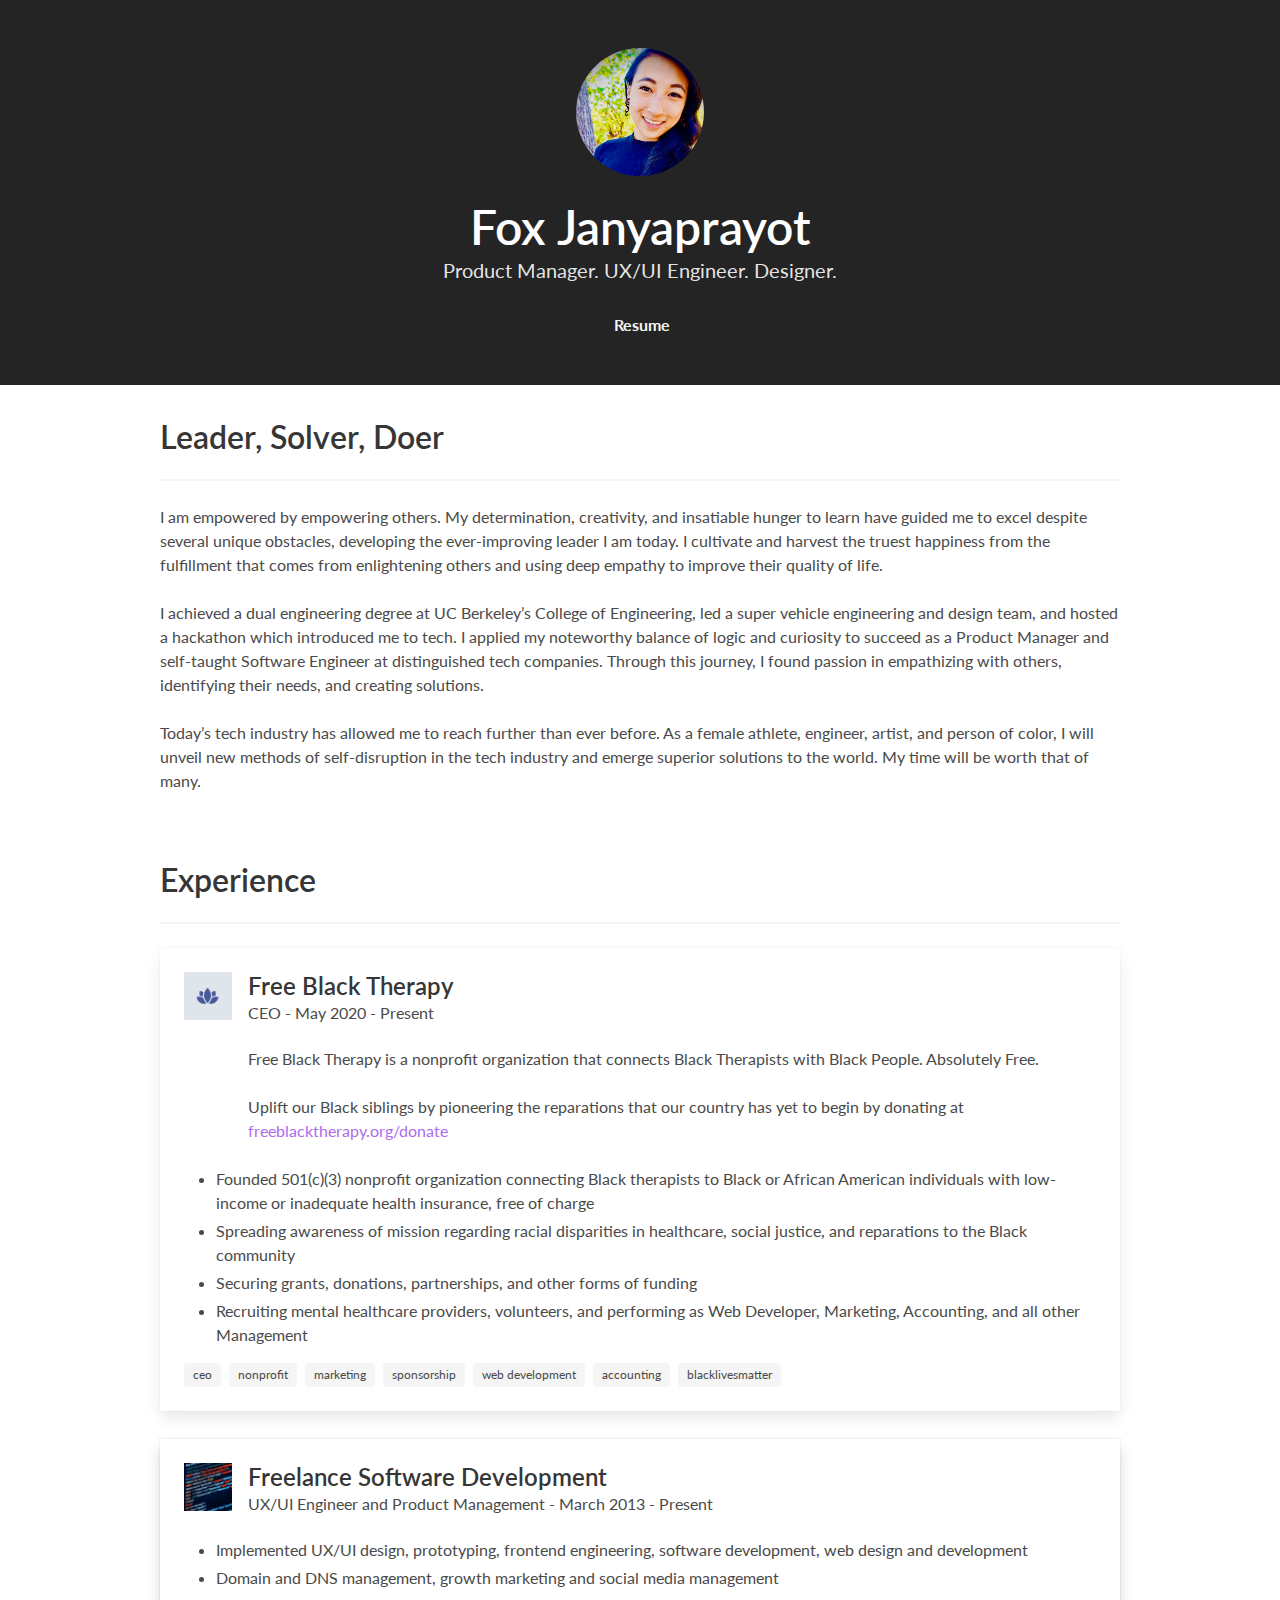
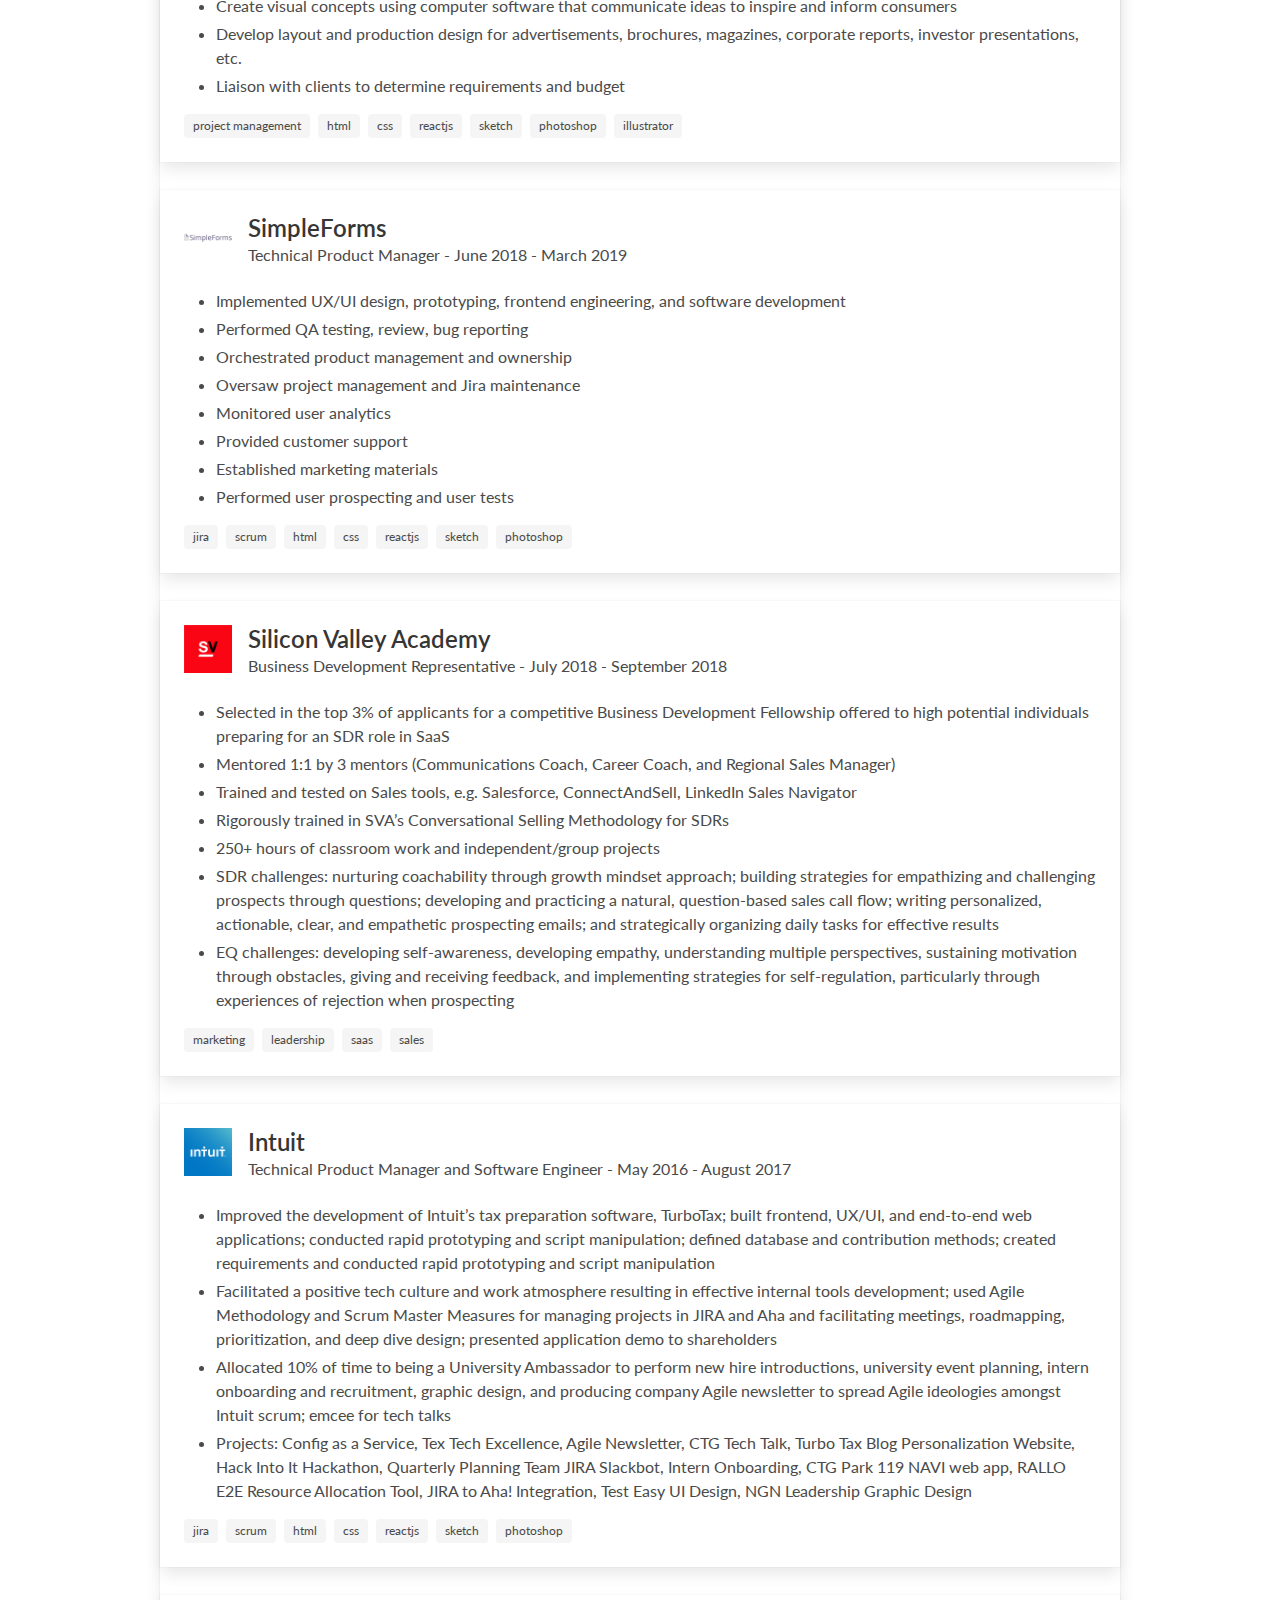
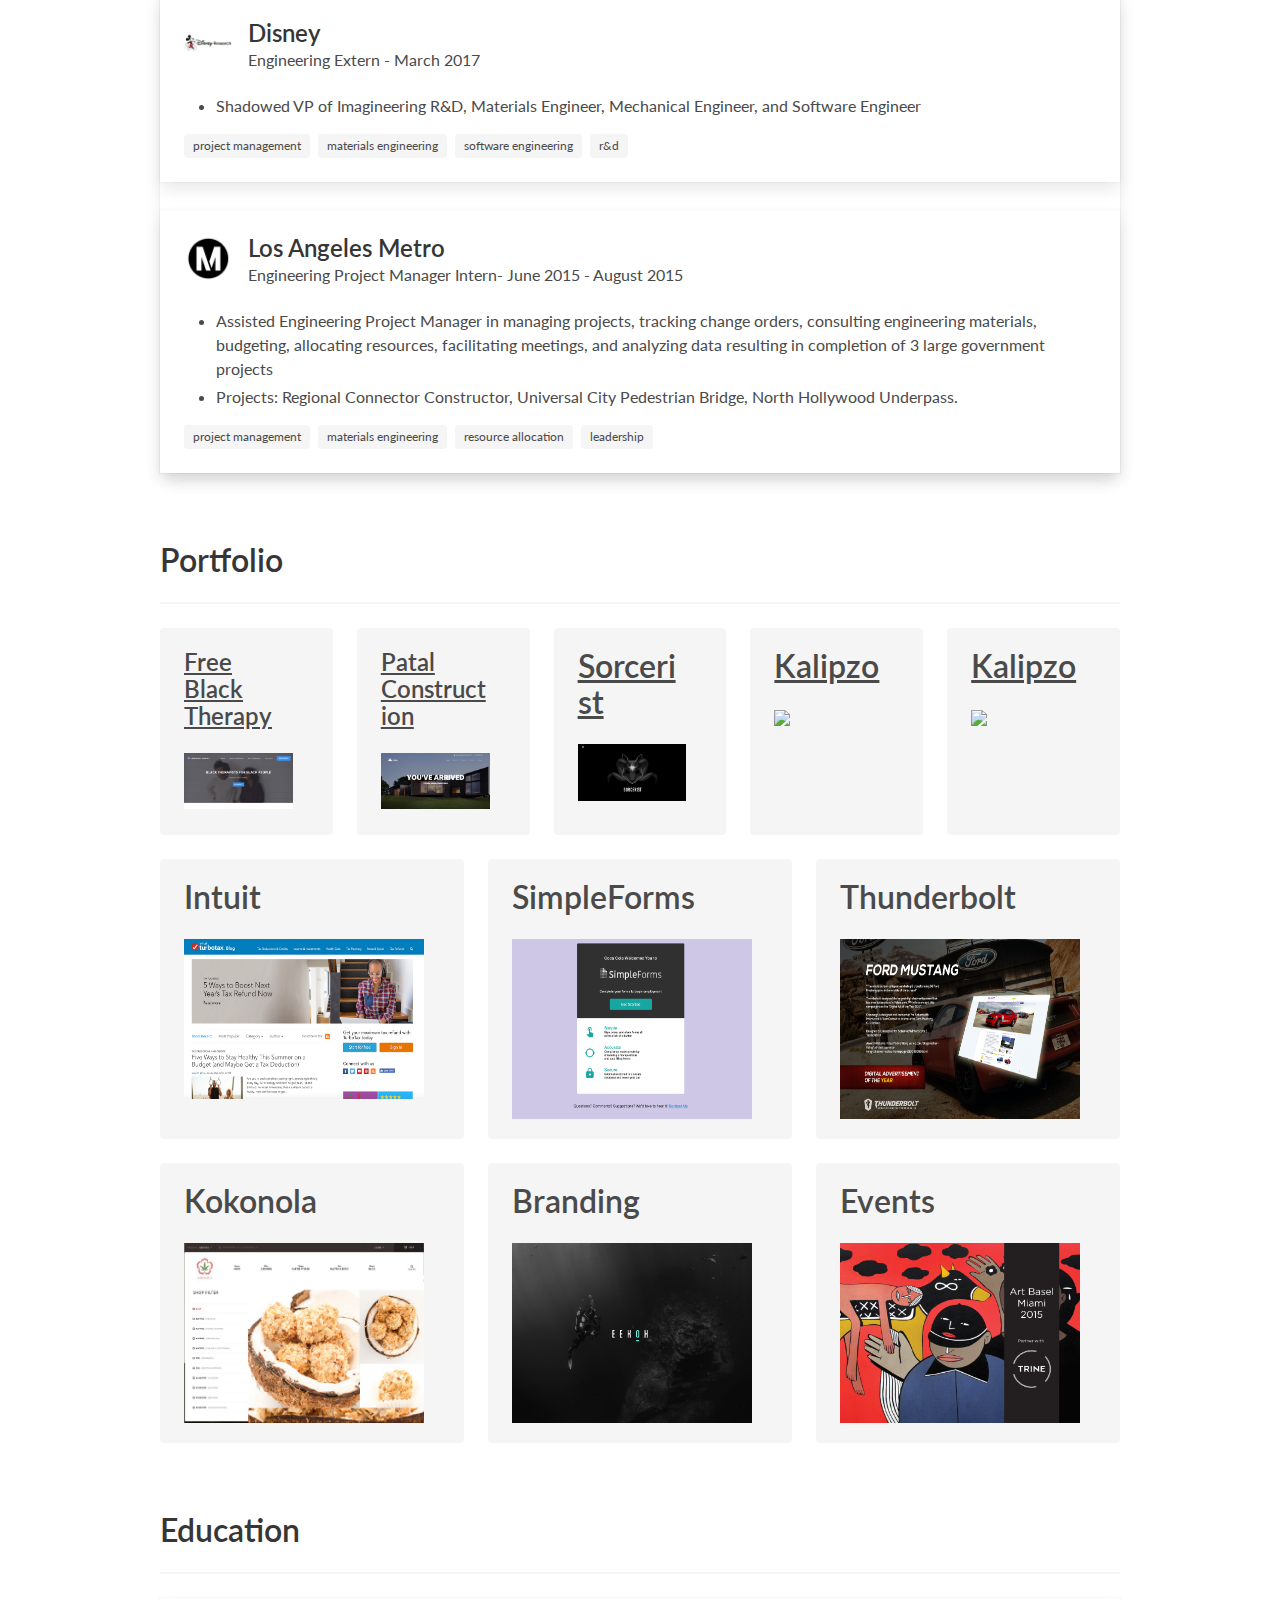
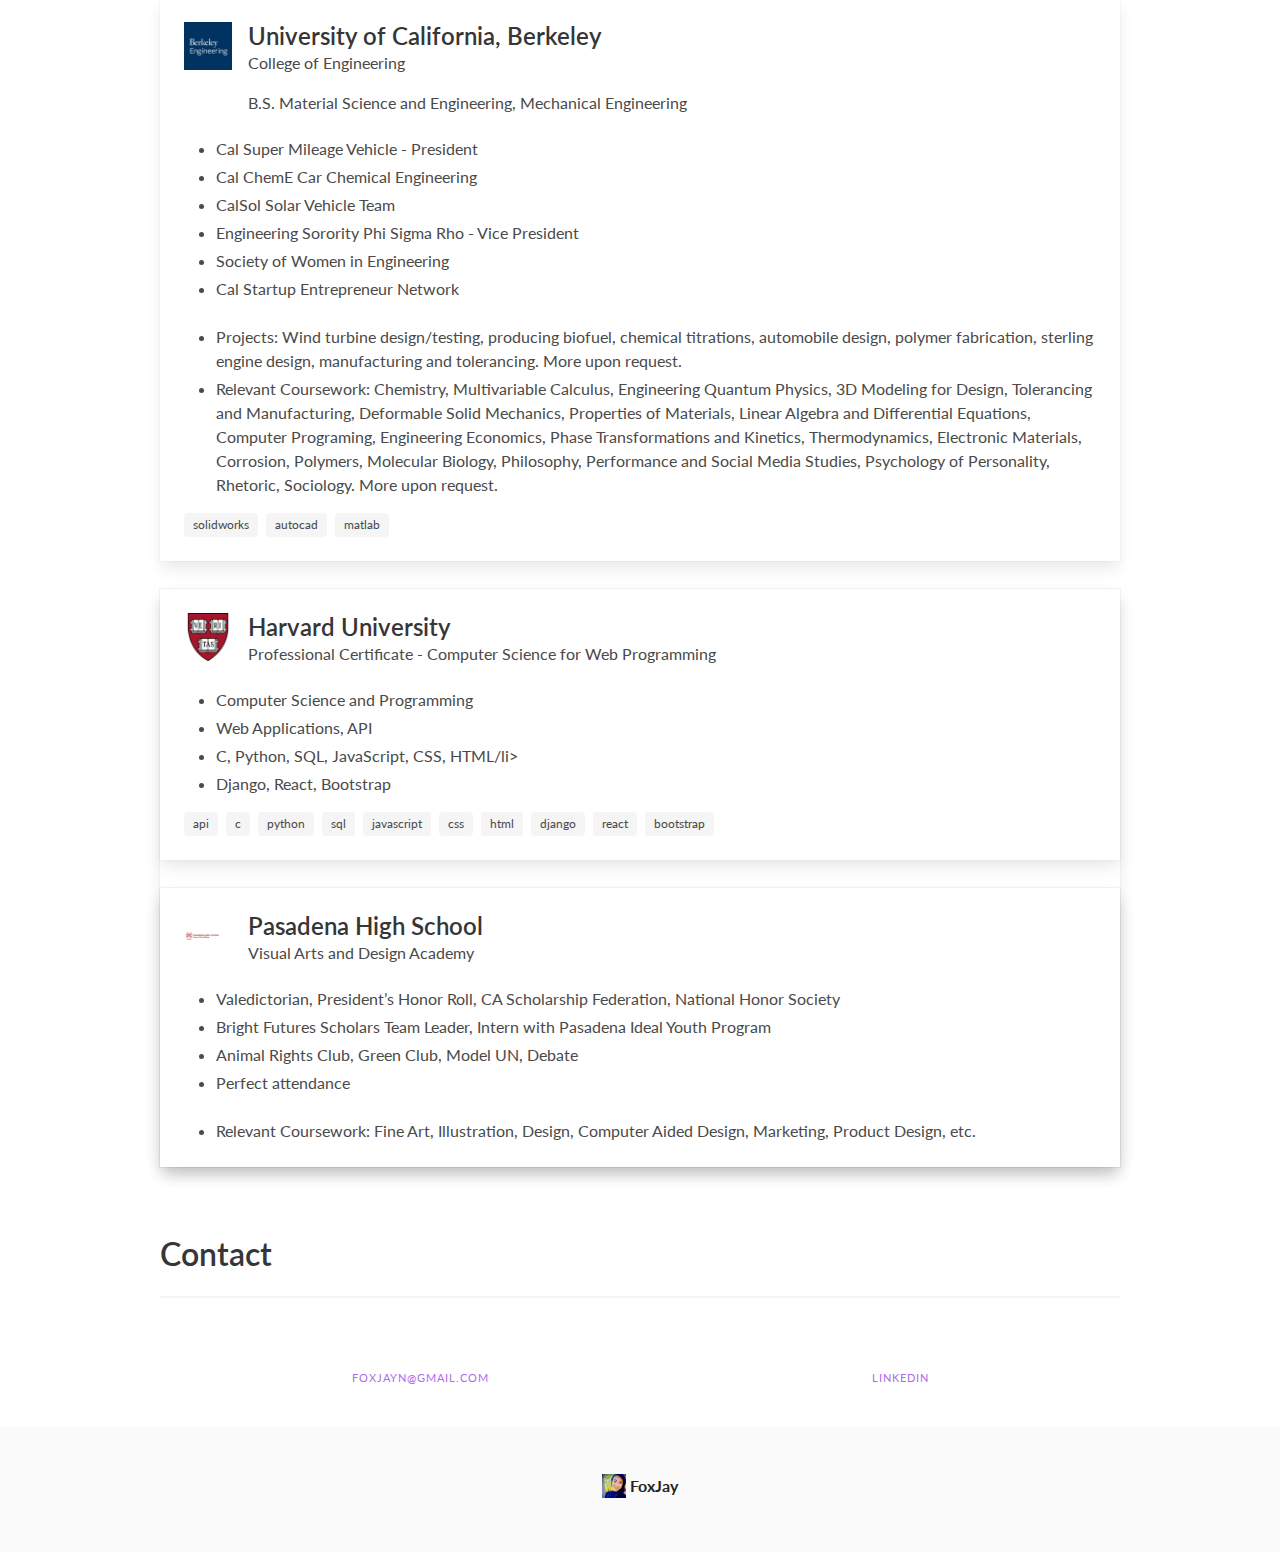
==== commit 3e8ba7b6: "Update index.html" ====
--- a/index.html
+++ b/index.html
@@ -401,6 +401,16 @@
                 </figure>
               </article>
             </div>
+            
+              <div class="tile is-parent">
+              <article class="tile is-child notification">
+                <p class="title"><a href="https://itskalipzo.github.io">Kalipzo</a></p>
+                <figure>
+                  <img class="modal-trigger" data-target="project-03-modal" src="img/project-03-cover.png">
+                </figure>
+              </article>
+            </div>
+            
           </div>
         </div>
       </div>
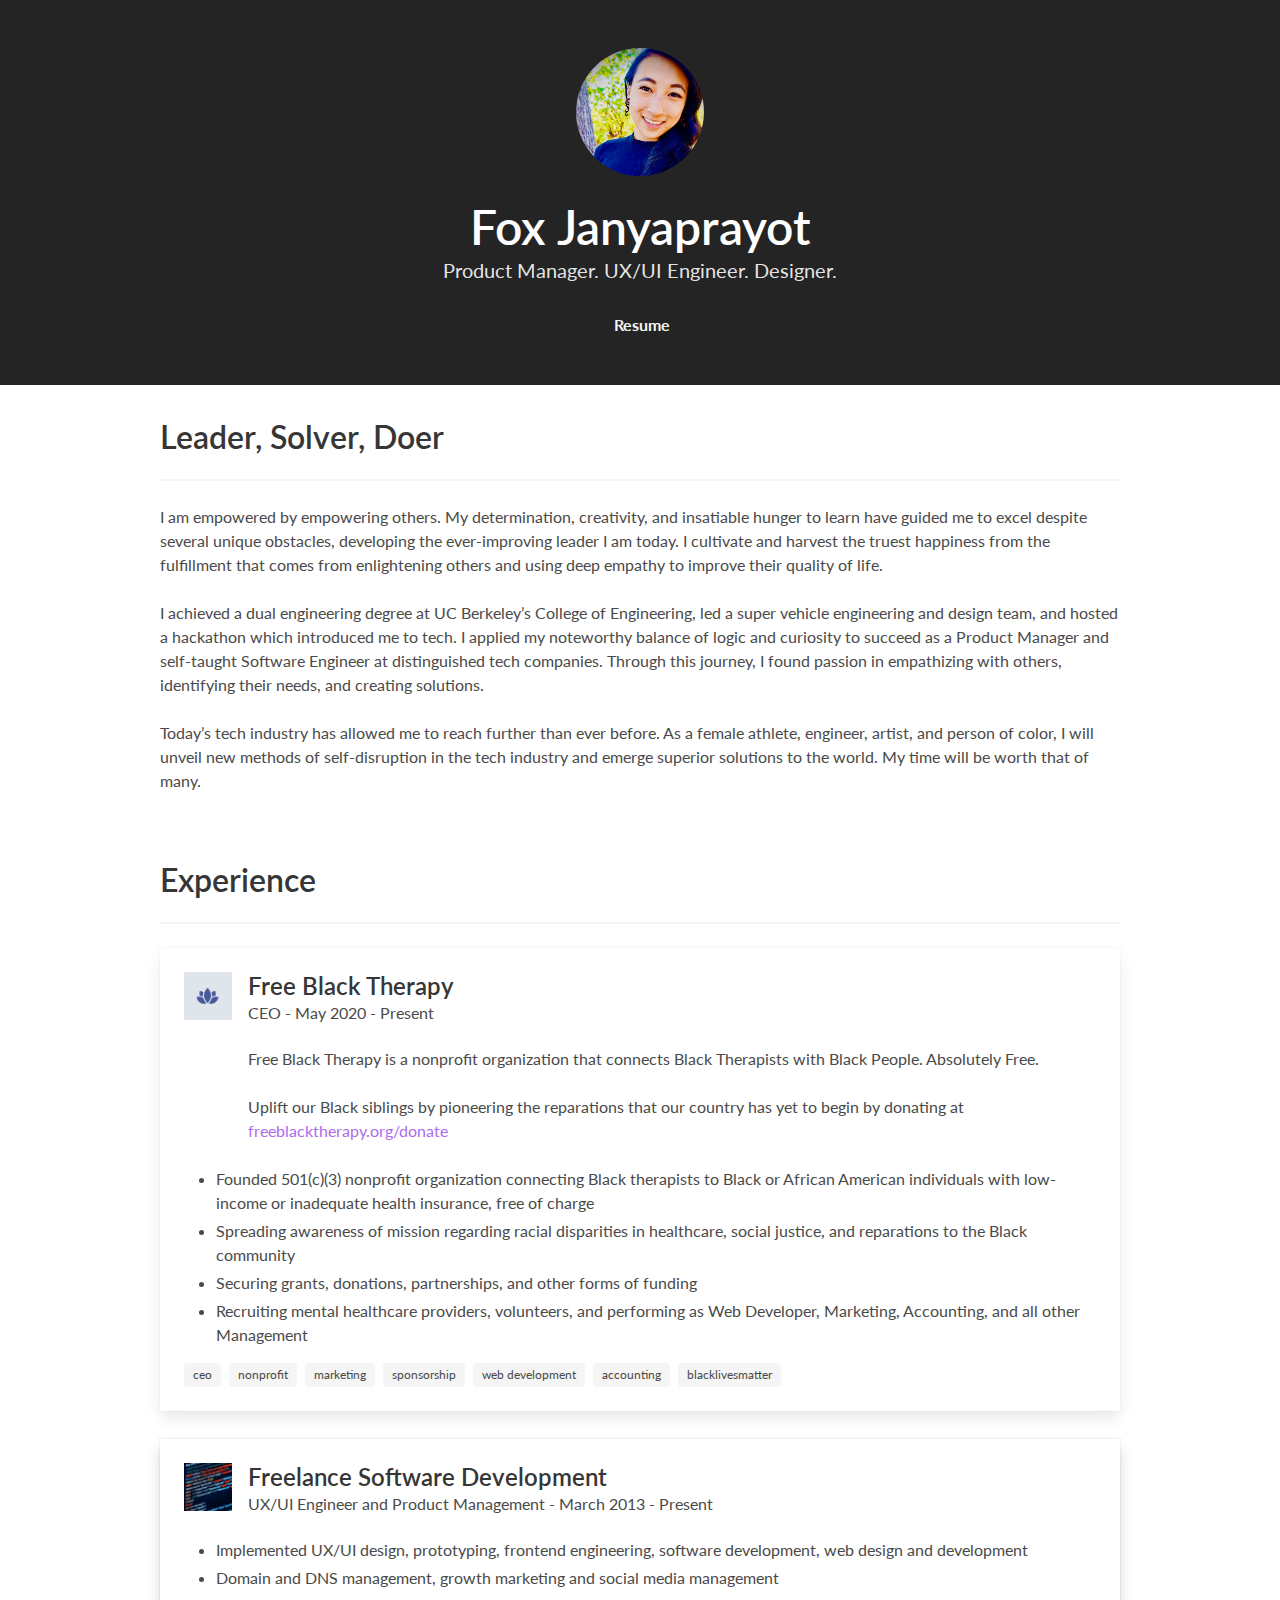
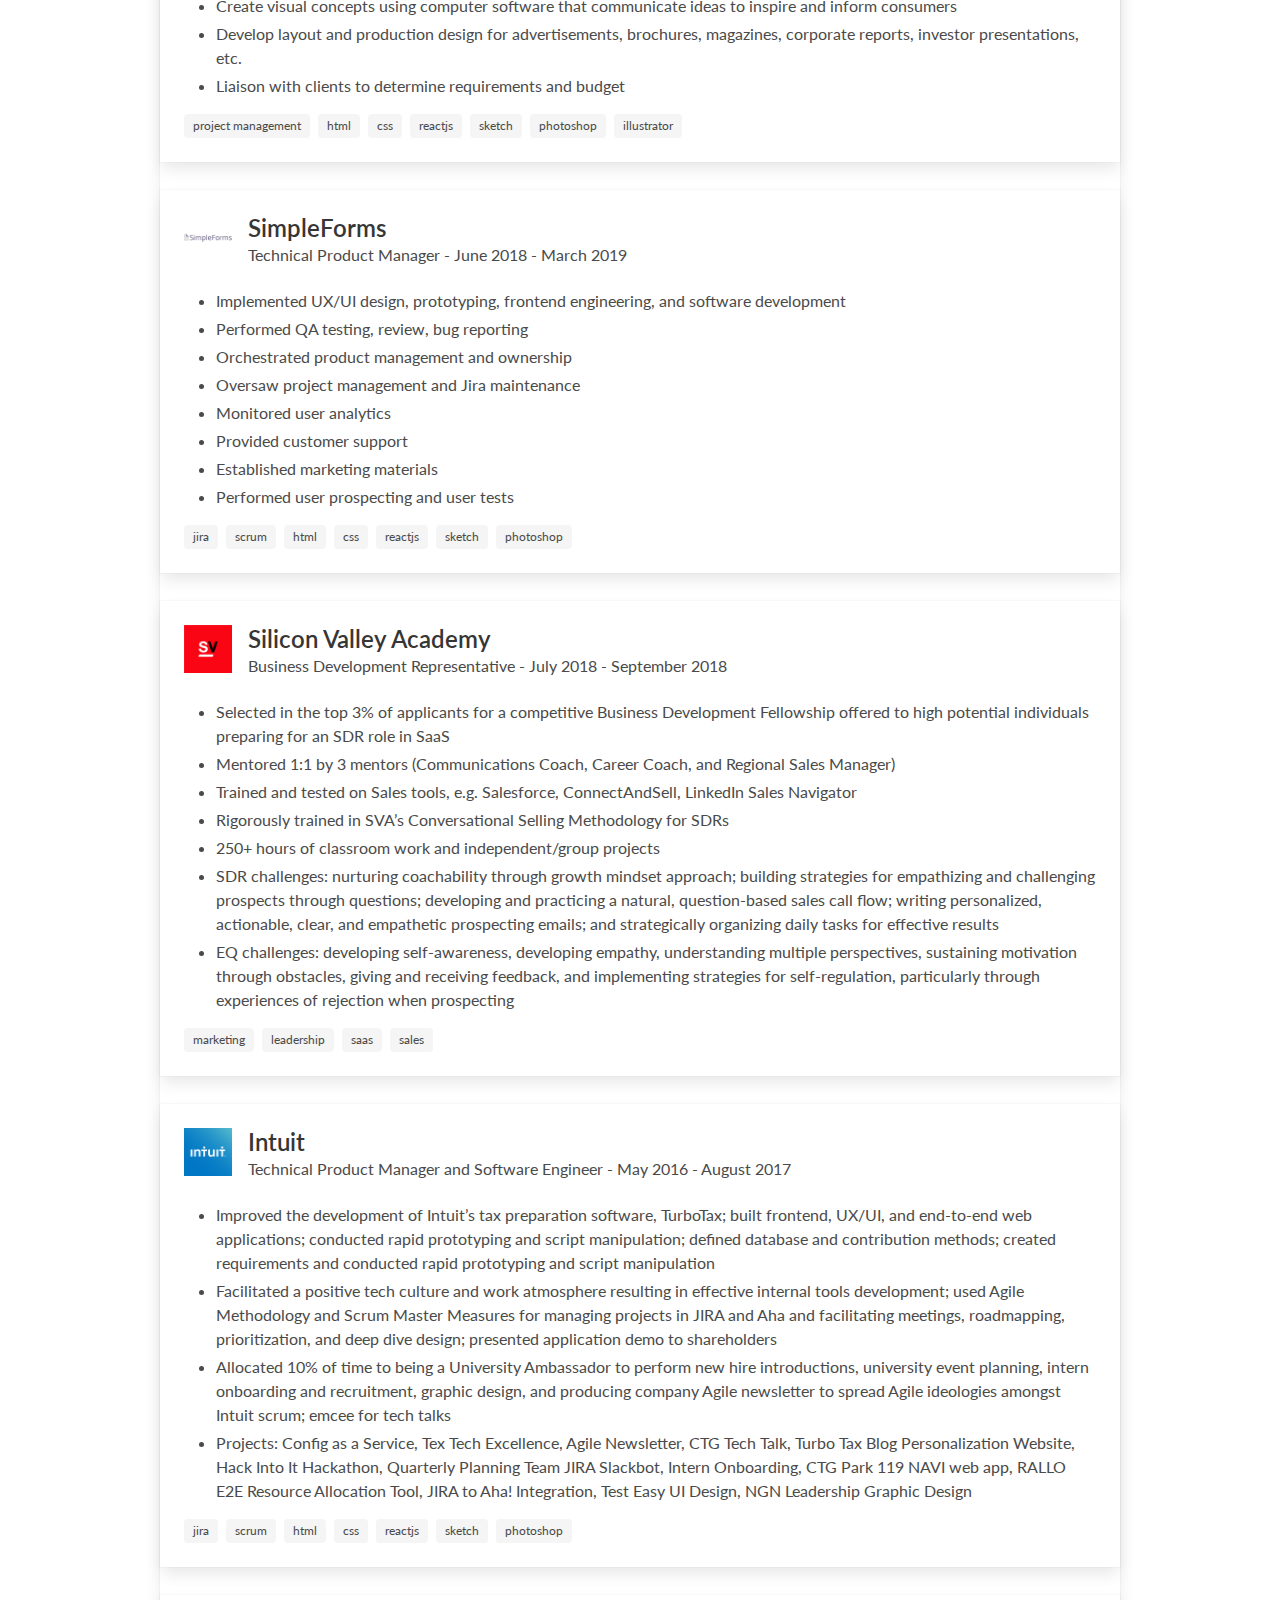
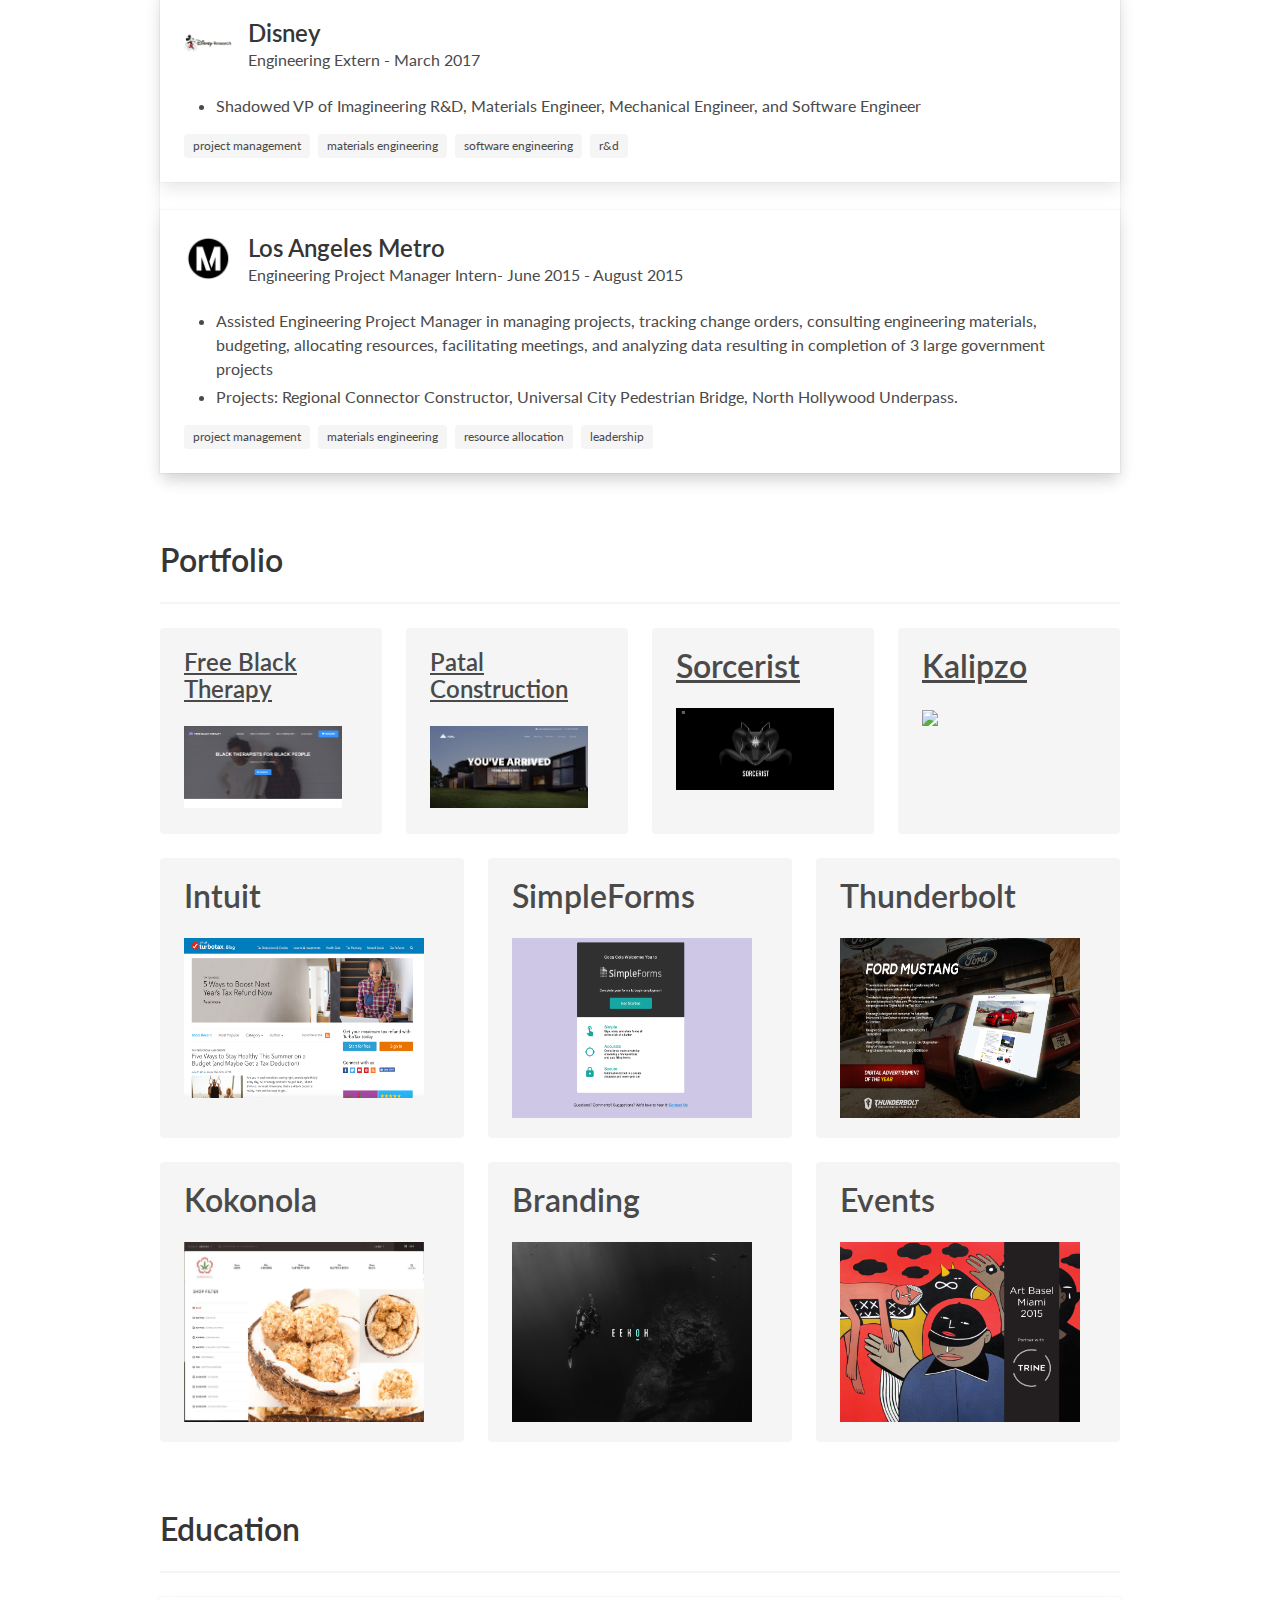
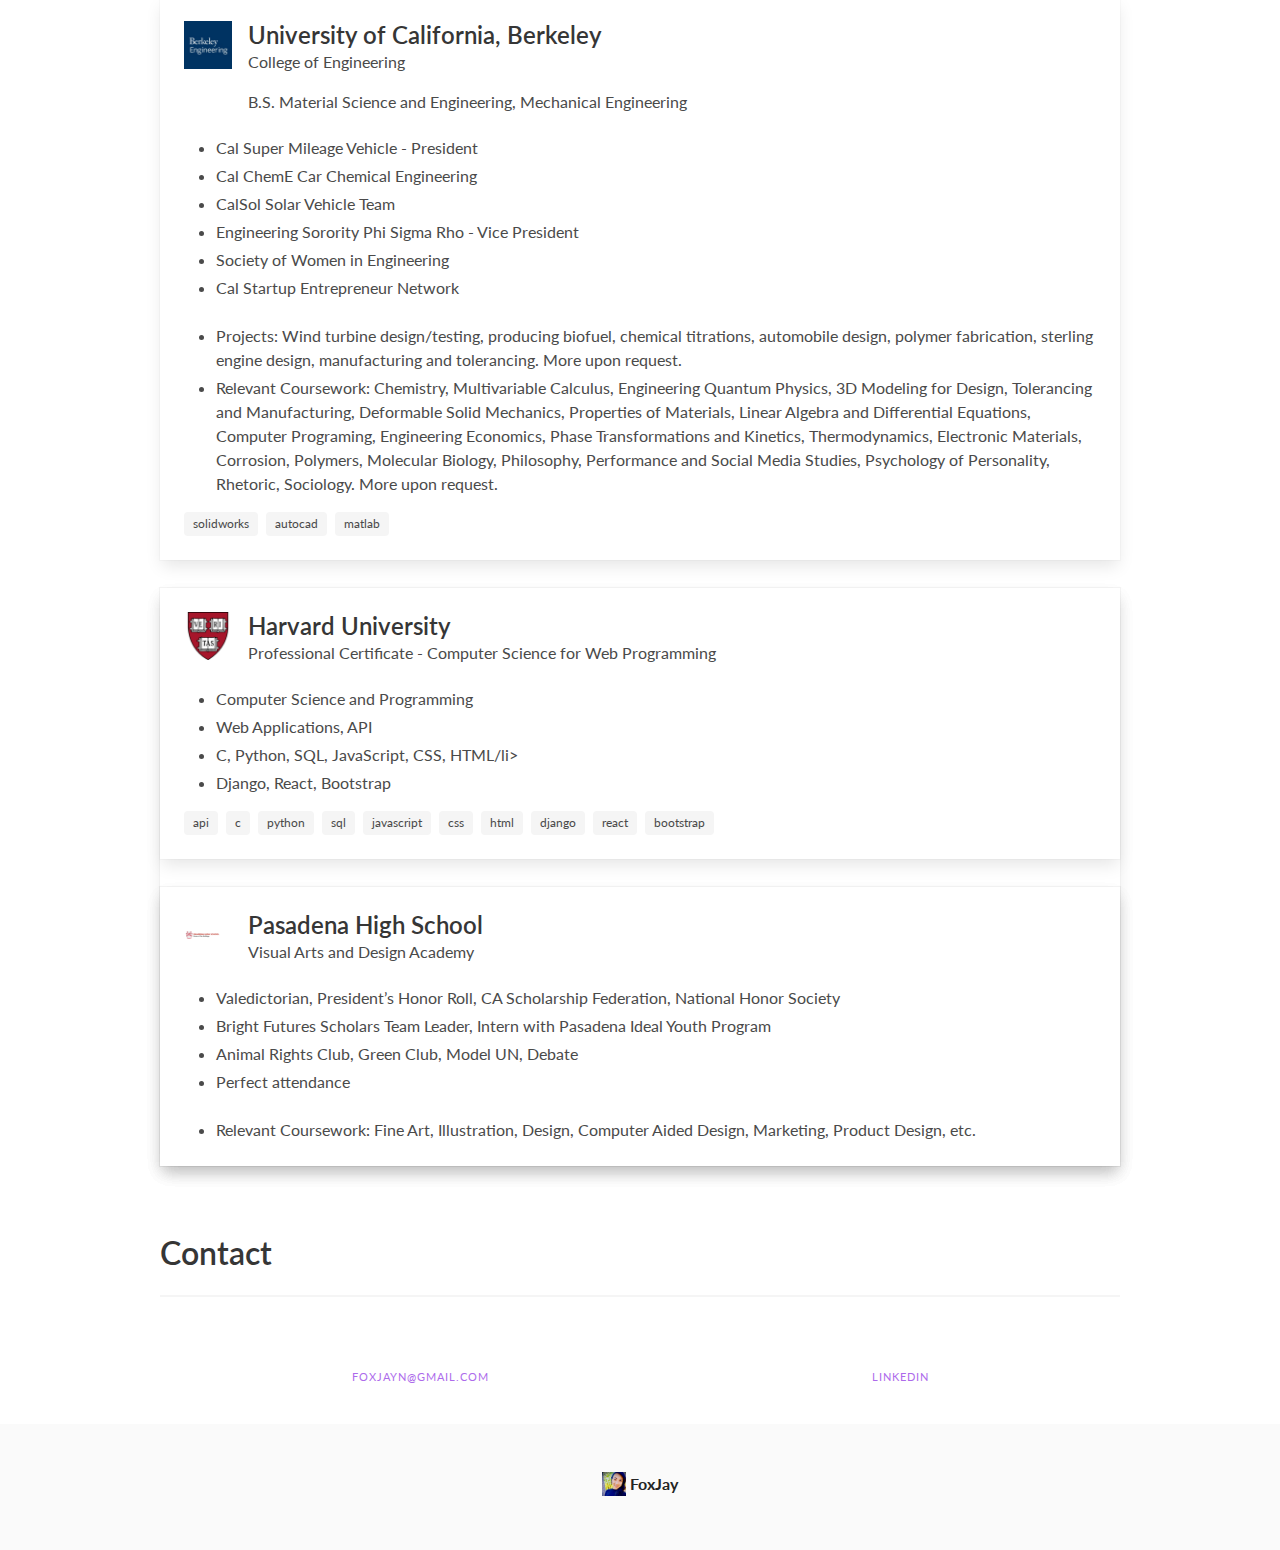
==== commit 446248c4: "07" ====
--- a/index.html
+++ b/index.html
@@ -388,7 +388,7 @@
               <article class="tile is-child notification">
                 <p class="title"><a href="https://sorcerist.com">Sorcerist</a></p>
                 <figure>
-                  <img class="modal-trigger" data-target="project-007-modal" src="img/s.png">
+                  <img class="modal-trigger" data-target="project-07-modal" src="img/s.png">
                 </figure>
               </article>
             </div>
@@ -401,15 +401,7 @@
                 </figure>
               </article>
             </div>
-            
-              <div class="tile is-parent">
-              <article class="tile is-child notification">
-                <p class="title"><a href="https://itskalipzo.github.io">Kalipzo</a></p>
-                <figure>
-                  <img class="modal-trigger" data-target="project-03-modal" src="img/project-03-cover.png">
-                </figure>
-              </article>
-            </div>
+           
             
           </div>
         </div>
@@ -719,7 +711,7 @@
   </div>
 
 
-  <div id="project-007-modal" class="modal">
+  <div id="project-07-modal" class="modal">
     <div class="modal-background"></div>
     <div class="modal-card">
       <header class="modal-card-head">
@@ -728,7 +720,7 @@
       </header>
       <section class="modal-card-body">
 
-        <div id="project-007-modal-carousel" class="carousel">
+        <div id="project-07-modal-carousel" class="carousel">
           <figure>
             <img src="img/s.png">
           </figure>
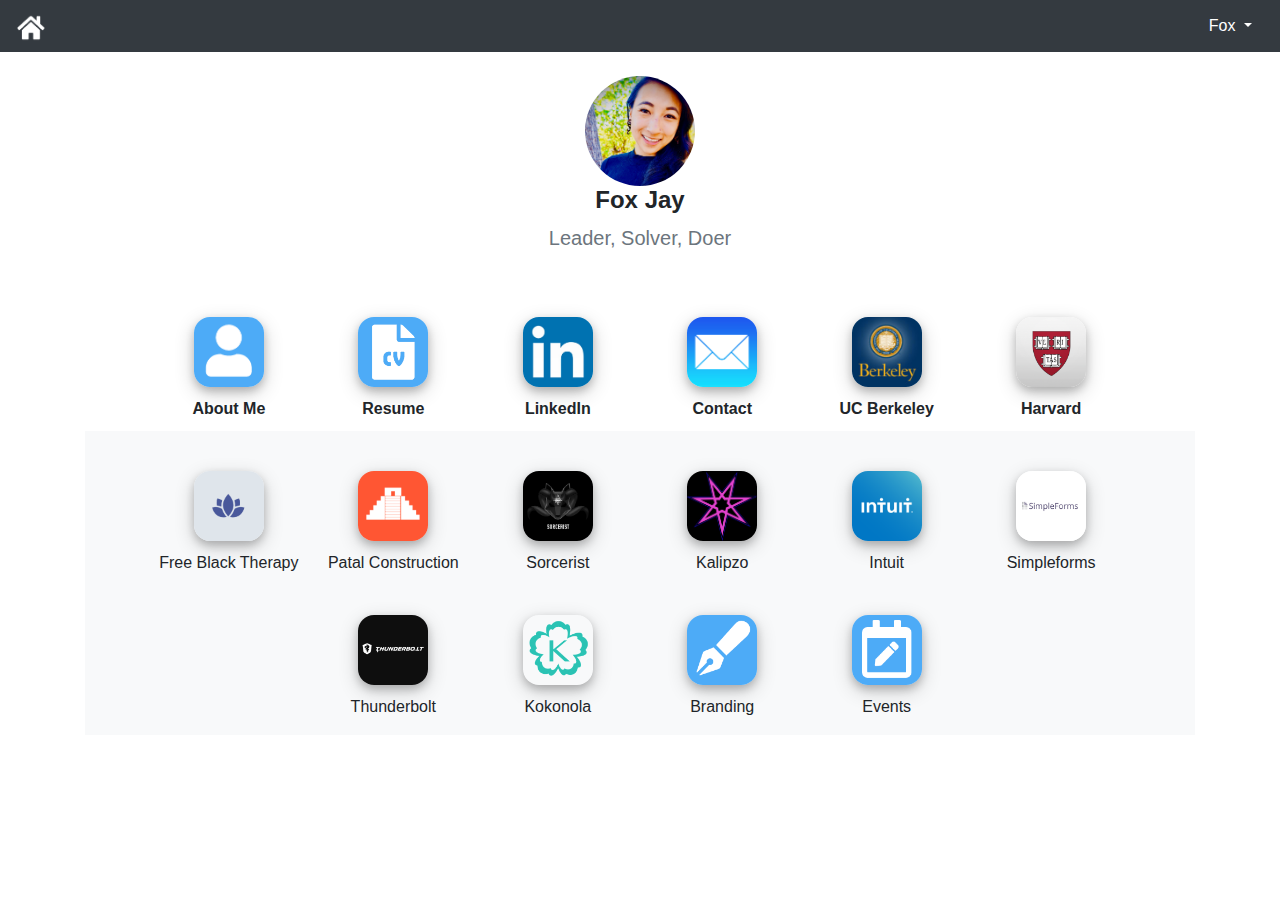
==== commit 6ea5f66f: "app style website" ====
--- a/index.html
+++ b/index.html
@@ -1,1163 +1,820 @@
-<!DOCTYPE html>
+<!doctype html>
 <html lang="en">
 
 <head>
-  <title>FoxJay</title>
-  <meta name="viewport" content="width=device-width, initial-scale=1">
-  <link rel="icon" href="favicon.png" type="image/x-icon">
-  <link rel="stylesheet" href="css/main.bundle.css">
-  <script src="https://kit.fontawesome.com/4e5a72c756.js"></script>
+  <meta charset="utf-8">
+  <meta name="viewport" content="width=device-width, initial-scale=1, shrink-to-fit=no">
+  <meta name="description" content="">
+  <meta name="author" content="">
+  <link rel="icon" href="me.jpg">
+
+  <title>Fox Jay</title>
+
+  <!-- Bootstrap core CSS -->
+  <link href="bootstrap.min.css" rel="stylesheet">
+  <link rel="stylesheet" href="https://maxcdn.bootstrapcdn.com/bootstrap/4.0.0/css/bootstrap.min.css"
+    integrity="sha384-Gn5384xqQ1aoWXA+058RXPxPg6fy4IWvTNh0E263XmFcJlSAwiGgFAW/dAiS6JXm" crossorigin="anonymous">
+
+
+  <!-- Custom styles for this template -->
+  <link href="album.css" rel="stylesheet">
+
+  <style>
+  </style>
+
 </head>
 
 <body>
-<!--   <nav class="navbar is-primary" role="navigation" aria-label="main navigation">
-    <div class="navbar-brand">
-      <div class="navbar-item is-hidden-desktop">
-        <a href="mailto:foxjayn@gmail.com" class="icon is-large has-text-light">
-          <i class="fas fa-2x fa-envelope"></i>
+
+  <header>
+
+    <nav class="navbar navbar-dark bg-dark justify-content-between">
+      <a class="navbar-brand" href="https://foxjayn.github.io/">
+        <img src="home.png" width="30" height="30" alt="home">
+      </a>
+
+      <div class="dropdown">
+        <button class="btn btn-secondary dropdown-toggle" type="button" id="dropdownMenuButton" data-toggle="dropdown"
+          aria-haspopup="true" aria-expanded="false">
+          Fox
+        </button>
+        <div class="dropdown-menu dropdown-menu-right" aria-labelledby="dropdownMenuButton">
+          <a class="dropdown-item" data-toggle="modal" data-target="#about">About</a>
+          <a class="dropdown-item" href="resume.pdf">Resume</a>
+          <a class="dropdown-item" href="https://www.linkedin.com/in/foxjayn">LinkedIn</a>
+          <a class="dropdown-item" href="mailto:foxjayn@gmail.com">Contact</a>
+
+        </div>
+      </div>
+
+    </nav>
+
+  </header>
+
+
+
+  <main role="main">
+
+    <section class="jumbotron text-center">
+      <div class="container">
+        <a href="https://foxjayn.github.io/">
+          <img src="me.jpg" class="rounded-circle" alt="Profile" width="110" height="110">
         </a>
+        <h1 class="jumbotron-heading" style="font-size: 24px; font-weight: bold;">Fox Jay</h1>
+        <p class="lead text-muted">Leader, Solver, Doer</p>
       </div>
-      <div class="navbar-item is-hidden-desktop">
-        <a href="https://www.linkedin.com/in/foxjayn" class="icon is-large has-text-light">
-          <i class="fab fa-2x fa-linkedin-in"></i>
-        </a>
+    </section>
+
+    <div>
+      <div class="container">
+        <div class="thumbnails" style="padding-bottom: 10px;">
+          <div class="thumbnail">
+            <a data-toggle="modal" data-target="#about">
+              <img src="a.png" class="icon" alt="About Me">
+            </a>
+            <div class="caption" style="font-weight: bold;">About Me</div>
+          </div>
+          <div class="thumbnail">
+            <a href="resume.pdf">
+              <img src="r.png" class="icon" alt="Resume">
+            </a>
+            <div class="caption" style="font-weight: bold;">Resume</div>
+          </div>
+          <div class="thumbnail">
+            <a href="https://www.linkedin.com/in/foxjayn/">
+              <img src="l.png" class="icon" alt="LinkedIn">
+            </a>
+            <div class="caption" style="font-weight: bold;">LinkedIn</div>
+          </div>
+          <div class="thumbnail">
+            <a href="mailto:foxjayn@gmail.com">
+              <img src="m.png" class="icon" alt="Contact">
+            </a>
+            <div class="caption" style="font-weight: bold;">Contact</div>
+          </div>
+          <div class="thumbnail">
+            <a data-toggle="modal" data-target="#berkeley">
+              <img src="b.png" class="icon" alt="UC Berkeley">
+            </a>
+            <div class="caption" style="font-weight: bold;">UC Berkeley</div>
+          </div>
+          <div class="thumbnail">
+            <a data-toggle="modal" data-target="#harvard">
+              <img src="h.png" class="icon" alt="Harvard">
+            </a>
+            <div class="caption" style="font-weight: bold;">Harvard</div>
+          </div>
+        </div>
+
+        <!-- Portfolio -->
+        <div class="album py-5 bg-light">
+
+        <div class="thumbnails">
+          <div class="thumbnail">
+            <a href="https://freeblacktherapy.org/home">
+              <img src="f.png" class="icon" alt="Free Black Therapy">
+            </a>
+            <div class="caption">Free Black Therapy</div>
+          </div>
+          <div class="thumbnail">
+            <a href="https://www.patalconstruction.com/home">
+              <img src="p.png" class="icon" alt="Patal Construction">
+            </a>
+            <div class="caption">Patal Construction</div>
+          </div>
+          <div class="thumbnail">
+            <a href="https://sorcerist.com/">
+              <img src="sor.PNG" class="icon" alt="Sorcerist">
+            </a>
+            <div class="caption">Sorcerist</div>
+          </div>
+          <div class="thumbnail">
+            <a href="https://itskalipzo.github.io/">
+              <img src="k.png" class="icon" alt="Kalipzo">
+            </a>
+            <div class="caption">Kalipzo</div>
+          </div>
+          <div class="thumbnail">
+            <a data-toggle="modal" data-target="#int">
+              <img src="i.png" class="icon" alt="Intuit">
+            </a>
+            <div class="caption">Intuit</div>
+          </div>
+          <div class="thumbnail">
+            <a data-toggle="modal" data-target="#sf">
+              <img src="s.png" class="icon" alt="Simpleforms">
+            </a>
+            <div class="caption">Simpleforms</div>
+          </div>
+          <div class="thumbnail">
+            <a data-toggle="modal" data-target="#thunder">
+              <img src="t.png" class="icon" alt="Thunderbolt">
+            </a>
+            <div class="caption">Thunderbolt</div>
+          </div>
+          <div class="thumbnail">
+            <a data-toggle="modal" data-target="#koko">
+              <img src="ko.png" class="icon" alt="Kokonola">
+            </a>
+            <div class="caption">Kokonola</div>
+          </div>
+          <div class="thumbnail">
+            <a data-toggle="modal" data-target="#brand">
+              <img src="br.png" class="icon" alt="Branding">
+            </a>
+            <div class="caption">Branding</div>
+          </div>
+          <div class="thumbnail">
+            <a data-toggle="modal" data-target="#event">
+              <img src="e.png" class="icon" alt="Events">
+            </a>
+            <div class="caption">Events</div>
+          </div>
+        </div>
+
+
+
+        <!-- About Me Modal -->
+        <div class="modal fade" id="about" tabindex="-1" role="dialog" aria-labelledby="exampleModalCenterTitle"
+          aria-hidden="true">
+          <div class="modal-dialog modal-dialog-centered" role="document">
+            <div class="modal-content">
+              <div class="modal-header">
+                <h5 class="modal-title" id="exampleModalLongTitle">About Me</h5>
+                <button type="button" class="close" data-dismiss="modal" aria-label="Close">
+                  <span aria-hidden="true">&times;</span>
+                </button>
+              </div>
+              <div class="modal-body">
+                <h6>Product Manager. UX/UI Engineer. Designer.</h6>
+                <p>
+                  </br>
+                  I am empowered by empowering others. My determination, creativity, and insatiable hunger to learn have
+                  guided me to excel despite several unique obstacles, developing the ever-improving leader I am today.
+                  I cultivate and harvest the truest happiness from the fulfillment that comes from enlightening others
+                  and using deep empathy to improve their quality of life.
+                  </br></br>
+                  I achieved a dual engineering degree at UC Berkeley’s College of Engineering, led a super vehicle
+                  engineering and design team, and hosted a hackathon which introduced me to tech. I applied my
+                  noteworthy balance of logic and curiosity to succeed as a Product Manager and self-taught Software
+                  Engineer at distinguished tech companies. Through this journey, I found passion in empathizing with
+                  others, identifying their needs, and creating solutions.
+                  </br></br>
+                  Today’s tech industry has allowed me to reach further than ever before. As a female athlete, engineer,
+                  artist, and person of color, I will unveil new methods of self-disruption in the tech industry and
+                  emerge superior solutions to the world. My time will be worth that of many.
+                </p>
+              </div>
+              <div class="modal-footer">
+                <a href="resume.pdf">
+                  <button type="button" class="btn btn-secondary">Resume</button>
+                </a>
+                <a href="https://www.linkedin.com/in/foxjayn">
+                  <button type="button" class="btn btn-primary"
+                    href="https://www.linkedin.com/in/foxjayn">LinkedIn</button>
+                </a>
+              </div>
+            </div>
+          </div>
+        </div>
+
+        <!-- Berkeley Modal -->
+        <div class="modal fade" id="berkeley" tabindex="-1" role="dialog" aria-labelledby="exampleModalCenterTitle"
+          aria-hidden="true">
+          <div class="modal-dialog modal-dialog-centered" role="document">
+            <div class="modal-content">
+              <div class="modal-header">
+                <h5 class="modal-title" id="exampleModalLongTitle">University of California, Berkeley, CA</h5>
+                <button type="button" class="close" data-dismiss="modal" aria-label="Close">
+                  <span aria-hidden="true">&times;</span>
+                </button>
+              </div>
+              <div class="modal-body">
+                <h6>Bachelor of Science – Materials Science and Engineering with Concentration in Mechanical Engineering
+                </h6>
+                <p>
+                <ul>
+                  <li>College of Engineering</li>
+                  <li>President - Cal Super Mileage Vehicle Team</li>
+                  <li>Vice President - Phi Sigma Rho Engineering Sorority</li>
+                  <li>Society of Women Engineers</li>
+                  <li>Cal Startup Entrepreneur Network</li>
+                  <li>CalSol Solar Vehicle Team</li>
+                  <li>Chemical Engineering Car Team</li>
+                  <li>Hosted and participated in hackthons</li>
+                </ul>
+                </p>
+              </div>
+              <div class="modal-footer">
+                <a href="resume.pdf">
+                  <button type="button" class="btn btn-secondary">Resume</button>
+                </a>
+                <a href="https://www.linkedin.com/in/foxjayn">
+                  <button type="button" class="btn btn-primary"
+                    href="https://www.linkedin.com/in/foxjayn">LinkedIn</button>
+                </a>
+              </div>
+            </div>
+          </div>
+        </div>
+
+        <!-- Harvard Modal -->
+        <div class="modal fade" id="harvard" tabindex="-1" role="dialog" aria-labelledby="exampleModalCenterTitle"
+          aria-hidden="true">
+          <div class="modal-dialog modal-dialog-centered" role="document">
+            <div class="modal-content">
+              <div class="modal-header">
+                <h5 class="modal-title" id="exampleModalLongTitle">Harvard University, Cambridge (Remote), MA</h5>
+                <button type="button" class="close" data-dismiss="modal" aria-label="Close">
+                  <span aria-hidden="true">&times;</span>
+                </button>
+              </div>
+              <div class="modal-body">
+                <h6>Professional Certificate – Computer Science for Web Programming (Audit)</h6>
+                <li>Computer Science and Programming</li>
+                <li>Web Applications, iOS, Android, API, Games</li>
+                <li>C, Python, SQL, Data Structures, Git, Testing, CI/CD, &nbsp;&nbsp;&nbsp;&nbsp;&nbsp;Scalability,
+                  Security</li>
+                <li>Django, React, Bootstrap, HTML, CSS, SASS </li>
+              </div>
+              <div class="modal-footer">
+                <a href="resume.pdf">
+                  <button type="button" class="btn btn-secondary">Resume</button>
+                </a>
+                <a href="https://www.linkedin.com/in/foxjayn">
+                  <button type="button" class="btn btn-primary"
+                    href="https://www.linkedin.com/in/foxjayn">LinkedIn</button>
+                </a>
+              </div>
+            </div>
+          </div>
+        </div>
+
+        <!-- Intuit Modal -->
+        <div class="modal fade" id="int" tabindex="-1" role="dialog" aria-labelledby="exampleModalCenterTitle"
+          aria-hidden="true">
+          <div class="modal-dialog modal-dialog-centered" role="document">
+            <div class="modal-content">
+              <div class="modal-header">
+                <h5 class="modal-title" id="exampleModalLongTitle">Intuit</h5>
+                <button type="button" class="close" data-dismiss="modal" aria-label="Close">
+                  <span aria-hidden="true">&times;</span>
+                </button>
+              </div>
+              <div class="modal-body">
+                <h6>Product Management, UX/UI, Design, Develop</h6>
+
+                <div id="intin" class="carousel slide" data-ride="carousel">
+                  <ol class="carousel-indicators">
+                    <li data-target="#intin" data-slide-to="0" class="active"></li>
+                    <li data-target="#intin" data-slide-to="1"></li>
+                    <li data-target="#intin" data-slide-to="2"></li>
+                    <li data-target="#intin" data-slide-to="3"></li>
+                    <li data-target="#intin" data-slide-to="4"></li>
+                    <li data-target="#intin" data-slide-to="5"></li>
+                    <li data-target="#intin" data-slide-to="6"></li>
+                    <li data-target="#intin" data-slide-to="7"></li>
+                    <li data-target="#intin" data-slide-to="8"></li>
+                    <li data-target="#intin" data-slide-to="9"></li>
+                    <li data-target="#intin" data-slide-to="10"></li>
+                    <li data-target="#intin" data-slide-to="11"></li>
+                    <li data-target="#intin" data-slide-to="12"></li>
+                    <li data-target="#intin" data-slide-to="13"></li>
+                  </ol>
+                  <div class="carousel-inner">
+                    <div class="carousel-item active">
+                      <img class="d-block w-100" src="carousel/1.png" alt="First slide">
+                    </div>
+                    <div class="carousel-item">
+                      <img class="d-block w-100" src="carousel/1a.png" alt="Second slide">
+                    </div>
+                    <div class="carousel-item">
+                      <img class="d-block w-100" src="carousel/1b.png" alt="Third slide">
+                    </div>
+                    <div class="carousel-item">
+                      <img class="d-block w-100" src="carousel/1c.png" alt="Fourth slide">
+                    </div>
+                    <div class="carousel-item">
+                      <img class="d-block w-100" src="carousel/1d.png" alt="Fifth slide">
+                    </div>
+                    <div class="carousel-item">
+                      <img class="d-block w-100" src="carousel/1e.png" alt="Sixth slide">
+                    </div>
+                    <div class="carousel-item">
+                      <img class="d-block w-100" src="carousel/1f.png" alt="Seventh slide">
+                    </div>
+                    <div class="carousel-item">
+                      <img class="d-block w-100" src="carousel/1g.png" alt="Eighth slide">
+                    </div>
+                    <div class="carousel-item">
+                      <img class="d-block w-100" src="carousel/1h.png" alt="Ninth slide">
+                    </div>
+                    <div class="carousel-item">
+                      <img class="d-block w-100" src="carousel/1i.png" alt="Tenth slide">
+                    </div>
+                    <div class="carousel-item">
+                      <img class="d-block w-100" src="carousel/1j.png" alt="Eleventh slide">
+                    </div>
+                    <div class="carousel-item">
+                      <img class="d-block w-100" src="carousel/1k.png" alt="Twelfth slide">
+                    </div>
+                    <div class="carousel-item">
+                      <img class="d-block w-100" src="carousel/1l.png" alt="Thirteenth slide">
+                    </div>
+                    <div class="carousel-item">
+                      <img class="d-block w-100" src="carousel/1m.png" alt="Fourteenth slide">
+                    </div>
+                  </div>
+                  <a class="carousel-control-prev" href="#intin" role="button" data-slide="prev">
+                    <span class="carousel-control-prev-icon" aria-hidden="true"></span>
+                    <span class="sr-only">Previous</span>
+                  </a>
+                  <a class="carousel-control-next" href="#intin" role="button" data-slide="next">
+                    <span class="carousel-control-next-icon" aria-hidden="true"></span>
+                    <span class="sr-only">Next</span>
+                  </a>
+                </div>
+
+              </div>
+              <div class="modal-footer">
+                <a href="resume.pdf">
+                  <button type="button" class="btn btn-secondary">Resume</button>
+                </a>
+                <a href="https://www.linkedin.com/in/foxjayn">
+                  <button type="button" class="btn btn-primary"
+                    href="https://www.linkedin.com/in/foxjayn">LinkedIn</button>
+                </a>
+              </div>
+            </div>
+          </div>
+        </div>
+
+        <!-- Simpleforms Modal -->
+        <div class="modal fade" id="sf" tabindex="-1" role="dialog" aria-labelledby="exampleModalCenterTitle"
+          aria-hidden="true">
+          <div class="modal-dialog modal-dialog-centered" role="document">
+            <div class="modal-content">
+              <div class="modal-header">
+                <h5 class="modal-title" id="exampleModalLongTitle">Simpleforms</h5>
+                <button type="button" class="close" data-dismiss="modal" aria-label="Close">
+                  <span aria-hidden="true">&times;</span>
+                </button>
+              </div>
+              <div class="modal-body">
+                <h6>Product Management, UX/UI, Design, Develop</h6>
+
+                <div id="sfin" class="carousel slide" data-ride="carousel">
+                  <ol class="carousel-indicators">
+                    <li data-target="#sfin" data-slide-to="0" class="active"></li>
+                    <li data-target="#sfin" data-slide-to="1"></li>
+                    <li data-target="#sfin" data-slide-to="2"></li>
+                    <li data-target="#sfin" data-slide-to="3"></li>
+                    <li data-target="#sfin" data-slide-to="4"></li>
+                    <li data-target="#sfin" data-slide-to="5"></li>
+                    <li data-target="#sfin" data-slide-to="6"></li>
+                  </ol>
+                  <div class="carousel-inner">
+                    <div class="carousel-item active">
+                      <img class="d-block w-100" src="carousel/2.png" alt="First slide">
+                    </div>
+                    <div class="carousel-item">
+                      <img class="d-block w-100" src="carousel/2a.png" alt="Second slide">
+                    </div>
+                    <div class="carousel-item">
+                      <img class="d-block w-100" src="carousel/2b.png" alt="Third slide">
+                    </div>
+                    <div class="carousel-item">
+                      <img class="d-block w-100" src="carousel/2c.png" alt="Fourth slide">
+                    </div>
+                    <div class="carousel-item">
+                      <img class="d-block w-100" src="carousel/2d.png" alt="Fifth slide">
+                    </div>
+                    <div class="carousel-item">
+                      <img class="d-block w-100" src="carousel/2e.png" alt="Sixth slide">
+                    </div>
+                    <div class="carousel-item">
+                      <img class="d-block w-100" src="carousel/2f.png" alt="Seventh slide">
+                    </div>
+
+                  </div>
+                  <a class="carousel-control-prev" href="#sfin" role="button" data-slide="prev">
+                    <span class="carousel-control-prev-icon" aria-hidden="true"></span>
+                    <span class="sr-only">Previous</span>
+                  </a>
+                  <a class="carousel-control-next" href="#sfin" role="button" data-slide="next">
+                    <span class="carousel-control-next-icon" aria-hidden="true"></span>
+                    <span class="sr-only">Next</span>
+                  </a>
+                </div>
+
+              </div>
+              <div class="modal-footer">
+                <a href="resume.pdf">
+                  <button type="button" class="btn btn-secondary">Resume</button>
+                </a>
+                <a href="https://www.linkedin.com/in/foxjayn">
+                  <button type="button" class="btn btn-primary"
+                    href="https://www.linkedin.com/in/foxjayn">LinkedIn</button>
+                </a>
+              </div>
+            </div>
+          </div>
+        </div>
+
+        <!-- Thunderbolt Modal -->
+        <div class="modal fade" id="thunder" tabindex="-1" role="dialog" aria-labelledby="exampleModalCenterTitle"
+          aria-hidden="true">
+          <div class="modal-dialog modal-dialog-centered" role="document">
+            <div class="modal-content">
+              <div class="modal-header">
+                <h5 class="modal-title" id="exampleModalLongTitle">Thunderbolt</h5>
+                <button type="button" class="close" data-dismiss="modal" aria-label="Close">
+                  <span aria-hidden="true">&times;</span>
+                </button>
+              </div>
+              <div class="modal-body">
+                <h6>Product Management, UX/UI, Design</h6>
+
+                <div id="thunderin" class="carousel slide" data-ride="carousel">
+                  <ol class="carousel-indicators">
+                    <li data-target="#thunderin" data-slide-to="0" class="active"></li>
+                    <li data-target="#thunderin" data-slide-to="1"></li>
+                    <li data-target="#thunderin" data-slide-to="2"></li>
+                    <li data-target="#thunderin" data-slide-to="3"></li>
+                    <li data-target="#thunderin" data-slide-to="4"></li>
+                    <li data-target="#thunderin" data-slide-to="5"></li>
+                    <li data-target="#thunderin" data-slide-to="6"></li>
+                    <li data-target="#thunderin" data-slide-to="7"></li>
+                    <li data-target="#thunderin" data-slide-to="8"></li>
+                    <li data-target="#thunderin" data-slide-to="9"></li>
+                    <li data-target="#thunderin" data-slide-to="10"></li>
+                    <li data-target="#thunderin" data-slide-to="11"></li>
+                    <li data-target="#thunderin" data-slide-to="12"></li>
+                    <li data-target="#thunderin" data-slide-to="13"></li>
+                    <li data-target="#thunderin" data-slide-to="14"></li>
+                  </ol>
+                  <div class="carousel-inner">
+                    <div class="carousel-item active">
+                      <img class="d-block w-100" src="carousel/3.png" alt="First slide">
+                    </div>
+                    <div class="carousel-item">
+                      <img class="d-block w-100" src="carousel/3a.png" alt="Second slide">
+                    </div>
+                    <div class="carousel-item">
+                      <img class="d-block w-100" src="carousel/3b.png" alt="Third slide">
+                    </div>
+                    <div class="carousel-item">
+                      <img class="d-block w-100" src="carousel/3c.png" alt="Fourth slide">
+                    </div>
+                    <div class="carousel-item">
+                      <img class="d-block w-100" src="carousel/3d.png" alt="Fifth slide">
+                    </div>
+                    <div class="carousel-item">
+                      <img class="d-block w-100" src="carousel/3e.png" alt="Sixth slide">
+                    </div>
+                    <div class="carousel-item">
+                      <img class="d-block w-100" src="carousel/3f.png" alt="Seventh slide">
+                    </div>
+                    <div class="carousel-item">
+                      <img class="d-block w-100" src="carousel/3g.png" alt="Eighth slide">
+                    </div>
+                    <div class="carousel-item">
+                      <img class="d-block w-100" src="carousel/3h.png" alt="Ninth slide">
+                    </div>
+                    <div class="carousel-item">
+                      <img class="d-block w-100" src="carousel/3i.png" alt="Tenth slide">
+                    </div>
+                    <div class="carousel-item">
+                      <img class="d-block w-100" src="carousel/3j.png" alt="Eleventh slide">
+                    </div>
+                    <div class="carousel-item">
+                      <img class="d-block w-100" src="carousel/3k.png" alt="Twelfth slide">
+                    </div>
+                    <div class="carousel-item">
+                      <img class="d-block w-100" src="carousel/3l.png" alt="Thirteenth slide">
+                    </div>
+                    <div class="carousel-item">
+                      <img class="d-block w-100" src="carousel/3m.png" alt="Fourteenth slide">
+                    </div>
+                    <div class="carousel-item">
+                      <img class="d-block w-100" src="carousel/3n.png" alt="Fifteenth slide">
+                    </div>
+                  </div>
+                  <a class="carousel-control-prev" href="#thunderin" role="button" data-slide="prev">
+                    <span class="carousel-control-prev-icon" aria-hidden="true"></span>
+                    <span class="sr-only">Previous</span>
+                  </a>
+                  <a class="carousel-control-next" href="#thunderin" role="button" data-slide="next">
+                    <span class="carousel-control-next-icon" aria-hidden="true"></span>
+                    <span class="sr-only">Next</span>
+                  </a>
+                </div>
+
+              </div>
+              <div class="modal-footer">
+                <a href="resume.pdf">
+                  <button type="button" class="btn btn-secondary">Resume</button>
+                </a>
+                <a href="https://www.linkedin.com/in/foxjayn">
+                  <button type="button" class="btn btn-primary"
+                    href="https://www.linkedin.com/in/foxjayn">LinkedIn</button>
+                </a>
+              </div>
+            </div>
+          </div>
+        </div>
+
+        <!-- Koko Modal -->
+        <div class="modal fade" id="koko" tabindex="-1" role="dialog" aria-labelledby="exampleModalCenterTitle"
+          aria-hidden="true">
+          <div class="modal-dialog modal-dialog-centered" role="document">
+            <div class="modal-content">
+              <div class="modal-header">
+                <h5 class="modal-title" id="exampleModalLongTitle">Kokonola</h5>
+                <button type="button" class="close" data-dismiss="modal" aria-label="Close">
+                  <span aria-hidden="true">&times;</span>
+                </button>
+              </div>
+              <div class="modal-body">
+                <h6>Product Management, UX/UI, Design</h6>
+
+                <div id="kokoin" class="carousel slide" data-ride="carousel">
+                  <ol class="carousel-indicators">
+                    <li data-target="#kokoin" data-slide-to="0" class="active"></li>
+                    <li data-target="#kokoin" data-slide-to="1"></li>
+                    <li data-target="#kokoin" data-slide-to="2"></li>
+                    <li data-target="#kokoin" data-slide-to="3"></li>
+                    <li data-target="#kokoin" data-slide-to="4"></li>
+                    <li data-target="#kokoin" data-slide-to="5"></li>
+                    <li data-target="#kokoin" data-slide-to="6"></li>
+                    <li data-target="#kokoin" data-slide-to="7"></li>
+                  </ol>
+                  <div class="carousel-inner">
+                    <div class="carousel-item active">
+                      <img class="d-block w-100" src="carousel/4.png" alt="First slide">
+                    </div>
+                    <div class="carousel-item">
+                      <img class="d-block w-100" src="carousel/4a.png" alt="Second slide">
+                    </div>
+                    <div class="carousel-item">
+                      <img class="d-block w-100" src="carousel/4b.png" alt="Third slide">
+                    </div>
+                    <div class="carousel-item">
+                      <img class="d-block w-100" src="carousel/4c.png" alt="Fourth slide">
+                    </div>
+                    <div class="carousel-item">
+                      <img class="d-block w-100" src="carousel/4d.png" alt="Fifth slide">
+                    </div>
+                    <div class="carousel-item">
+                      <img class="d-block w-100" src="carousel/4e.png" alt="Sixth slide">
+                    </div>
+                    <div class="carousel-item">
+                      <img class="d-block w-100" src="carousel/4f.png" alt="Seventh slide">
+                    </div>
+                    <div class="carousel-item">
+                      <img class="d-block w-100" src="carousel/4g.png" alt="Eighth slide">
+                    </div>
+                  </div>
+                  <a class="carousel-control-prev" href="#kokoin" role="button" data-slide="prev">
+                    <span class="carousel-control-prev-icon" aria-hidden="true"></span>
+                    <span class="sr-only">Previous</span>
+                  </a>
+                  <a class="carousel-control-next" href="#kokoin" role="button" data-slide="next">
+                    <span class="carousel-control-next-icon" aria-hidden="true"></span>
+                    <span class="sr-only">Next</span>
+                  </a>
+                </div>
+
+              </div>
+              <div class="modal-footer">
+                <a href="resume.pdf">
+                  <button type="button" class="btn btn-secondary">Resume</button>
+                </a>
+                <a href="https://www.linkedin.com/in/foxjayn">
+                  <button type="button" class="btn btn-primary"
+                    href="https://www.linkedin.com/in/foxjayn">LinkedIn</button>
+                </a>
+              </div>
+            </div>
+          </div>
+        </div>
+
+        <!-- Branding Modal -->
+        <div class="modal fade" id="brand" tabindex="-1" role="dialog" aria-labelledby="exampleModalCenterTitle"
+          aria-hidden="true">
+          <div class="modal-dialog modal-dialog-centered" role="document">
+            <div class="modal-content">
+              <div class="modal-header">
+                <h5 class="modal-title" id="exampleModalLongTitle">Branding</h5>
+                <button type="button" class="close" data-dismiss="modal" aria-label="Close">
+                  <span aria-hidden="true">&times;</span>
+                </button>
+              </div>
+              <div class="modal-body">
+                <h6>Marketing, Design</h6>
+
+                <div id="brandin" class="carousel slide" data-ride="carousel">
+                  <ol class="carousel-indicators">
+                    <li data-target="#brandin" data-slide-to="0" class="active"></li>
+                    <li data-target="#brandin" data-slide-to="1"></li>
+                    <li data-target="#brandin" data-slide-to="2"></li>
+                    <li data-target="#brandin" data-slide-to="3"></li>
+                    <li data-target="#brandin" data-slide-to="4"></li>
+                    <li data-target="#brandin" data-slide-to="5"></li>
+                    <li data-target="#brandin" data-slide-to="6"></li>
+                    <li data-target="#brandin" data-slide-to="7"></li>
+                    <li data-target="#brandin" data-slide-to="8"></li>
+                    <li data-target="#brandin" data-slide-to="9"></li>
+                    <li data-target="#brandin" data-slide-to="10"></li>
+                    <li data-target="#brandin" data-slide-to="11"></li>
+                  </ol>
+                  <div class="carousel-inner">
+                    <div class="carousel-item active">
+                      <img class="d-block w-100" src="carousel/5.png" alt="First slide">
+                    </div>
+                    <div class="carousel-item">
+                      <img class="d-block w-100" src="carousel/5a.png" alt="Second slide">
+                    </div>
+                    <div class="carousel-item">
+                      <img class="d-block w-100" src="carousel/5b.png" alt="Third slide">
+                    </div>
+                    <div class="carousel-item">
+                      <img class="d-block w-100" src="carousel/5c.png" alt="Fourth slide">
+                    </div>
+                    <div class="carousel-item">
+                      <img class="d-block w-100" src="carousel/5d.png" alt="Fifth slide">
+                    </div>
+                    <div class="carousel-item">
+                      <img class="d-block w-100" src="carousel/5e.png" alt="Sixth slide">
+                    </div>
+                    <div class="carousel-item">
+                      <img class="d-block w-100" src="carousel/5f.png" alt="Seventh slide">
+                    </div>
+                    <div class="carousel-item">
+                      <img class="d-block w-100" src="carousel/5g.png" alt="Eighth slide">
+                    </div>
+                    <div class="carousel-item">
+                      <img class="d-block w-100" src="carousel/5h.png" alt="Ninth slide">
+                    </div>
+                    <div class="carousel-item">
+                      <img class="d-block w-100" src="carousel/5i.png" alt="Tenth slide">
+                    </div>
+                    <div class="carousel-item">
+                      <img class="d-block w-100" src="carousel/5j.png" alt="Eleventh slide">
+                    </div>
+                    <div class="carousel-item">
+                      <img class="d-block w-100" src="carousel/5k.png" alt="Twelfth slide">
+                    </div>
+                  </div>
+                  <a class="carousel-control-prev" href="#brandin" role="button" data-slide="prev">
+                    <span class="carousel-control-prev-icon" aria-hidden="true"></span>
+                    <span class="sr-only">Previous</span>
+                  </a>
+                  <a class="carousel-control-next" href="#brandin" role="button" data-slide="next">
+                    <span class="carousel-control-next-icon" aria-hidden="true"></span>
+                    <span class="sr-only">Next</span>
+                  </a>
+                </div>
+
+              </div>
+              <div class="modal-footer">
+                <a href="resume.pdf">
+                  <button type="button" class="btn btn-secondary">Resume</button>
+                </a>
+                <a href="https://www.linkedin.com/in/foxjayn">
+                  <button type="button" class="btn btn-primary"
+                    href="https://www.linkedin.com/in/foxjayn">LinkedIn</button>
+                </a>
+              </div>
+            </div>
+          </div>
+        </div>
+
+        <!-- Event Modal -->
+        <div class="modal fade" id="event" tabindex="-1" role="dialog" aria-labelledby="exampleModalCenterTitle"
+          aria-hidden="true">
+          <div class="modal-dialog modal-dialog-centered" role="document">
+            <div class="modal-content">
+              <div class="modal-header">
+                <h5 class="modal-title" id="exampleModalLongTitle">Branding</h5>
+                <button type="button" class="close" data-dismiss="modal" aria-label="Close">
+                  <span aria-hidden="true">&times;</span>
+                </button>
+              </div>
+              <div class="modal-body">
+                <h6>Marketing, Design</h6>
+
+                <div id="eventin" class="carousel slide" data-ride="carousel">
+                  <ol class="carousel-indicators">
+                    <li data-target="#eventin" data-slide-to="0" class="active"></li>
+                    <li data-target="#eventin" data-slide-to="1"></li>
+                    <li data-target="#eventin" data-slide-to="2"></li>
+                    <li data-target="#eventin" data-slide-to="3"></li>
+                    <li data-target="#eventin" data-slide-to="4"></li>
+                    <li data-target="#eventin" data-slide-to="5"></li>
+                    <li data-target="#eventin" data-slide-to="6"></li>
+                    <li data-target="#brandin" data-slide-to="7"></li>
+                  </ol>
+                  <div class="carousel-inner">
+                    <div class="carousel-item active">
+                      <img class="d-block w-100" src="carousel/6.png" alt="First slide">
+                    </div>
+                    <div class="carousel-item">
+                      <img class="d-block w-100" src="carousel/6a.png" alt="Second slide">
+                    </div>
+                    <div class="carousel-item">
+                      <img class="d-block w-100" src="carousel/6b.png" alt="Third slide">
+                    </div>
+                    <div class="carousel-item">
+                      <img class="d-block w-100" src="carousel/6c.png" alt="Fourth slide">
+                    </div>
+                    <div class="carousel-item">
+                      <img class="d-block w-100" src="carousel/6d.png" alt="Fifth slide">
+                    </div>
+                    <div class="carousel-item">
+                      <img class="d-block w-100" src="carousel/6e.png" alt="Sixth slide">
+                    </div>
+                    <div class="carousel-item">
+                      <img class="d-block w-100" src="carousel/6f.png" alt="Seventh slide">
+                    </div>
+                  </div>
+                  <a class="carousel-control-prev" href="#eventin" role="button" data-slide="prev">
+                    <span class="carousel-control-prev-icon" aria-hidden="true"></span>
+                    <span class="sr-only">Previous</span>
+                  </a>
+                  <a class="carousel-control-next" href="#eventin" role="button" data-slide="next">
+                    <span class="carousel-control-next-icon" aria-hidden="true"></span>
+                    <span class="sr-only">Next</span>
+                  </a>
+                </div>
+
+              </div>
+              <div class="modal-footer">
+                <a href="resume.pdf">
+                  <button type="button" class="btn btn-secondary">Resume</button>
+                </a>
+                <a href="https://www.linkedin.com/in/foxjayn">
+                  <button type="button" class="btn btn-primary"
+                    href="https://www.linkedin.com/in/foxjayn">LinkedIn</button>
+                </a>
+              </div>
+            </div>
+          </div>
+        </div>
       </div>
-    </div>
-    <div class="navbar-menu">
-      <div class="navbar-end">
-        <div class="navbar-item">
-          <a href="mailto:foxjayn@gmail.com" class="icon is-large has-text-light">
-            <i class="fas fa-2x fa-envelope"></i>
-          </a>
-        </div>
-        <div class="navbar-item">
-          <a href="https://www.linkedin.com/in/foxjayn" class="icon is-large has-text-light">
-            <i class="fab fa-2x fa-linkedin-in"></i>
-          </a>
-        </div>
-      </div>
-    </div>
-  </nav> -->
-
-  <section class="hero is-primary">
-    <div class="hero-body">
-      <div class="container">
-        <div class="level">
-          <div class="level-item has-text-centered">
-            <figure class="image is-128x128">
-              <img class="is-rounded" src="img/me-big.jpg">
-            </figure>
-          </div>
-        </div>
-        <div class="columns has-text-centered">
-          <div class="column">
-            <h1 class="title is-1">
-              Fox Janyaprayot
-            </h1>
-            <h2 class="subtitle">
-              Product Manager. UX/UI Engineer. Designer.
-            </h2>
-            <p>
-              <a href="docs/fjresume.pdf" class="icon has-text-light">
-                <i class="far fa-file-alt"></i> <strong>Resume</strong>
-              </a>
-            </p>
-          </div>
-        </div>
-      </div>
-    </div>
-  </section>
-
-  <section class="section">
-    <div class="container">
-      <h1 class="title">Leader, Solver, Doer</h1>
-      <hr />
-      <p>I am empowered by empowering others.
-        My determination, creativity, and insatiable hunger to learn have guided me to excel
-        despite several unique obstacles, developing the ever-improving leader I am today.
-        I cultivate and harvest the truest happiness from the fulfillment that comes from
-        enlightening others and using deep empathy to improve their quality of life.</br></br>
-        I achieved a dual engineering degree at UC Berkeley’s College of Engineering,
-        led a super vehicle engineering and design team, and hosted a hackathon which introduced me to tech.
-        I applied my noteworthy balance of logic and curiosity to succeed as a Product Manager
-        and self-taught Software Engineer at distinguished tech companies. Through this journey,
-        I found passion in empathizing with others, identifying their needs, and creating solutions.</br></br>
-        Today’s tech industry has allowed me to reach further than ever before. As a female athlete, engineer,
-        artist, and person of color, I will unveil new methods of self-disruption in the tech industry and
-        emerge superior solutions to the world. My time will be worth that of many. </p>
-    </div>
-  </section>
-  <section class="section">
-    <div class="container">
-      <h1 class="title">Experience</h1>
-      <hr />
-      
-      
-      
-            <div class="card">
-        <div class="card-content">
-          <div class="media">
-            <div class="media-left">
-              <figure class="image is-48x48">
-                <img src="img/Logo.png" alt="Placeholder image">
-              </figure>
-            </div>
-            <div class="media-content">
-              <p class="title is-4">Free Black Therapy</p>
-              <p class="subtitle is-6">CEO - <time datetime="2013-3">May 2020</time> - <time
-                  datetime="2020-4">Present</time> </p>
-         Free Black Therapy is a nonprofit organization that connects Black Therapists with Black People. Absolutely Free.
-              </br></br>Uplift our Black siblings by pioneering the reparations that our country has yet to begin by donating at <a href="freeblacktherapy.org/donate">freeblacktherapy.org/donate</a>
-            </div>
-          </div>
-          <div class="content">
-            <ul>
-              <li>Founded 501(c)(3) nonprofit organization connecting Black therapists to Black or African American individuals with low-income or inadequate health insurance, free of charge
-              </li>
-              <li>Spreading awareness of mission regarding racial disparities in healthcare, social justice, and reparations to the Black community
-              </li>
-              <li>Securing grants, donations, partnerships, and other forms of funding
-              </li>
-              <li>Recruiting mental healthcare providers, volunteers, and performing as Web Developer, Marketing, Accounting, and all other Management
-              </li>
-            </ul>
-            <div class="tags">
-              <span class="tag">ceo</span>
-              <span class="tag">nonprofit</span>
-              <span class="tag">marketing</span>
-              <span class="tag">sponsorship</span>
-              <span class="tag">web development</span>
-              <span class="tag">accounting</span>
-              <span class="tag">blacklivesmatter</span>
-            </div>
-          </div>
-        </div>
-      </div>
-      <div class="card card-gap">
-      
-      
-      <div class="card">
-        <div class="card-content">
-          <div class="media">
-            <div class="media-left">
-              <figure class="image is-48x48">
-                <img src="img/code.png" alt="Placeholder image">
-              </figure>
-            </div>
-            <div class="media-content">
-              <p class="title is-4">Freelance Software Development</p>
-              <p class="subtitle is-6">UX/UI Engineer and Product Management - <time datetime="2013-3">March 2013</time> - <time
-                  datetime="2020-4">Present</time> </p>
-            </div>
-          </div>
-          <div class="content">
-            <ul>
-              <li>Implemented UX/UI design, prototyping, frontend engineering, software development, web design and development
-              </li>
-              <li>Domain and DNS management, growth marketing and social media management
-
-              </li>
-              <li>Create visual concepts using computer software that communicate ideas to inspire and inform consumers
-              </li>
-              <li>Develop layout and production design for advertisements, brochures, magazines, corporate reports, investor presentations, etc.
-              </li>
-              <li>Liaison with clients to determine requirements and budget</li>
-            </ul>
-            <div class="tags">
-              <span class="tag">project management</span>
-              <span class="tag">html</span>
-              <span class="tag">css</span>
-              <span class="tag">reactjs</span>
-              <span class="tag">sketch</span>
-              <span class="tag">photoshop</span>
-              <span class="tag">illustrator</span>
-            </div>
-          </div>
-        </div>
-      </div>
-      <div class="card card-gap">
-        <div class="card-content">
-          <div class="media">
-            <div class="media-left">
-              <figure class="image is-48x48">
-                <img src="img/simpleforms.png" alt="Placeholder image">
-              </figure>
-            </div>
-            <div class="media-content">
-              <p class="title is-4">SimpleForms</p>
-              <p class="subtitle is-6">Technical Product Manager - <time datetime="2018-6">June 2018</time> - <time
-                  datetime="2019-3">March 2019</time></p>
-            </div>
-          </div>
-          <div class="content">
-            <ul>
-              <li>Implemented UX/UI design, prototyping, frontend engineering, and software development</li>
-              <li>Performed QA testing, review, bug reporting</li>
-              <li>Orchestrated product management and ownership</li>
-              <li>Oversaw project management and Jira maintenance</li>
-              <li>Monitored user analytics</li>
-              <li>Provided customer support</li>
-              <li>Established marketing materials</li>
-              <li>Performed user prospecting and user tests</li>
-            </ul>
-            <div class="tags">
-              <span class="tag">jira</span>
-              <span class="tag">scrum</span>
-              <span class="tag">html</span>
-              <span class="tag">css</span>
-              <span class="tag">reactjs</span>
-              <span class="tag">sketch</span>
-              <span class="tag">photoshop</span>
-            </div>
-          </div>
-        </div>
-      </div>
-      <div class="card card-gap">
-        <div class="card-content">
-          <div class="media">
-            <div class="media-left">
-              <figure class="image is-48x48">
-                <img src="img/sva.png" alt="Placeholder image">
-              </figure>
-            </div>
-            <div class="media-content">
-              <p class="title is-4">Silicon Valley Academy</p>
-              <p class="subtitle is-6">Business Development Representative - <time datetime="2018-7">July 2018</time> -
-                <time datetime="2018-9">September 2018</time></p>
-            </div>
-          </div>
-          <div class="content">
-            <ul>
-              <li>Selected in the top 3% of applicants for a competitive Business Development Fellowship offered to high
-                potential individuals preparing for an SDR role in SaaS</li>
-              <li>Mentored 1:1 by 3 mentors (Communications Coach, Career Coach, and Regional Sales Manager)</li>
-              <li>Trained and tested on Sales tools, e.g. Salesforce, ConnectAndSell, LinkedIn Sales Navigator</li>
-              <li>Rigorously trained in SVA’s Conversational Selling Methodology for SDRs</li>
-              <li>250+ hours of classroom work and independent/group projects</li>
-              <li>SDR challenges: nurturing coachability through growth mindset approach; building strategies for
-                empathizing and challenging prospects through questions; developing and practicing a natural,
-                question-based sales call flow; writing personalized, actionable, clear, and empathetic prospecting
-                emails; and strategically organizing daily tasks for effective results</li>
-              <li>EQ challenges: developing self-awareness, developing empathy, understanding multiple perspectives,
-                sustaining motivation through obstacles, giving and receiving feedback, and implementing strategies for
-                self-regulation, particularly through experiences of rejection when prospecting</li>
-
-            </ul>
-            <div class="tags">
-              <span class="tag">marketing</span>
-              <span class="tag">leadership</span>
-              <span class="tag">saas</span>
-              <span class="tag">sales</span>
-            </div>
-          </div>
-        </div>
-      </div>
-      <div class="card card-gap">
-        <div class="card-content">
-          <div class="media">
-            <div class="media-left">
-              <figure class="image is-48x48">
-                <img src="img/intuit.png" alt="Placeholder image">
-              </figure>
-            </div>
-            <div class="media-content">
-              <p class="title is-4">Intuit</p>
-              <p class="subtitle is-6">Technical Product Manager and Software Engineer - <time datetime="2016-5">May
-                  2016</time> - <time datetime="2017-8">August 2017</time></p>
-            </div>
-          </div>
-          <div class="content">
-            <ul>
-              <li>Improved the development of Intuit’s tax preparation software, TurboTax; built frontend, UX/UI, and
-                end-to-end web applications; conducted rapid prototyping and script manipulation; defined database and
-                contribution methods; created requirements and conducted rapid prototyping and script manipulation</li>
-
-              <li>Facilitated a positive tech culture and work atmosphere resulting in effective internal tools
-                development; used Agile Methodology and Scrum Master Measures for managing projects in JIRA and Aha and
-                facilitating meetings, roadmapping, prioritization, and deep dive design; presented application demo to
-                shareholders</li>
-
-              <li>Allocated 10% of time to being a University Ambassador to perform new hire introductions, university
-                event planning, intern onboarding and recruitment, graphic design, and producing company Agile
-                newsletter to spread Agile ideologies amongst Intuit scrum; emcee for tech talks</li>
-
-              <li>Projects: Config as a Service, Tex Tech Excellence, Agile Newsletter, CTG Tech Talk, Turbo Tax Blog
-                Personalization Website, Hack Into It Hackathon, Quarterly Planning Team JIRA Slackbot, Intern
-                Onboarding, CTG Park 119 NAVI web app, RALLO E2E Resource Allocation Tool, JIRA to Aha! Integration,
-                Test Easy UI Design, NGN Leadership Graphic Design</li>
-            </ul>
-            <div class="tags">
-              <span class="tag">jira</span>
-              <span class="tag">scrum</span>
-              <span class="tag">html</span>
-              <span class="tag">css</span>
-              <span class="tag">reactjs</span>
-              <span class="tag">sketch</span>
-              <span class="tag">photoshop</span>
-            </div>
-          </div>
-        </div>
-      </div>
-      <div class="card card-gap">
-        <div class="card-content">
-          <div class="media">
-            <div class="media-left">
-              <figure class="image is-48x48">
-                <img src="img/disney.png" alt="Placeholder image">
-              </figure>
-            </div>
-            <div class="media-content">
-              <p class="title is-4">Disney</p>
-              <p class="subtitle is-6">Engineering Extern - <time datetime="2016-5">March 2017</time>
-            </div>
-          </div>
-          <div class="content">
-            <ul>
-              <li>Shadowed VP of Imagineering R&D, Materials Engineer, Mechanical Engineer, and Software Engineer</li>
-            </ul>
-            <div class="tags">
-              <span class="tag">project management</span>
-              <span class="tag">materials engineering</span>
-              <span class="tag">software engineering</span>
-              <span class="tag">r&d</span>
-            </div>
-          </div>
-        </div>
-      </div>
-      <div class="card card-gap">
-        <div class="card-content">
-          <div class="media">
-            <div class="media-left">
-              <figure class="image is-48x48">
-                <img src="img/metro.png" alt="Placeholder image">
-              </figure>
-            </div>
-            <div class="media-content">
-              <p class="title is-4">Los Angeles Metro</p>
-              <p class="subtitle is-6">Engineering Project Manager Intern- <time datetime="2016-5">June 2015</time> -
-                <time datetime="2017-8">August 2015</time></p>
-            </div>
-          </div>
-          <div class="content">
-            <ul>
-              <li>Assisted Engineering Project Manager in managing projects, tracking change orders, consulting
-                engineering materials, budgeting, allocating resources, facilitating meetings, and analyzing data
-                resulting in completion of 3 large government projects</li>
-
-              <li>Projects: Regional Connector Constructor, Universal City Pedestrian Bridge, North Hollywood Underpass.
-              </li>
-            </ul>
-            <div class="tags">
-              <span class="tag">project management</span>
-              <span class="tag">materials engineering</span>
-              <span class="tag">resource allocation</span>
-              <span class="tag">leadership</span>
-            </div>
-          </div>
-        </div>
-      </div>
-    </div>
-  </section>
-
-  <section class="section">
-    <div class="container">
-      <h1 class="title">Portfolio</h1>
-      <hr />
-
-      <div class="tile is-ancestor">
-        <div class="tile is-vertical is-12">
-          <div class="tile">
-            <div class="tile is-parent">
-              <article class="tile is-child notification">
-                <p class="title" style="font-size:x-large;"><a href="https://www.freeblacktherapy.org">Free Black Therapy</a></p>
-                <figure >
-                  <img class="modal-trigger" data-target="project-01-modal" src="img/project-01-cover.png">
-                </figure>
-              </article>
-            </div>
-            <div class="tile is-parent">
-              <article class="tile is-child notification">
-                <p class="title" style="font-size:x-large;"><a href="https://www.patalconstruction.com">Patal Construction</a></p>
-                <figure>
-                  <img class="modal-trigger" data-target="project-02-modal" src="img/project-02-cover.png">
-                </figure>
-              </article>
-            </div>
-            
-            <div class="tile is-parent">
-              <article class="tile is-child notification">
-                <p class="title"><a href="https://sorcerist.com">Sorcerist</a></p>
-                <figure>
-                  <img class="modal-trigger" data-target="project-07-modal" src="img/s.png">
-                </figure>
-              </article>
-            </div>
-            
-            <div class="tile is-parent">
-              <article class="tile is-child notification">
-                <p class="title"><a href="https://itskalipzo.github.io">Kalipzo</a></p>
-                <figure>
-                  <img class="modal-trigger" data-target="project-03-modal" src="img/project-03-cover.png">
-                </figure>
-              </article>
-            </div>
-           
-            
-          </div>
-        </div>
-      </div>
-
-      <div class="tile is-ancestor">
-        <div class="tile is-vertical is-12">
-          <div class="tile">
-            <div class="tile is-parent">
-              <article class="tile is-child notification">
-                <p class="title">Intuit</p>
-                <figure class="image is-3by2">
-                  <img class="modal-trigger" data-target="project-1-modal" src="img/project-1-cover.png">
-                </figure>
-              </article>
-            </div>
-            <div class="tile is-parent">
-              <article class="tile is-child notification">
-                <p class="title">SimpleForms</p>
-                <figure class="image is-4by3">
-                  <img class="modal-trigger" data-target="project-2-modal" src="img/project-2-cover.png">
-                </figure>
-              </article>
-            </div>
-            <div class="tile is-parent">
-              <article class="tile is-child notification">
-                <p class="title">Thunderbolt</p>
-                <figure class="image is-4by3">
-                  <img class="modal-trigger" data-target="project-3-modal" src="img/project-3-cover.png">
-                </figure>
-              </article>
-            </div>
-          </div>
-        </div>
-      </div>
-      <div class="tile is-ancestor">
-        <div class="tile is-vertical is-12">
-          <div class="tile">
-            <div class="tile is-parent">
-              <article class="tile is-child notification">
-                <p class="title">Kokonola</p>
-                <figure class="image is-4by3">
-                  <img class="modal-trigger" data-target="project-4-modal" src="img/project-4-cover.png">
-                </figure>
-              </article>
-            </div>
-            <div class="tile is-parent">
-              <article class="tile is-child notification">
-                <p class="title">Branding</p>
-                <figure class="image is-4by3">
-                  <img class="modal-trigger" data-target="project-5-modal" src="img/project-5-cover.png">
-                </figure>
-              </article>
-            </div>
-            <div class="tile is-parent">
-              <article class="tile is-child notification">
-                <p class="title">Events</p>
-                <figure class="image is-4by3">
-                  <img class="modal-trigger" data-target="project-6-modal" src="img/project-6-cover.png">
-                </figure>
-              </article>
-            </div>
-          </div>
-        </div>
-      </div>
-    </div>
-  </section>
-
-  <section class="section">
-    <div class="container">
-      <h1 class="title">Education</h1>
-      <hr />
-      
-      
-      
-
-      
-      <div class="card">
-        <div class="card-content">
-          
-          <div class="media">
-            <div class="media-left">
-              <figure class="image is-48x48">
-                <img src="img/berkeley.jpg" alt="Placeholder image">
-              </figure>
-            </div>
-            <div class="media-content">
-            <p class="title is-4">University of California, Berkeley</p>
-            <p class="subtitle is-6">College of Engineering</br></br>
-              B.S. Material Science and Engineering, Mechanical Engineering </br>
-            </div>
-          </div>
-          
-           <!--    <time datetime="2014-8">August 2014</time> - <time datetime="2017-12">December 2017</time></p> -->
-          <div class="content">
-            <ul>
-              <li>Cal Super Mileage Vehicle - President</li>
-              <li>Cal ChemE Car Chemical Engineering</li>
-              <li>CalSol Solar Vehicle Team</li>
-              <li>Engineering Sorority Phi Sigma Rho - Vice President</li>
-              <li>Society of Women in Engineering</li>
-              <li>Cal Startup Entrepreneur Network</li>
-              </br>
-              <li>Projects: Wind turbine design/testing, producing biofuel, chemical titrations, automobile design,
-                polymer fabrication, sterling engine design, manufacturing and tolerancing. More upon request.
-              </li>
-              <li>Relevant Coursework: Chemistry, Multivariable Calculus, Engineering Quantum Physics, 3D Modeling for
-                Design, Tolerancing and Manufacturing, Deformable Solid Mechanics, Properties of Materials, Linear
-                Algebra and Differential Equations, Computer Programing, Engineering Economics, Phase Transformations
-                and Kinetics, Thermodynamics, Electronic Materials, Corrosion, Polymers, Molecular Biology, Philosophy,
-                Performance and Social Media Studies, Psychology of Personality, Rhetoric, Sociology. More upon request.
-              </li>
-            </ul>
-            <div class="tags">
-              <span class="tag">solidworks</span>
-              <span class="tag">autocad</span>
-              <span class="tag">matlab</span>
-            </div>
-          </div>
-        </div>
-      </div>
-      <div class="card card-gap">
-        
-        <div class="card">
-        <div class="card-content">
-          
-         
-          
-          <div class="media">
-            <div class="media-left">
-              <figure class="image is-48x48">
-                <img src="img/harvard.png" alt="Placeholder image">
-              </figure>
-            </div>
-            <div class="media-content">
-            <p class="title is-4">Harvard University</p>
-      <p class="subtitle is-6">Professional Certificate - Computer Science for Web Programming</p>
-           <!--    <time datetime="2014-8">August 2014</time> - <time datetime="2017-12">December 2017</time></p> -->
-            </div>
-          </div>
-          
-
-          <div class="content">
-            <ul>
-              <li>Computer Science and Programming</li>
-              <li>Web Applications, API</li>
-              <li>C, Python, SQL, JavaScript, CSS, HTML/li>
-              <li>Django, React, Bootstrap</li>
-            </ul>
-            <div class="tags">
-              <span class="tag">api</span>
-              <span class="tag">c</span>
-              <span class="tag">python</span>
-              <span class="tag">sql</span>
-              <span class="tag">javascript</span>
-              <span class="tag">css</span>
-              <span class="tag">html</span>
-              <span class="tag">django</span>
-              <span class="tag">react</span>
-              <span class="tag">bootstrap</span>
-            </div>
-          </div>
-        </div>
-      </div>
-      <div class="card card-gap">
-        
-     
-          
-          
-          
-                <div class="card">
-        <div class="card-content">
-          
-          <div class="media">
-            <div class="media-left">
-              <figure class="image is-48x48">
-                <img src="img/phs.png" alt="Placeholder image">
-              </figure>
-            </div>
-            <div class="media-content">
-            <p class="title is-4">Pasadena High School</p>
-            <p class="subtitle is-6">Visual Arts and Design Academy</p>
-            </div>
-          </div>
-          
-          
-  
-          <div class="content">
-            <ul>
-              <li>Valedictorian, President’s Honor Roll, CA Scholarship Federation, National Honor Society</li>
-              <li>Bright Futures Scholars Team Leader, Intern with Pasadena Ideal Youth Program</li>
-              <li>Animal Rights Club, Green Club, Model UN, Debate</li>
-              <li>Perfect attendance</li>
-              </br>
-              <li>Relevant Coursework: Fine Art, Illustration, Design, Computer Aided Design, Marketing, Product Design,
-                etc.</li>
-            </ul>
-          </div>
-        </div>
-      </div>
-    </div>
-  </section>
-
-
-  <section class="section">
-    <div class="container">
-      <h1 class="title">Contact</h1>
-      <hr />
-      <nav class="level">
-        <!-- <div class="level-item has-text-centered">
-          <div>
-            <a href="https://github.com/mmacneil" class="icon is-large">
-              <i class="fab fa-2x fa-github"></i>
-            </a>
-            <p class="heading"><a href="https://github.com/mmacneil">github.com/mmacneil</a></p>
-          </div>
-        </div>
-        <div class="level-item has-text-centered">
-          <div>
-            <a href="https://fullstackmark.com" class="icon is-large">
-              <i class="fas fa-2x fa-globe"></i>
-            </a>
-            <p class="heading"><a href="https://fullstackmark.com">fullstackmark.com</a></p>
-          </div>
-        </div> -->
-        <div class="level-item has-text-centered">
-          <div>
-            <a href="mailto:foxjayn@gmail.com" class="icon is-large">
-              <i class="fas fa-2x fa-envelope"></i>
-            </a>
-            <p class="heading"><a href="mailto:foxjayn@gmail.com">foxjayn@gmail.com</a></p>
-          </div>
-        </div>
-        <div class="level-item has-text-centered">
-          <div>
-            <a href="https://www.linkedin.com/in/foxjayn" class="icon is-large">
-              <i class="fab fa-2x fa-linkedin-in"></i>
-            </a>
-            <p class="heading"><a href="https://www.linkedin.com/in/foxjayn">linkedin</a></p>
-          </div>
-        </div>
-      </nav>
-    </div>
-  </section>
-
-  <!-- Modals -->
-  <div id="project-01-modal" class="modal">
-    <div class="modal-background"></div>
-    <div class="modal-card">
-      <header class="modal-card-head">
-        <p class="modal-card-title">Free Black Therapy</p>
-        <button class="delete" aria-label="close"></button>
-      </header>
-      <section class="modal-card-body">
-
-        <div id="project-01-modal-carousel" class="carousel">
-          <figure>
-            <img src="img/project-01-cover.png">
-          </figure>
-          <!-- <figure>
-            <img src="img/carousel/f1.png">
-          </figure>
-          <figure>
-            <img src="img/carousel/f2.png">
-          </figure> -->
-        </div>
-
-      </section>
-      <footer class="modal-card-foot">
-        <button class="button is-success">Close</button>
-      </footer>
-    </div>
-  </div>
-
-  <div id="project-02-modal" class="modal">
-    <div class="modal-background"></div>
-    <div class="modal-card">
-      <header class="modal-card-head">
-        <p class="modal-card-title">Patal Construction</p>
-        <button class="delete" aria-label="close"></button>
-      </header>
-      <section class="modal-card-body">
-
-        <div id="project-02-modal-carousel" class="carousel">
-          <figure>
-            <img src="img/project-02-cover.png">
-          </figure>
-          <!-- <figure>
-            <img src="img/carousel/p1.png">
-          </figure>
-          <figure>
-            <img src="img/carousel/p2.png">
-          </figure>
-          <figure>
-            <img src="img/carousel/p3.png">
-          </figure>
-          <figure>
-            <img src="img/carousel/p4.png">
-          </figure> -->
-        </div>
-
-      </section>
-      <footer class="modal-card-foot">
-        <button class="button is-success">Close</button>
-      </footer>
-    </div>
-  </div>
-
-
-  <div id="project-07-modal" class="modal">
-    <div class="modal-background"></div>
-    <div class="modal-card">
-      <header class="modal-card-head">
-        <p class="modal-card-title">Sorcerist</p>
-        <button class="delete" aria-label="close"></button>
-      </header>
-      <section class="modal-card-body">
-
-        <div id="project-07-modal-carousel" class="carousel">
-          <figure>
-            <img src="img/s.png">
-          </figure>
-          <figure>
-            <img src="img/s1.png">
-          </figure>
-          <!-- <figure>
-            <img src="img/carousel/k1.png">
-          </figure>
-          <figure>
-            <img src="img/carousel/k2.png">
-          </figure> -->
-        </div>
-
-      </section>
-      <footer class="modal-card-foot">
-        <button class="button is-success">Close</button>
-      </footer>
-    </div>
-  </div>
-
-  <div id="project-03-modal" class="modal">
-    <div class="modal-background"></div>
-    <div class="modal-card">
-      <header class="modal-card-head">
-        <p class="modal-card-title">Kalipzo</p>
-        <button class="delete" aria-label="close"></button>
-      </header>
-      <section class="modal-card-body">
-
-        <div id="project-03-modal-carousel" class="carousel">
-          <figure>
-            <img src="img/project-03-cover.png">
-          </figure>
-          <!-- <figure>
-            <img src="img/carousel/k1.png">
-          </figure>
-          <figure>
-            <img src="img/carousel/k2.png">
-          </figure> -->
-        </div>
-
-      </section>
-      <footer class="modal-card-foot">
-        <button class="button is-success">Close</button>
-      </footer>
-    </div>
-  </div>
-
-
-
-
-
-
- <div id="project-1-modal" class="modal">
-    <div class="modal-background"></div>
-    <div class="modal-card">
-      <header class="modal-card-head">
-        <p class="modal-card-title">Intuit</p>
-        <button class="delete" aria-label="close"></button>
-      </header>
-      <section class="modal-card-body">
-
-        <div id="project-1-modal-carousel" class="carousel">
-          <figure class="image is-4by3 carousel-cell">
-            <img src="img/carousel/1.png">
-          </figure>
-          <figure class="image is-4by3 carousel-cell">
-            <img src="img/carousel/1a.png">
-          </figure>
-          <figure class="image is-4by3 carousel-cell">
-            <img src="img/carousel/1b.png">
-          </figure>
-          <figure class="image is-4by3 carousel-cell">
-            <img src="img/carousel/1c.png">
-          </figure>
-          <figure class="image is-4by3 carousel-cell">
-            <img src="img/carousel/1d.png">
-          </figure>
-          <figure class="image is-4by3 carousel-cell">
-            <img src="img/carousel/1e.png">
-          </figure>
-          <figure class="image is-4by3 carousel-cell">
-            <img src="img/carousel/1f.png">
-          </figure>
-          <figure class="image is-4by3 carousel-cell">
-            <img src="img/carousel/1g.png">
-          </figure>
-          <figure class="image is-4by3 carousel-cell">
-            <img src="img/carousel/1h.png">
-          </figure>
-          <figure class="image is-4by3 carousel-cell">
-            <img src="img/carousel/1i.png">
-          </figure>
-          <figure class="image is-4by3 carousel-cell">
-            <img src="img/carousel/1j.png">
-          </figure>
-          <figure class="image is-4by3 carousel-cell">
-            <img src="img/carousel/1k.png">
-          </figure>
-          <figure class="image is-4by3 carousel-cell">
-            <img src="img/carousel/1l.png">
-          </figure>
-          <figure class="image is-4by3 carousel-cell">
-            <img src="img/carousel/1m.png">
-          </figure>
-        </div>
-
-      </section>
-      <footer class="modal-card-foot">
-        <button class="button is-success">Close</button>
-      </footer>
-    </div>
-  </div>
-
-  <div id="project-2-modal" class="modal">
-    <div class="modal-background"></div>
-    <div class="modal-card">
-      <header class="modal-card-head">
-        <p class="modal-card-title">SimpleForms</p>
-        <button class="delete" aria-label="close"></button>
-      </header>
-      <section class="modal-card-body">
-
-        <div id="project-2-modal-carousel" class="carousel">
-          <figure class="image is-4by3 carousel-cell">
-            <img src="img/carousel/2.png">
-          </figure>
-          <figure class="image is-4by3 carousel-cell">
-            <img src="img/carousel/2a.png">
-          </figure>
-          <figure class="image is-4by3 carousel-cell">
-            <img src="img/carousel/2b.png">
-          </figure>
-          <figure class="image is-4by3 carousel-cell">
-            <img src="img/carousel/2c.png">
-          </figure>
-          <figure class="image is-4by3 carousel-cell">
-            <img src="img/carousel/2d.png">
-          </figure>
-          <figure class="image is-4by3 carousel-cell">
-            <img src="img/carousel/2e.png">
-          </figure>
-          <figure class="image is-4by3 carousel-cell">
-            <img src="img/carousel/2f.png">
-          </figure>
-        </div>
-
-        <!-- <div class="content">
-
-          <p>Lorem ipsum dolor sit amet, consectetur adipiscing elit, sed do eiusmod tempor incididunt ut labore et
-            dolore
-            magna aliqua. Ut enim ad minim veniam, quis nostrud exercitation ullamco laboris nisi ut aliquip ex ea
-            commodo
-            consequat.</p>
-
-          <div class="tags">
-            <span class="tag">angular</span>
-            <span class="tag">mongo</span>
-            <span class="tag">typscript</span>
-            <span class="tag">node</span>
-          </div>
-
-        </div> -->
-
-      </section>
-      <footer class="modal-card-foot">
-        <button class="button is-success">Close</button>
-      </footer>
-    </div>
-  </div>
-
-  <div id="project-3-modal" class="modal">
-    <div class="modal-background"></div>
-    <div class="modal-card">
-      <header class="modal-card-head">
-        <p class="modal-card-title">Thunderbolt</p>
-        <button class="delete" aria-label="close"></button>
-      </header>
-      <section class="modal-card-body">
-        <div id="project-3-modal-carousel" class="carousel">
-          <figure class="image is-4by3 carousel-cell">
-            <img src="img/carousel/3.png">
-          </figure>
-          <figure class="image is-4by3 carousel-cell">
-            <img src="img/carousel/3a.png">
-          </figure>
-          <figure class="image is-4by3 carousel-cell">
-            <img src="img/carousel/3b.png">
-          </figure>
-          <figure class="image is-4by3 carousel-cell">
-            <img src="img/carousel/3c.png">
-          </figure>
-          <figure class="image is-4by3 carousel-cell">
-            <img src="img/carousel/3d.png">
-          </figure>
-          <figure class="image is-4by3 carousel-cell">
-            <img src="img/carousel/3e.png">
-          </figure>
-          <figure class="image is-4by3 carousel-cell">
-            <img src="img/carousel/3f.png">
-          </figure>
-          <figure class="image is-4by3 carousel-cell">
-            <img src="img/carousel/3g.png">
-          </figure>
-          <figure class="image is-4by3 carousel-cell">
-            <img src="img/carousel/3h.png">
-          </figure>
-          <figure class="image is-4by3 carousel-cell">
-            <img src="img/carousel/3i.png">
-          </figure>
-          <figure class="image is-4by3 carousel-cell">
-            <img src="img/carousel/3j.png">
-          </figure>
-          <figure class="image is-4by3 carousel-cell">
-            <img src="img/carousel/3k.png">
-          </figure>
-          <figure class="image is-4by3 carousel-cell">
-            <img src="img/carousel/3l.png">
-          </figure>
-          <figure class="image is-4by3 carousel-cell">
-            <img src="img/carousel/3m.png">
-          </figure>
-          <figure class="image is-4by3 carousel-cell">
-            <img src="img/carousel/3n.png">
-          </figure>
-        </div>
-        
-        <!-- <div class="content">
-          <p>Lorem ipsum dolor sit amet, consectetur adipiscing elit, sed do eiusmod tempor incididunt ut labore et
-            dolore
-            magna aliqua. Ut enim ad minim veniam, quis nostrud exercitation ullamco laboris nisi ut aliquip ex ea
-            commodo
-            consequat.</p>
-          <div class="tags">
-            <span class="tag">angular</span>
-            <span class="tag">mongo</span>
-            <span class="tag">typscript</span>
-            <span class="tag">node</span>
-          </div>
-        </div> -->
-
-      </section>
-      <footer class="modal-card-foot">
-        <button class="button is-success">Close</button>
-      </footer>
-    </div>
-  </div>
-
-  <div id="project-4-modal" class="modal">
-     <div class="modal-background"></div>
-     <div class="modal-card">
-      <header class="modal-card-head">
-        <p class="modal-card-title">Kokonola</p>
-        <button class="delete" aria-label="close"></button>
-      </header>
-      <section class="modal-card-body">
-        <div id="project-4-modal-carousel" class="carousel">
-          <figure class="image is-4by3 carousel-cell">
-            <img src="img/carousel/4.png">
-          </figure>
-          <figure class="image is-4by3 carousel-cell">
-            <img src="img/carousel/4a.png">
-          </figure>
-          <figure class="image is-4by3 carousel-cell">
-            <img src="img/carousel/4b.png">
-          </figure>
-          <figure class="image is-4by3 carousel-cell">
-            <img src="img/carousel/4c.png">
-          </figure>
-          <figure class="image is-4by3 carousel-cell">
-            <img src="img/carousel/4d.png">
-          </figure>
-          <figure class="image is-4by3 carousel-cell">
-            <img src="img/carousel/4e.png">
-          </figure>
-          <figure class="image is-4by3 carousel-cell">
-            <img src="img/carousel/4f.png">
-          </figure>
-          <figure class="image is-4by3 carousel-cell">
-            <img src="img/carousel/4g.png">
-          </figure>
-         </div>
-
-              <!-- <div class="content">
-          <p>Lorem ipsum dolor sit amet, consectetur adipiscing elit, sed do eiusmod tempor incididunt ut labore et
-            dolore
-            magna aliqua. Ut enim ad minim veniam, quis nostrud exercitation ullamco laboris nisi ut aliquip ex ea
-            commodo
-            consequat.</p>
-          <div class="tags">
-            <span class="tag">angular</span>
-            <span class="tag">mongo</span>
-            <span class="tag">typscript</span>
-            <span class="tag">node</span>
-          </div>
-        </div> -->
-
-      </section>
-      <footer class="modal-card-foot">
-        <button class="button is-success">Close</button>
-      </footer>
-    </div>
-  </div>
-
-              <div id="project-5-modal" class="modal">
-                <div class="modal-background"></div>
-                <div class="modal-card">
-                  <header class="modal-card-head">
-                    <p class="modal-card-title">Branding</p>
-                    <button class="delete" aria-label="close"></button>
-                  </header>
-                  <section class="modal-card-body">
-                    <div id="project-5-modal-carousel" class="carousel">
-                      <figure class="image is-4by3 carousel-cell">
-                        <img src="img/carousel/5.png">
-                      </figure>
-                      <figure class="image is-4by3 carousel-cell">
-                        <img src="img/carousel/5a.png">
-                      </figure>
-                      <figure class="image is-4by3 carousel-cell">
-                        <img src="img/carousel/5b.png">
-                      </figure>
-                      <figure class="image is-4by3 carousel-cell">
-                        <img src="img/carousel/5c.png">
-                      </figure>
-                      <figure class="image is-4by3 carousel-cell">
-                        <img src="img/carousel/5d.png">
-                      </figure>
-                      <figure class="image is-4by3 carousel-cell">
-                        <img src="img/carousel/5e.png">
-                      </figure>
-                      <figure class="image is-4by3 carousel-cell">
-                        <img src="img/carousel/5f.png">
-                      </figure>
-                      <figure class="image is-4by3 carousel-cell">
-                        <img src="img/carousel/5g.png">
-                      </figure>
-                      <figure class="image is-4by3 carousel-cell">
-                        <img src="img/carousel/5h.png">
-                      </figure>
-                      <figure class="image is-4by3 carousel-cell">
-                        <img src="img/carousel/5i.png">
-                      </figure>
-                      <figure class="image is-4by3 carousel-cell">
-                        <img src="img/carousel/5j.png">
-                      </figure>
-                      <figure class="image is-4by3 carousel-cell">
-                        <img src="img/carousel/5k.png">
-                      </figure>
-                    </div>
-
-                    <!-- <div class="content">
-          <p>Lorem ipsum dolor sit amet, consectetur adipiscing elit, sed do eiusmod tempor incididunt ut labore et
-            dolore
-            magna aliqua. Ut enim ad minim veniam, quis nostrud exercitation ullamco laboris nisi ut aliquip ex ea
-            commodo
-            consequat.</p>
-          <div class="tags">
-            <span class="tag">angular</span>
-            <span class="tag">mongo</span>
-            <span class="tag">typscript</span>
-            <span class="tag">node</span>
-          </div>
-        </div> -->
-
-      </section>
-      <footer class="modal-card-foot">
-        <button class="button is-success">Close</button>
-      </footer>
-    </div>
-  </div>
-
-                    <div id="project-6-modal" class="modal">
-                      <div class="modal-background"></div>
-                      <div class="modal-card">
-                        <header class="modal-card-head">
-                          <p class="modal-card-title">Events</p>
-                          <button class="delete" aria-label="close"></button>
-                        </header>
-                        <section class="modal-card-body">
-                          <div id="project-6-modal-carousel" class="carousel">
-                            <figure class="image is-4by3 carousel-cell">
-                              <img src="img/carousel/6.png">
-                            </figure>
-                            <figure class="image is-4by3 carousel-cell">
-                              <img src="img/carousel/6a.png">
-                            </figure>
-                            <figure class="image is-4by3 carousel-cell">
-                              <img src="img/carousel/6b.png">
-                            </figure>
-                            <figure class="image is-4by3 carousel-cell">
-                              <img src="img/carousel/6c.png">
-                            </figure>
-                            <figure class="image is-4by3 carousel-cell">
-                              <img src="img/carousel/6d.png">
-                            </figure>
-                            <figure class="image is-4by3 carousel-cell">
-                              <img src="img/carousel/6e.png">
-                            </figure>
-                            <figure class="image is-4by3 carousel-cell">
-                              <img src="img/carousel/6f.png">
-                            </figure>
-                          </div>
-
-                          <!-- <div class="content">
-          <p>Lorem ipsum dolor sit amet, consectetur adipiscing elit, sed do eiusmod tempor incididunt ut labore et
-            dolore
-            magna aliqua. Ut enim ad minim veniam, quis nostrud exercitation ullamco laboris nisi ut aliquip ex ea
-            commodo
-            consequat.</p>
-          <div class="tags">
-            <span class="tag">angular</span>
-            <span class="tag">mongo</span>
-            <span class="tag">typscript</span>
-            <span class="tag">node</span>
-          </div>
-        </div> -->
-
-      </section>
-      <footer class="modal-card-foot">
-        <button class="button is-success">Close</button>
-      </footer>
-    </div>
-  </div>
-
-                          <footer class="footer">
-                            <div class="content has-text-centered">
-                              <p>
-                                <a href="https://foxjayn.github.io" target="_blank" class="icon has-text-primary">
-                                  <img src="favicon.png" alt="icon" type="image/x-icon">
-                                  <strong>FoxJay</strong></a>
-                              </p>
-                            </div>
-                          </footer>
-
-                          <script src="js/bundle.js"></script>
+  </main>
+
+
+  <!-- Bootstrap core JavaScript
+    ================================================== -->
+  <!-- Placed at the end of the document so the pages load faster -->
+  <script src="https://code.jquery.com/jquery-3.2.1.slim.min.js"
+    integrity="sha384-KJ3o2DKtIkvYIK3UENzmM7KCkRr/rE9/Qpg6aAZGJwFDMVNA/GpGFF93hXpG5KkN"
+    crossorigin="anonymous"></script>
+  <script>window.jQuery || document.write('<script src="jquery-slim.min.js"><\/script>')</script>
+  <script src="popper.min.js"></script>
+  <script src="bootstrap.min.js"></script>
+  <script src="holder.min.js"></script>
 </body>
 
-</html>
+</html>--- a/album.css
+++ b/album.css
@@ -0,0 +1,88 @@
+:root {
+  --jumbotron-padding-y: 3rem;
+}
+
+.jumbotron {
+  padding-top: var(--jumbotron-padding-y);
+  padding-bottom: var(--jumbotron-padding-y);
+  margin-bottom: 0;
+  background-color: #fff;
+}
+@media (min-width: 768px) {
+  .jumbotron {
+    padding-top: calc(var(--jumbotron-padding-y) * 0.5);
+    padding-bottom: calc(var(--jumbotron-padding-y) * 0.5);
+  }
+}
+
+.jumbotron p:last-child {
+  margin-bottom: 0;
+}
+
+.jumbotron-heading {
+  font-weight: 300;
+}
+
+.jumbotron .container {
+  max-width: 40rem;
+}
+
+footer {
+  padding-top: 3rem;
+  padding-bottom: 3rem;
+}
+
+footer p {
+  margin-bottom: .25rem;
+}
+
+.box-shadow { box-shadow: 0 .25rem .75rem rgba(0, 0, 0, .05); }
+
+.thumbnails {
+  text-align: center;
+}
+
+.thumbnails .thumbnail {
+  display: inline-block;
+  margin: 0 5px;
+}
+
+.icon {
+  flex: 0 0 auto;
+  margin: 40px;
+  margin-bottom: 10px;
+  border-radius: 16px;
+  width: 70px;
+  height: 70px;
+  font-weight: bold;
+  box-shadow: 0 4px 8px 0 rgba(0, 0, 0, 0.2), 0 6px 20px 0 rgba(0, 0, 0, 0.19);
+}
+
+.dropdown-toggle {
+  background-color: transparent;
+  border: none;
+}
+
+.dropdown-menu-right {
+  float: right !important;
+  right: 0;
+  left: auto;
+}
+
+.card {
+  margin: 0 auto; /* Added */
+  float: none; /* Added */
+  margin-bottom: 10px; /* Added */
+}
+
+.pb-5, .py-5 {
+  padding-bottom: 1rem!important;
+  padding-top: 0px!important;
+}
+
+.navbar-brand {
+  padding-top: 0;
+  padding-bottom: 0;
+  height: 30px;
+  line-height: 30px;
+}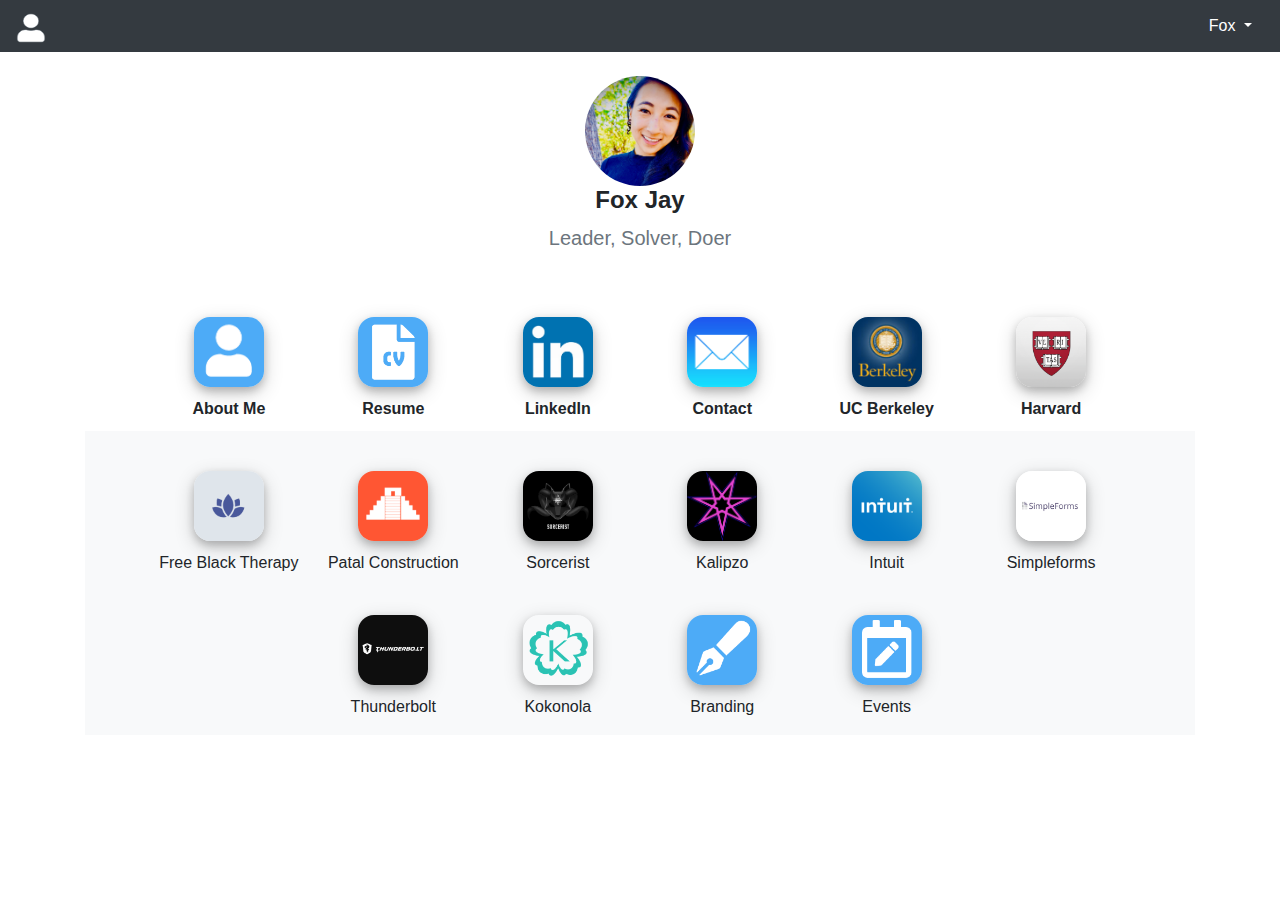
==== commit 25a4709b: "about icon link" ====
--- a/index.html
+++ b/index.html
@@ -29,7 +29,7 @@
   <header>
 
     <nav class="navbar navbar-dark bg-dark justify-content-between">
-      <a class="navbar-brand" href="https://foxjayn.github.io/">
+      <a class="navbar-brand" data-toggle="modal" data-target="#about">
         <img src="home.png" width="30" height="30" alt="home">
       </a>
 
@@ -817,4 +817,4 @@
   <script src="holder.min.js"></script>
 </body>
 
-</html>+</html>
